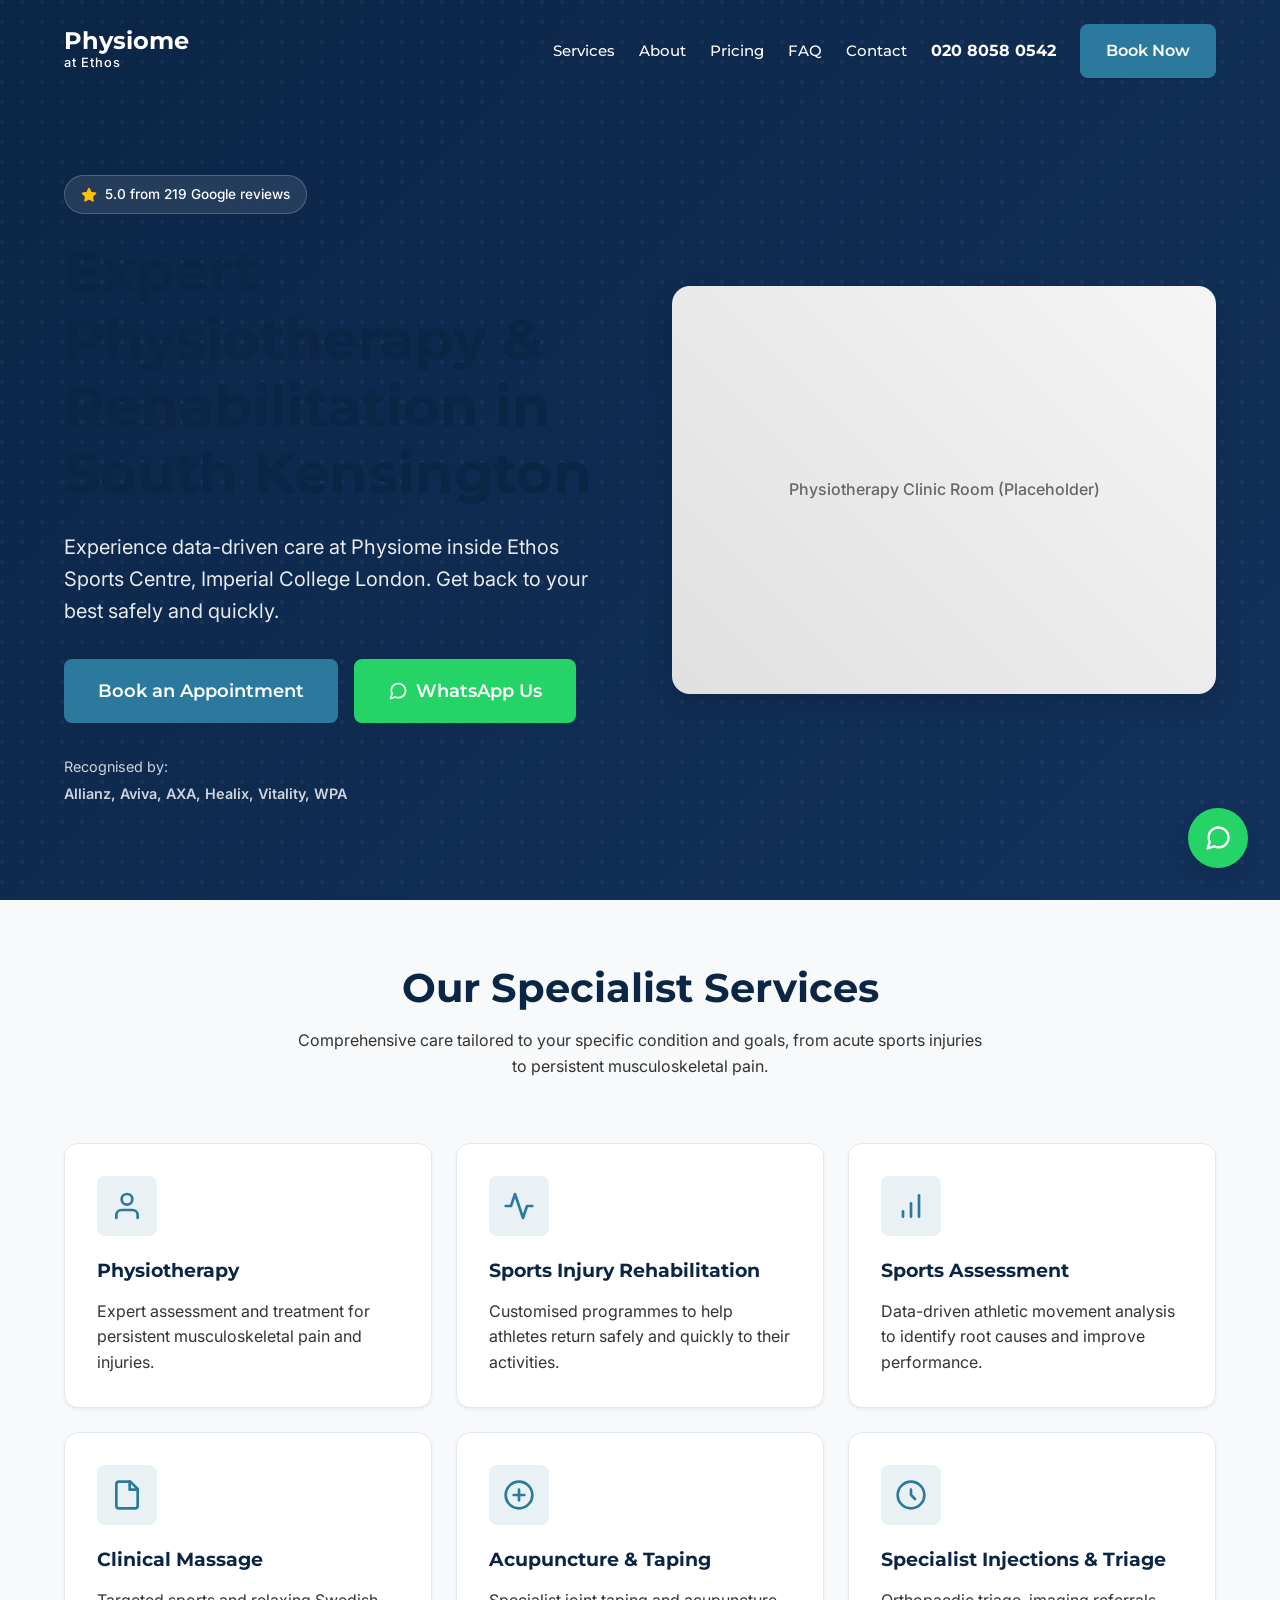
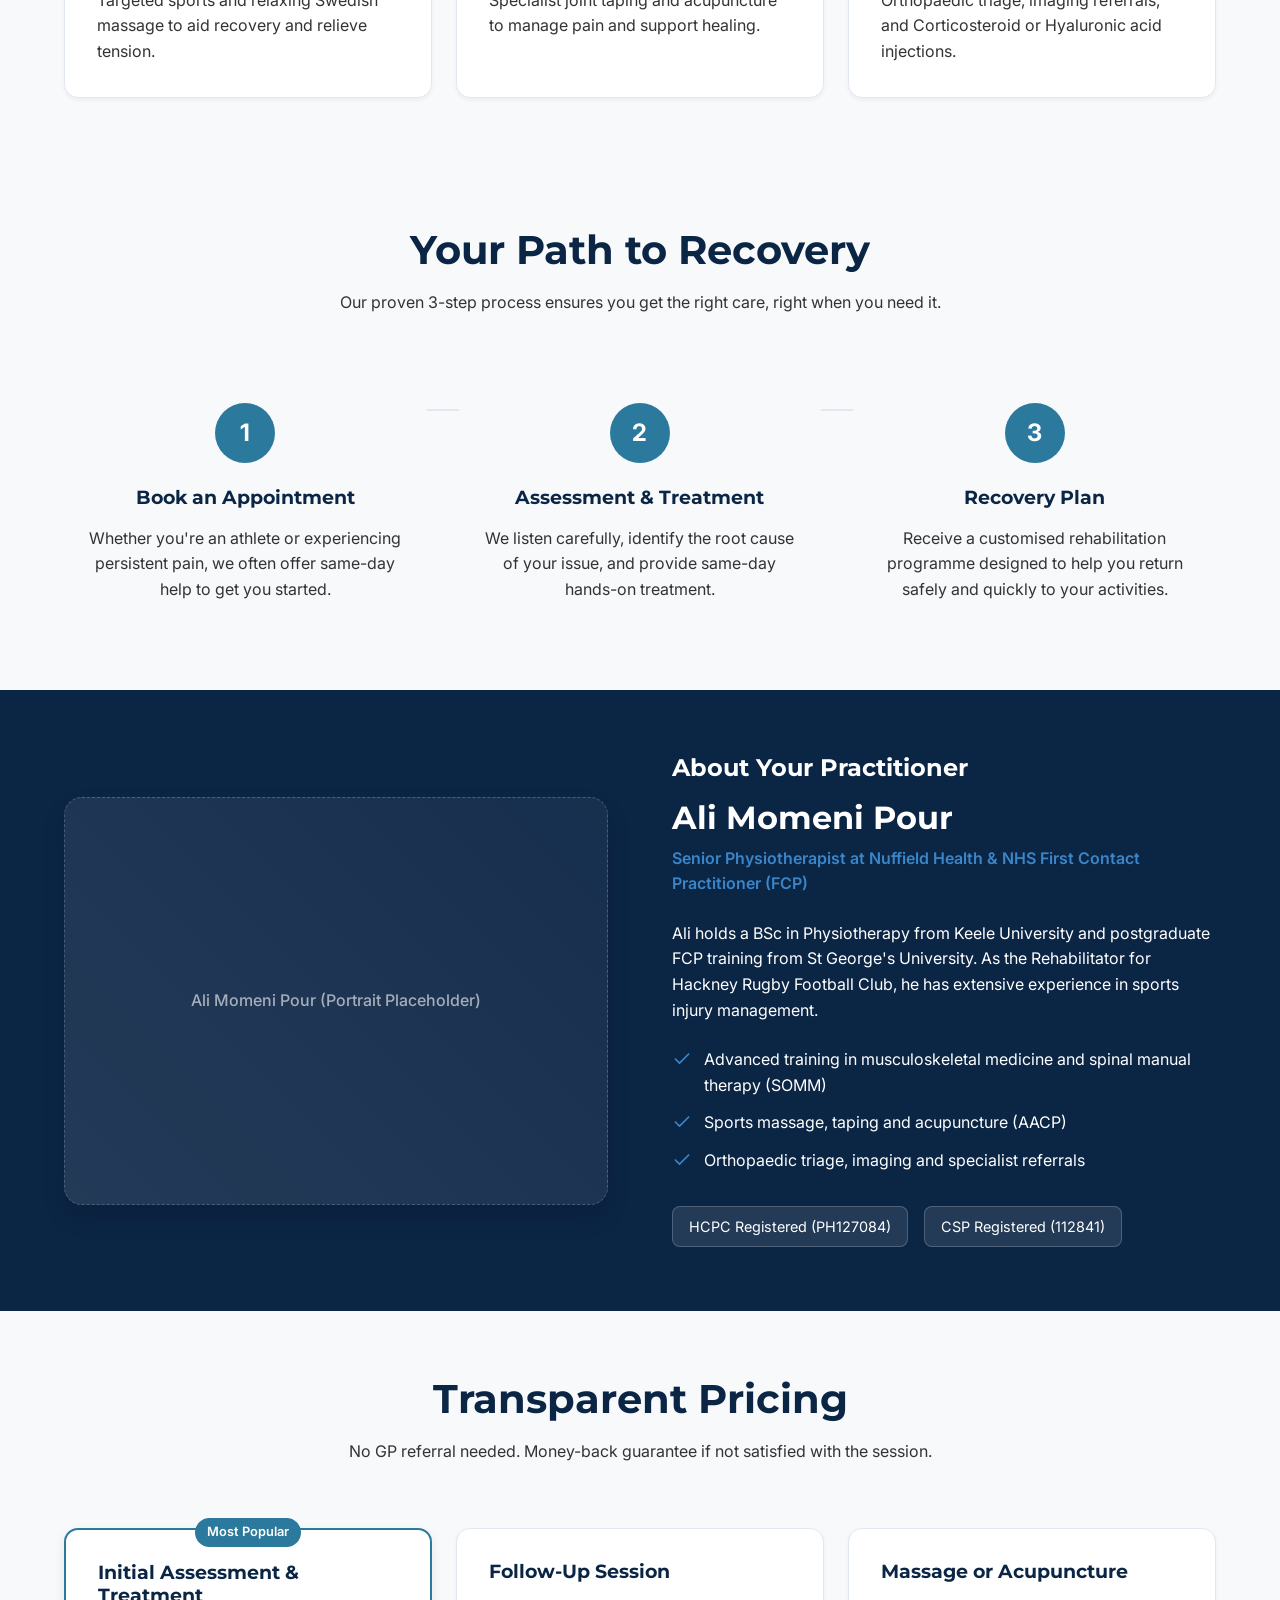
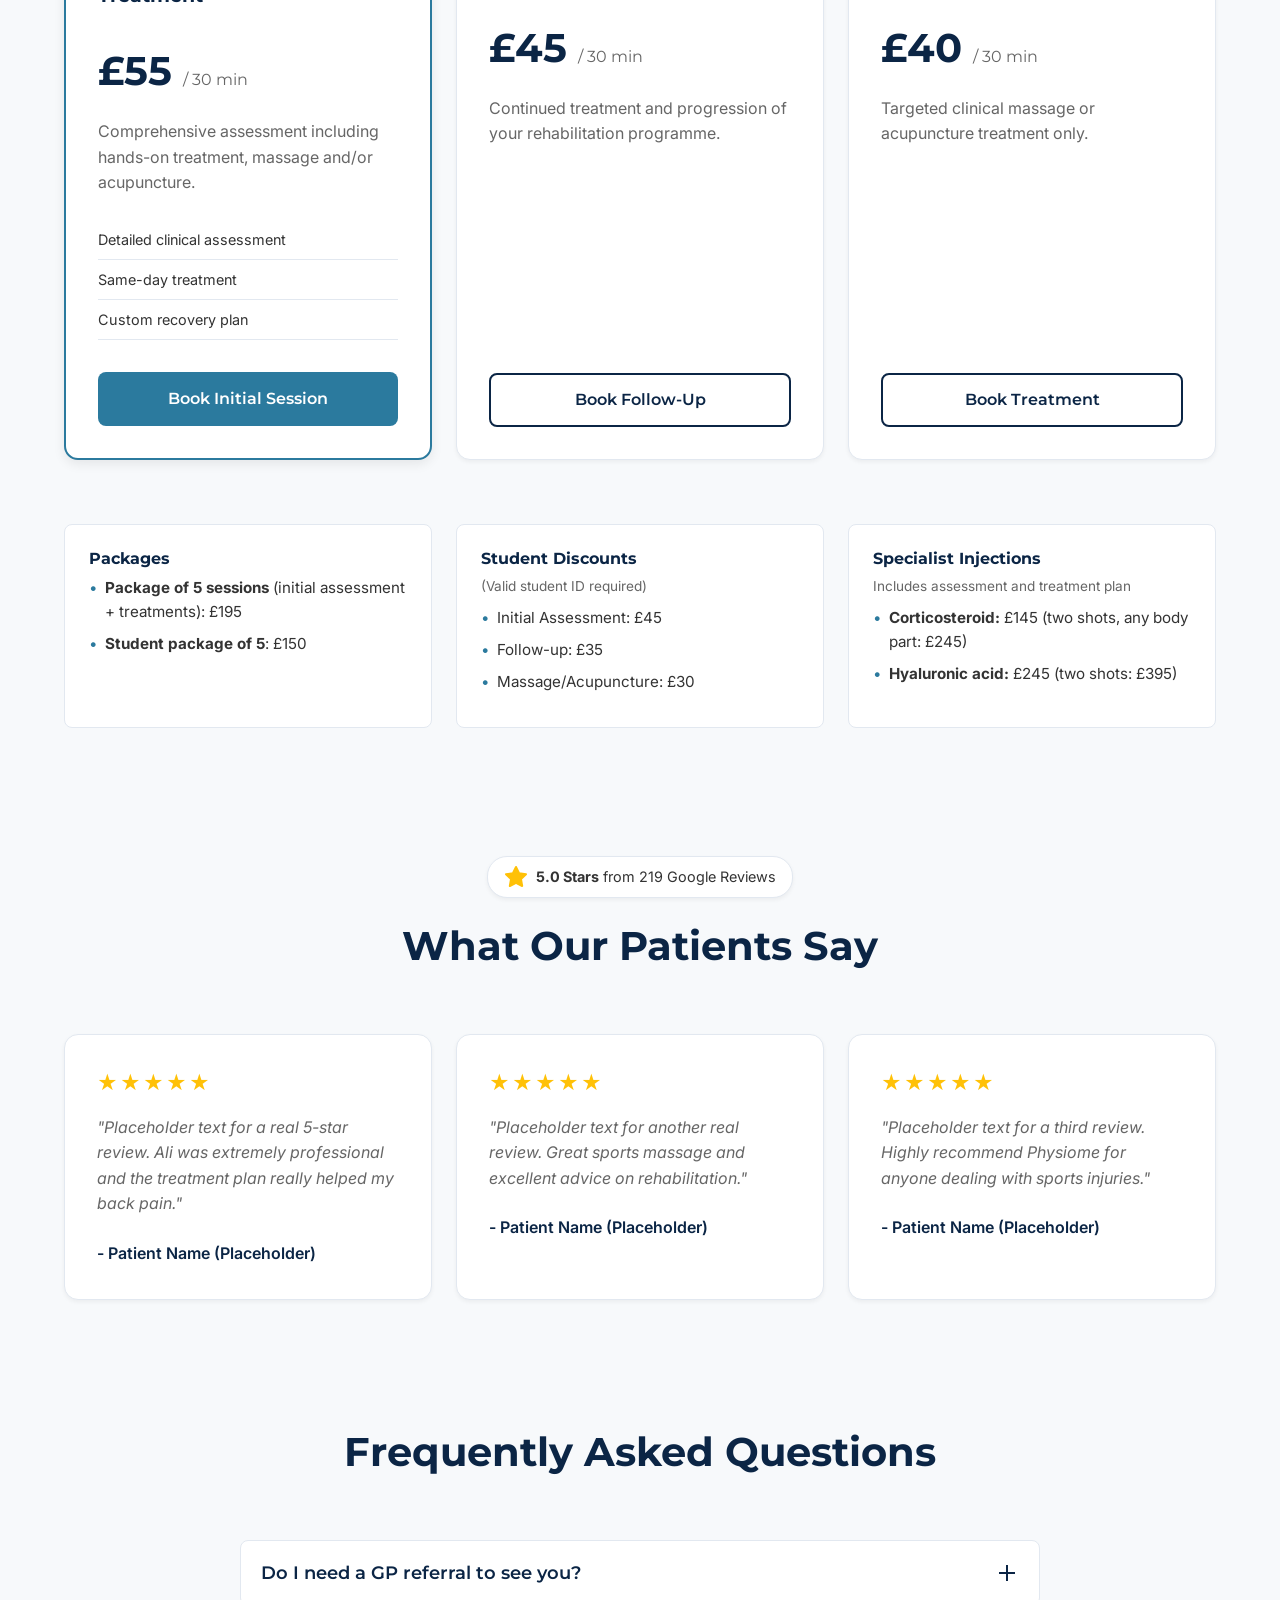
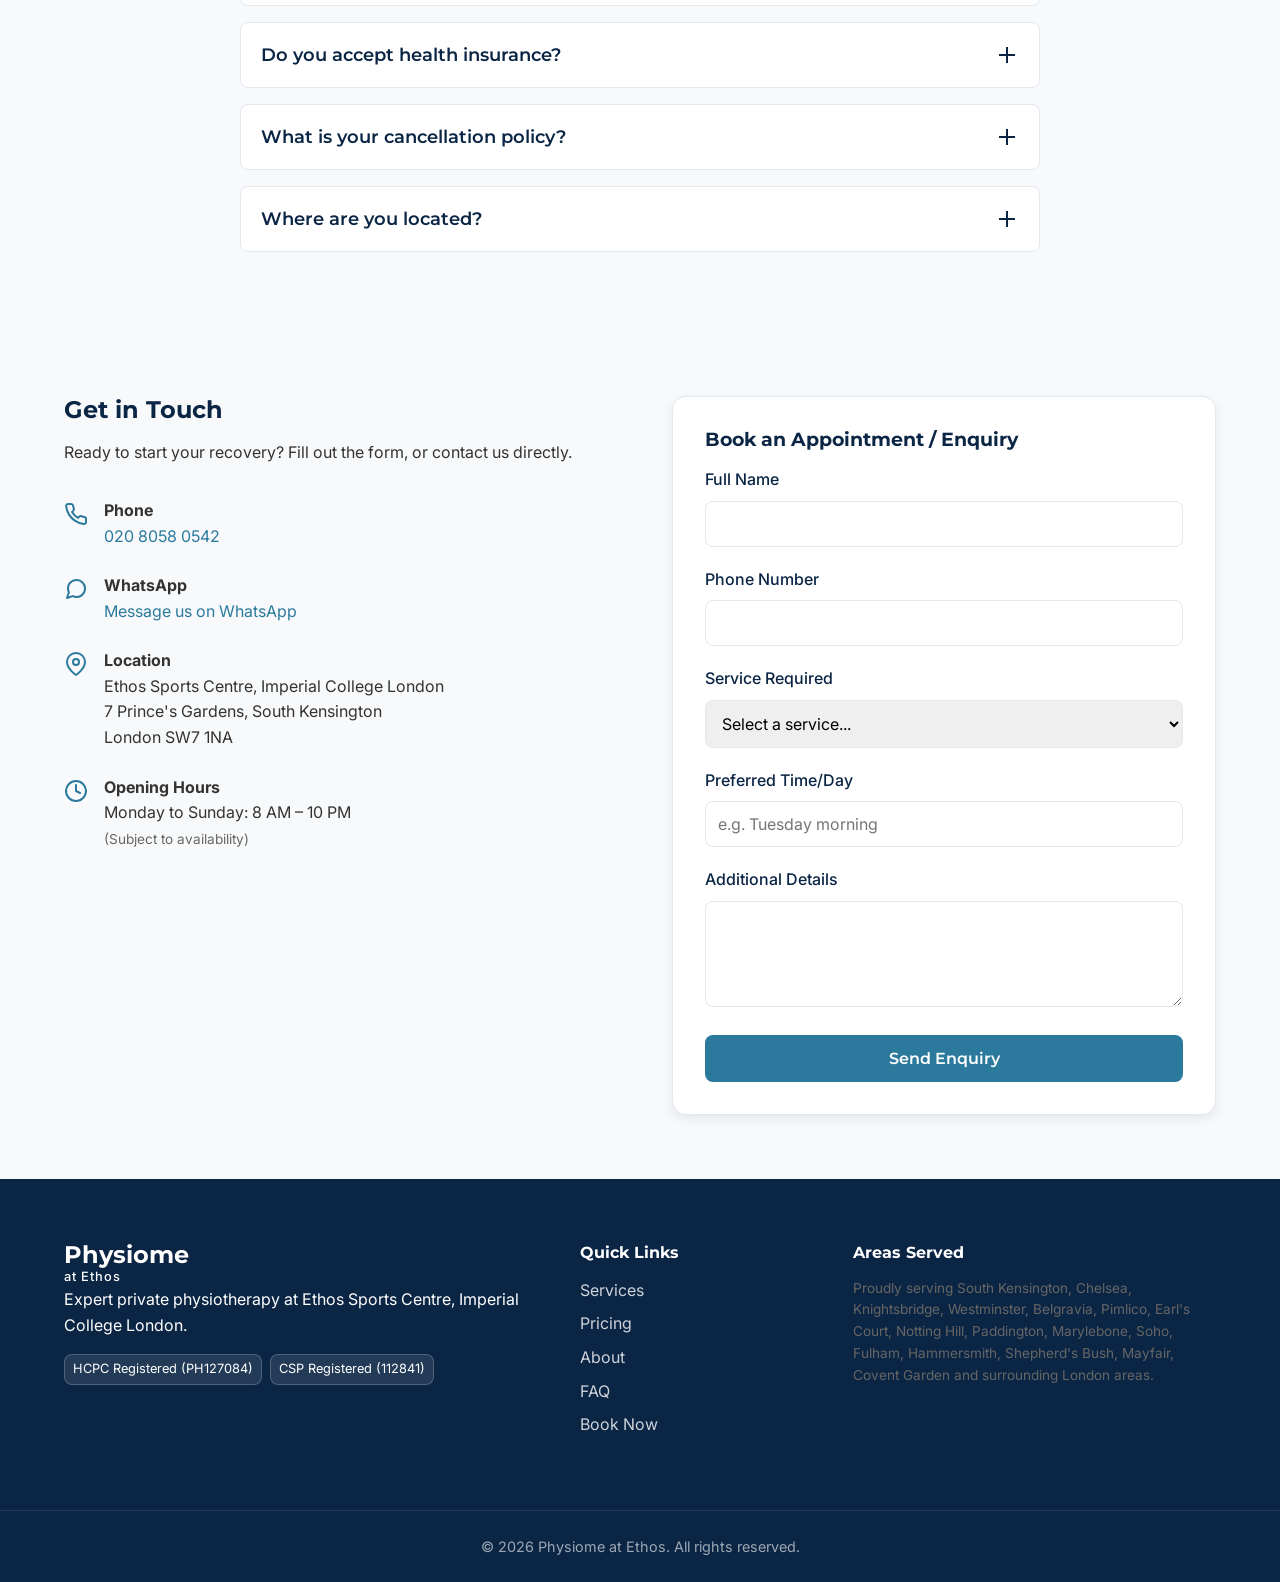
==== physiome-at-ethos/index.html @ ee9099f8 "Add complete Physiome at Ethos static demo site Co-authored-by: Pratyush061 <142402529+Pratyush061@u" ====
<!DOCTYPE html>
<html lang="en-GB">
<head>
  <meta charset="UTF-8">
  <meta name="viewport" content="width=device-width, initial-scale=1.0">
  <title>Physiome at Ethos | Private Physiotherapy in South Kensington, London</title>
  <meta name="description" content="Expert private physiotherapy at Physiome at Ethos, Imperial College London, South Kensington. Book an appointment today for sports injury rehab, musculoskeletal pain, and more.">

  <!-- Open Graph -->
  <meta property="og:title" content="Physiome at Ethos | Private Physiotherapy in South Kensington">
  <meta property="og:description" content="Expert private physiotherapy at Physiome at Ethos, Imperial College London, South Kensington.">
  <meta property="og:type" content="website">
  <meta property="og:url" content="https://example.com/">
  <meta property="og:image" content="https://example.com/og-image.jpg">

  <link rel="canonical" href="https://example.com/">

  <!-- Google Fonts -->
  <link rel="preconnect" href="https://fonts.googleapis.com">
  <link rel="preconnect" href="https://fonts.gstatic.com" crossorigin>
  <link href="https://fonts.googleapis.com/css2?family=Inter:wght@400;500&family=Montserrat:wght@600;700&display=swap" rel="stylesheet">

  <link rel="stylesheet" href="styles.css">

  <!-- JSON-LD Structured Data -->
  <script type="application/ld+json">
  {
    "@context": "https://schema.org",
    "@type": ["MedicalBusiness", "LocalBusiness"],
    "name": "Physiome at Ethos",
    "alternateName": "Physiome Kensington",
    "image": "https://example.com/logo.jpg",
    "url": "https://example.com",
    "telephone": "+442080580542",
    "address": {
      "@type": "PostalAddress",
      "streetAddress": "Ethos Sports Centre, Imperial College London, 7 Prince's Gardens",
      "addressLocality": "South Kensington",
      "addressRegion": "London",
      "postalCode": "SW7 1NA",
      "addressCountry": "UK"
    },
    "geo": {
      "@type": "GeoCoordinates",
      "latitude": 51.4988,
      "longitude": -0.1749
    },
    "openingHoursSpecification": [
      {
        "@type": "OpeningHoursSpecification",
        "dayOfWeek": [
          "Monday",
          "Tuesday",
          "Wednesday",
          "Thursday",
          "Friday",
          "Saturday",
          "Sunday"
        ],
        "opens": "08:00",
        "closes": "22:00"
      }
    ],
    "aggregateRating": {
      "@type": "AggregateRating",
      "ratingValue": "5.0",
      "reviewCount": "219"
    },
    "priceRange": "££"
  }
  </script>
</head>
<body>

  <!-- Navigation -->
  <header id="navbar" class="navbar">
    <div class="container nav-container">
      <a href="#" class="logo">
        <span class="logo-text">Physiome</span><span class="logo-sub">at Ethos</span>
      </a>

      <button class="mobile-menu-toggle" aria-label="Toggle menu" aria-expanded="false">
        <svg xmlns="http://www.w3.org/2000/svg" width="24" height="24" viewBox="0 0 24 24" fill="none" stroke="currentColor" stroke-width="2" stroke-linecap="round" stroke-linejoin="round"><line x1="3" y1="12" x2="21" y2="12"></line><line x1="3" y1="6" x2="21" y2="6"></line><line x1="3" y1="18" x2="21" y2="18"></line></svg>
      </button>

      <nav class="nav-menu" aria-label="Main Navigation">
        <a href="#services" class="nav-link">Services</a>
        <a href="#about" class="nav-link">About</a>
        <a href="#pricing" class="nav-link">Pricing</a>
        <a href="#faq" class="nav-link">FAQ</a>
        <a href="#contact" class="nav-link">Contact</a>
        <a href="tel:+442080580542" class="nav-phone">020 8058 0542</a>
        <a href="#booking" class="btn btn-primary nav-btn">Book Now</a>
      </nav>
    </div>
  </header>

  <main>
    <!-- Hero Section -->
    <section class="hero" id="home">
      <div class="container hero-container">
        <div class="hero-content reveal">
          <div class="trust-badges-top">
            <span class="badge"><svg xmlns="http://www.w3.org/2000/svg" width="16" height="16" viewBox="0 0 24 24" fill="none" stroke="currentColor" stroke-width="2" stroke-linecap="round" stroke-linejoin="round"><polygon points="12 2 15.09 8.26 22 9.27 17 14.14 18.18 21.02 12 17.77 5.82 21.02 7 14.14 2 9.27 8.91 8.26 12 2"></polygon></svg> 5.0 from 219 Google reviews</span>
          </div>
          <h1>Expert Physiotherapy & Rehabilitation in South Kensington</h1>
          <p class="hero-subline">Experience data-driven care at Physiome inside Ethos Sports Centre, Imperial College London. Get back to your best safely and quickly.</p>
          <div class="hero-actions">
            <a href="#booking" class="btn btn-primary btn-large">Book an Appointment</a>
            <a href="https://wa.me/442080580542?text=Hi,%20I'd%20like%20to%20book%20a%20physiotherapy%20appointment%20at%20Physiome." target="_blank" rel="noopener noreferrer" class="btn btn-secondary btn-large btn-whatsapp">
              <svg xmlns="http://www.w3.org/2000/svg" width="20" height="20" viewBox="0 0 24 24" fill="none" stroke="currentColor" stroke-width="2" stroke-linecap="round" stroke-linejoin="round"><path d="M21 11.5a8.38 8.38 0 0 1-.9 3.8 8.5 8.5 0 0 1-7.6 4.7 8.38 8.38 0 0 1-3.8-.9L3 21l1.9-5.7a8.38 8.38 0 0 1-.9-3.8 8.5 8.5 0 0 1 4.7-7.6 8.38 8.38 0 0 1 3.8-.9h.5a8.48 8.48 0 0 1 8 8v.5z"></path></svg>
              WhatsApp Us
            </a>
          </div>
          <div class="trust-logos">
            <span>Recognised by:</span>
            <div class="insurer-list">Allianz, Aviva, AXA, Healix, Vitality, WPA</div>
          </div>
        </div>
        <div class="hero-image reveal">
          <!-- TODO: Replace placeholder image with actual clinic/treatment image -->
          <div class="image-placeholder">
             <span>Physiotherapy Clinic Room (Placeholder)</span>
          </div>
        </div>
      </div>
    </section>

    <!-- Services Section -->
    <section class="services section-padding bg-light" id="services">
      <div class="container">
        <div class="section-header reveal">
          <h2>Our Specialist Services</h2>
          <p>Comprehensive care tailored to your specific condition and goals, from acute sports injuries to persistent musculoskeletal pain.</p>
        </div>
        <div class="services-grid">

          <div class="service-card reveal">
            <div class="service-icon">
              <svg xmlns="http://www.w3.org/2000/svg" width="32" height="32" viewBox="0 0 24 24" fill="none" stroke="currentColor" stroke-width="2" stroke-linecap="round" stroke-linejoin="round"><path d="M20 21v-2a4 4 0 0 0-4-4H8a4 4 0 0 0-4 4v2"></path><circle cx="12" cy="7" r="4"></circle></svg>
            </div>
            <h3>Physiotherapy</h3>
            <p>Expert assessment and treatment for persistent musculoskeletal pain and injuries.</p>
          </div>

          <div class="service-card reveal">
            <div class="service-icon">
              <svg xmlns="http://www.w3.org/2000/svg" width="32" height="32" viewBox="0 0 24 24" fill="none" stroke="currentColor" stroke-width="2" stroke-linecap="round" stroke-linejoin="round"><polyline points="22 12 18 12 15 21 9 3 6 12 2 12"></polyline></svg>
            </div>
            <h3>Sports Injury Rehabilitation</h3>
            <p>Customised programmes to help athletes return safely and quickly to their activities.</p>
          </div>

          <div class="service-card reveal">
            <div class="service-icon">
              <svg xmlns="http://www.w3.org/2000/svg" width="32" height="32" viewBox="0 0 24 24" fill="none" stroke="currentColor" stroke-width="2" stroke-linecap="round" stroke-linejoin="round"><path d="M12 20V10"></path><path d="M18 20V4"></path><path d="M6 20v-4"></path></svg>
            </div>
            <h3>Sports Assessment</h3>
            <p>Data-driven athletic movement analysis to identify root causes and improve performance.</p>
          </div>

          <div class="service-card reveal">
            <div class="service-icon">
              <svg xmlns="http://www.w3.org/2000/svg" width="32" height="32" viewBox="0 0 24 24" fill="none" stroke="currentColor" stroke-width="2" stroke-linecap="round" stroke-linejoin="round"><path d="M14.5 2H6a2 2 0 0 0-2 2v16a2 2 0 0 0 2 2h12a2 2 0 0 0 2-2V7.5L14.5 2z"></path><polyline points="14 2 14 8 20 8"></polyline></svg>
            </div>
            <h3>Clinical Massage</h3>
            <p>Targeted sports and relaxing Swedish massage to aid recovery and relieve tension.</p>
          </div>

          <div class="service-card reveal">
            <div class="service-icon">
              <svg xmlns="http://www.w3.org/2000/svg" width="32" height="32" viewBox="0 0 24 24" fill="none" stroke="currentColor" stroke-width="2" stroke-linecap="round" stroke-linejoin="round"><circle cx="12" cy="12" r="10"></circle><line x1="12" y1="8" x2="12" y2="16"></line><line x1="8" y1="12" x2="16" y2="12"></line></svg>
            </div>
            <h3>Acupuncture & Taping</h3>
            <p>Specialist joint taping and acupuncture to manage pain and support healing.</p>
          </div>

          <div class="service-card reveal">
            <div class="service-icon">
              <svg xmlns="http://www.w3.org/2000/svg" width="32" height="32" viewBox="0 0 24 24" fill="none" stroke="currentColor" stroke-width="2" stroke-linecap="round" stroke-linejoin="round"><circle cx="12" cy="12" r="10"></circle><path d="M12 8v4l3 3"></path></svg>
            </div>
            <h3>Specialist Injections & Triage</h3>
            <p>Orthopaedic triage, imaging referrals, and Corticosteroid or Hyaluronic acid injections.</p>
          </div>

        </div>
      </div>
    </section>

    <!-- 3-Step Journey -->
    <section class="journey section-padding" id="journey">
      <div class="container">
        <div class="section-header reveal">
          <h2>Your Path to Recovery</h2>
          <p>Our proven 3-step process ensures you get the right care, right when you need it.</p>
        </div>
        <div class="journey-steps">

          <div class="journey-step reveal">
            <div class="step-number">1</div>
            <h3>Book an Appointment</h3>
            <p>Whether you're an athlete or experiencing persistent pain, we often offer same-day help to get you started.</p>
          </div>

          <div class="journey-step reveal">
            <div class="step-number">2</div>
            <h3>Assessment & Treatment</h3>
            <p>We listen carefully, identify the root cause of your issue, and provide same-day hands-on treatment.</p>
          </div>

          <div class="journey-step reveal">
            <div class="step-number">3</div>
            <h3>Recovery Plan</h3>
            <p>Receive a customised rehabilitation programme designed to help you return safely and quickly to your activities.</p>
          </div>

        </div>
      </div>
    </section>

    <!-- About / Credentials -->
    <section class="about section-padding bg-dark text-white" id="about">
      <div class="container about-container">
        <div class="about-image reveal">
           <!-- TODO: Replace with Ali's portrait -->
           <div class="image-placeholder dark-placeholder">
             <span>Ali Momeni Pour (Portrait Placeholder)</span>
           </div>
        </div>
        <div class="about-content reveal">
          <h2>About Your Practitioner</h2>
          <h3>Ali Momeni Pour</h3>
          <p class="title">Senior Physiotherapist at Nuffield Health & NHS First Contact Practitioner (FCP)</p>
          <p>Ali holds a BSc in Physiotherapy from Keele University and postgraduate FCP training from St George's University. As the Rehabilitator for Hackney Rugby Football Club, he has extensive experience in sports injury management.</p>
          <ul class="credentials-list">
            <li><svg xmlns="http://www.w3.org/2000/svg" width="20" height="20" viewBox="0 0 24 24" fill="none" stroke="currentColor" stroke-width="2" stroke-linecap="round" stroke-linejoin="round"><polyline points="20 6 9 17 4 12"></polyline></svg> Advanced training in musculoskeletal medicine and spinal manual therapy (SOMM)</li>
            <li><svg xmlns="http://www.w3.org/2000/svg" width="20" height="20" viewBox="0 0 24 24" fill="none" stroke="currentColor" stroke-width="2" stroke-linecap="round" stroke-linejoin="round"><polyline points="20 6 9 17 4 12"></polyline></svg> Sports massage, taping and acupuncture (AACP)</li>
            <li><svg xmlns="http://www.w3.org/2000/svg" width="20" height="20" viewBox="0 0 24 24" fill="none" stroke="currentColor" stroke-width="2" stroke-linecap="round" stroke-linejoin="round"><polyline points="20 6 9 17 4 12"></polyline></svg> Orthopaedic triage, imaging and specialist referrals</li>
          </ul>
          <div class="registrations">
            <span class="reg-badge">HCPC Registered (PH127084)</span>
            <span class="reg-badge">CSP Registered (112841)</span>
          </div>
        </div>
      </div>
    </section>

    <!-- Pricing Section -->
    <section class="pricing section-padding bg-light" id="pricing">
      <div class="container">
        <div class="section-header reveal">
          <h2>Transparent Pricing</h2>
          <p>No GP referral needed. Money-back guarantee if not satisfied with the session.</p>
        </div>

        <div class="pricing-cards">
          <div class="price-card highlight reveal">
            <div class="popular-tag">Most Popular</div>
            <h3>Initial Assessment & Treatment</h3>
            <div class="price">£55 <span>/ 30 min</span></div>
            <p class="desc">Comprehensive assessment including hands-on treatment, massage and/or acupuncture.</p>
            <ul class="price-features">
              <li>Detailed clinical assessment</li>
              <li>Same-day treatment</li>
              <li>Custom recovery plan</li>
            </ul>
            <a href="#booking" class="btn btn-primary btn-block">Book Initial Session</a>
          </div>

          <div class="price-card reveal">
            <h3>Follow-Up Session</h3>
            <div class="price">£45 <span>/ 30 min</span></div>
            <p class="desc">Continued treatment and progression of your rehabilitation programme.</p>
            <a href="#booking" class="btn btn-outline btn-block">Book Follow-Up</a>
          </div>

          <div class="price-card reveal">
            <h3>Massage or Acupuncture</h3>
            <div class="price">£40 <span>/ 30 min</span></div>
            <p class="desc">Targeted clinical massage or acupuncture treatment only.</p>
            <a href="#booking" class="btn btn-outline btn-block">Book Treatment</a>
          </div>
        </div>

        <div class="pricing-extras reveal">
          <div class="extra-box">
            <h4>Packages</h4>
            <ul>
              <li><strong>Package of 5 sessions</strong> (initial assessment + treatments): £195</li>
              <li><strong>Student package of 5</strong>: £150</li>
            </ul>
          </div>
          <div class="extra-box">
            <h4>Student Discounts</h4>
            <p class="small-text">(Valid student ID required)</p>
            <ul>
              <li>Initial Assessment: £45</li>
              <li>Follow-up: £35</li>
              <li>Massage/Acupuncture: £30</li>
            </ul>
          </div>
          <div class="extra-box">
            <h4>Specialist Injections</h4>
            <p class="small-text">Includes assessment and treatment plan</p>
            <ul>
              <li><strong>Corticosteroid:</strong> £145 (two shots, any body part: £245)</li>
              <li><strong>Hyaluronic acid:</strong> £245 (two shots: £395)</li>
            </ul>
          </div>
        </div>

      </div>
    </section>

    <!-- Testimonials -->
    <section class="testimonials section-padding" id="testimonials">
      <div class="container">
        <div class="section-header reveal">
          <div class="review-badge">
            <svg class="star-icon" xmlns="http://www.w3.org/2000/svg" width="24" height="24" viewBox="0 0 24 24" fill="#FFC107" stroke="#FFC107" stroke-width="2" stroke-linecap="round" stroke-linejoin="round"><polygon points="12 2 15.09 8.26 22 9.27 17 14.14 18.18 21.02 12 17.77 5.82 21.02 7 14.14 2 9.27 8.91 8.26 12 2"></polygon></svg>
            <span><strong>5.0 Stars</strong> from 219 Google Reviews</span>
          </div>
          <h2>What Our Patients Say</h2>
        </div>

        <div class="testimonial-grid">
          <!-- TODO: Replace placeholder text with real Google reviews -->
          <div class="testimonial-card reveal">
            <div class="stars">★★★★★</div>
            <p class="quote">"Placeholder text for a real 5-star review. Ali was extremely professional and the treatment plan really helped my back pain."</p>
            <p class="author">- Patient Name (Placeholder)</p>
          </div>

          <div class="testimonial-card reveal">
            <div class="stars">★★★★★</div>
            <p class="quote">"Placeholder text for another real review. Great sports massage and excellent advice on rehabilitation."</p>
            <p class="author">- Patient Name (Placeholder)</p>
          </div>

          <div class="testimonial-card reveal">
            <div class="stars">★★★★★</div>
            <p class="quote">"Placeholder text for a third review. Highly recommend Physiome for anyone dealing with sports injuries."</p>
            <p class="author">- Patient Name (Placeholder)</p>
          </div>
        </div>
      </div>
    </section>

    <!-- FAQ Section -->
    <section class="faq section-padding bg-light" id="faq">
      <div class="container">
        <div class="section-header reveal">
          <h2>Frequently Asked Questions</h2>
        </div>

        <div class="accordion" id="faq-accordion">
          <div class="accordion-item reveal">
            <button class="accordion-button" aria-expanded="false" aria-controls="faq1">
              Do I need a GP referral to see you?
              <span class="accordion-icon"></span>
            </button>
            <div class="accordion-content" id="faq1" hidden>
              <p>No, you do not need a GP referral to book an appointment with us. You can book directly.</p>
            </div>
          </div>

          <div class="accordion-item reveal">
            <button class="accordion-button" aria-expanded="false" aria-controls="faq2">
              Do you accept health insurance?
              <span class="accordion-icon"></span>
            </button>
            <div class="accordion-content" id="faq2" hidden>
              <p>Yes, we are recognised by major health insurers including Allianz, Aviva, AXA, Healix, Vitality, and WPA.</p>
            </div>
          </div>

          <div class="accordion-item reveal">
            <button class="accordion-button" aria-expanded="false" aria-controls="faq3">
              What is your cancellation policy?
              <span class="accordion-icon"></span>
            </button>
            <div class="accordion-content" id="faq3" hidden>
              <p>Cancellations are accepted up to 24 hours before your booked slot.</p>
            </div>
          </div>

          <div class="accordion-item reveal">
            <button class="accordion-button" aria-expanded="false" aria-controls="faq4">
              Where are you located?
              <span class="accordion-icon"></span>
            </button>
            <div class="accordion-content" id="faq4" hidden>
              <p>We are located inside Ethos Sports Centre at Imperial College London, 7 Prince's Gardens, South Kensington, London SW7 1NA.</p>
            </div>
          </div>
        </div>
      </div>
    </section>

    <!-- Booking & Contact Section -->
    <section class="booking-contact section-padding" id="booking">
      <div class="container">
        <div class="booking-grid">

          <div class="contact-info reveal">
            <h2>Get in Touch</h2>
            <p>Ready to start your recovery? Fill out the form, or contact us directly.</p>

            <div class="info-list">
              <div class="info-item">
                <svg xmlns="http://www.w3.org/2000/svg" width="24" height="24" viewBox="0 0 24 24" fill="none" stroke="currentColor" stroke-width="2" stroke-linecap="round" stroke-linejoin="round"><path d="M22 16.92v3a2 2 0 0 1-2.18 2 19.79 19.79 0 0 1-8.63-3.07 19.5 19.5 0 0 1-6-6 19.79 19.79 0 0 1-3.07-8.67A2 2 0 0 1 4.11 2h3a2 2 0 0 1 2 1.72 12.84 12.84 0 0 0 .7 2.81 2 2 0 0 1-.45 2.11L8.09 9.91a16 16 0 0 0 6 6l1.27-1.27a2 2 0 0 1 2.11-.45 12.84 12.84 0 0 0 2.81.7A2 2 0 0 1 22 16.92z"></path></svg>
                <div>
                  <strong>Phone</strong><br>
                  <a href="tel:+442080580542">020 8058 0542</a>
                </div>
              </div>

              <div class="info-item">
                <svg xmlns="http://www.w3.org/2000/svg" width="24" height="24" viewBox="0 0 24 24" fill="none" stroke="currentColor" stroke-width="2" stroke-linecap="round" stroke-linejoin="round"><path d="M21 11.5a8.38 8.38 0 0 1-.9 3.8 8.5 8.5 0 0 1-7.6 4.7 8.38 8.38 0 0 1-3.8-.9L3 21l1.9-5.7a8.38 8.38 0 0 1-.9-3.8 8.5 8.5 0 0 1 4.7-7.6 8.38 8.38 0 0 1 3.8-.9h.5a8.48 8.48 0 0 1 8 8v.5z"></path></svg>
                <div>
                  <strong>WhatsApp</strong><br>
                  <a href="https://wa.me/442080580542?text=Hi,%20I'd%20like%20to%20book%20a%20physiotherapy%20appointment%20at%20Physiome." target="_blank" rel="noopener noreferrer">Message us on WhatsApp</a>
                </div>
              </div>

              <div class="info-item">
                <svg xmlns="http://www.w3.org/2000/svg" width="24" height="24" viewBox="0 0 24 24" fill="none" stroke="currentColor" stroke-width="2" stroke-linecap="round" stroke-linejoin="round"><path d="M21 10c0 7-9 13-9 13s-9-6-9-13a9 9 0 0 1 18 0z"></path><circle cx="12" cy="10" r="3"></circle></svg>
                <div>
                  <strong>Location</strong><br>
                  Ethos Sports Centre, Imperial College London<br>
                  7 Prince's Gardens, South Kensington<br>
                  London SW7 1NA
                </div>
              </div>

              <div class="info-item">
                <svg xmlns="http://www.w3.org/2000/svg" width="24" height="24" viewBox="0 0 24 24" fill="none" stroke="currentColor" stroke-width="2" stroke-linecap="round" stroke-linejoin="round"><circle cx="12" cy="12" r="10"></circle><polyline points="12 6 12 12 16 14"></polyline></svg>
                <div>
                  <strong>Opening Hours</strong><br>
                  Monday to Sunday: 8 AM – 10 PM<br>
                  <span class="small-text">(Subject to availability)</span>
                </div>
              </div>
            </div>
          </div>

          <div class="booking-form-wrapper reveal" id="contact">
            <h3>Book an Appointment / Enquiry</h3>
            <form class="booking-form" action="#" method="POST" onsubmit="event.preventDefault(); alert('This is a demo form. In a live site, this would send your enquiry.');">
              <div class="form-group">
                <label for="name">Full Name</label>
                <input type="text" id="name" name="name" required>
              </div>
              <div class="form-group">
                <label for="phone">Phone Number</label>
                <input type="tel" id="phone" name="phone" required>
              </div>
              <div class="form-group">
                <label for="service">Service Required</label>
                <select id="service" name="service" required>
                  <option value="">Select a service...</option>
                  <option value="initial">Initial Assessment & Treatment (£55)</option>
                  <option value="followup">Follow-Up Session (£45)</option>
                  <option value="massage">Massage or Acupuncture (£40)</option>
                  <option value="student">Student Booking</option>
                  <option value="injection">Specialist Injection</option>
                  <option value="other">Other Enquiry</option>
                </select>
              </div>
              <div class="form-group">
                <label for="time">Preferred Time/Day</label>
                <input type="text" id="time" name="time" placeholder="e.g. Tuesday morning">
              </div>
              <div class="form-group">
                <label for="message">Additional Details</label>
                <textarea id="message" name="message" rows="4"></textarea>
              </div>
              <button type="submit" class="btn btn-primary btn-block">Send Enquiry</button>
            </form>
          </div>

        </div>
      </div>
    </section>
  </main>

  <footer class="site-footer bg-dark text-white">
    <div class="container footer-container">
      <div class="footer-brand">
        <div class="logo">
          <span class="logo-text">Physiome</span><span class="logo-sub">at Ethos</span>
        </div>
        <p class="mt-3">Expert private physiotherapy at Ethos Sports Centre, Imperial College London.</p>
        <div class="registrations footer-regs mt-3">
          <span class="reg-badge small">HCPC Registered (PH127084)</span>
          <span class="reg-badge small">CSP Registered (112841)</span>
        </div>
      </div>

      <div class="footer-links">
        <h4>Quick Links</h4>
        <ul>
          <li><a href="#services">Services</a></li>
          <li><a href="#pricing">Pricing</a></li>
          <li><a href="#about">About</a></li>
          <li><a href="#faq">FAQ</a></li>
          <li><a href="#booking">Book Now</a></li>
        </ul>
      </div>

      <div class="footer-areas">
        <h4>Areas Served</h4>
        <p class="small-text">Proudly serving South Kensington, Chelsea, Knightsbridge, Westminster, Belgravia, Pimlico, Earl's Court, Notting Hill, Paddington, Marylebone, Soho, Fulham, Hammersmith, Shepherd's Bush, Mayfair, Covent Garden and surrounding London areas.</p>
      </div>
    </div>
    <div class="footer-bottom">
      <div class="container">
        <p>&copy; <span id="year">2023</span> Physiome at Ethos. All rights reserved.</p>
      </div>
    </div>
  </footer>

  <!-- Floating Mobile Action Bar -->
  <div class="mobile-action-bar">
    <a href="tel:+442080580542" class="action-btn call-btn">
      <svg xmlns="http://www.w3.org/2000/svg" width="20" height="20" viewBox="0 0 24 24" fill="none" stroke="currentColor" stroke-width="2" stroke-linecap="round" stroke-linejoin="round"><path d="M22 16.92v3a2 2 0 0 1-2.18 2 19.79 19.79 0 0 1-8.63-3.07 19.5 19.5 0 0 1-6-6 19.79 19.79 0 0 1-3.07-8.67A2 2 0 0 1 4.11 2h3a2 2 0 0 1 2 1.72 12.84 12.84 0 0 0 .7 2.81 2 2 0 0 1-.45 2.11L8.09 9.91a16 16 0 0 0 6 6l1.27-1.27a2 2 0 0 1 2.11-.45 12.84 12.84 0 0 0 2.81.7A2 2 0 0 1 22 16.92z"></path></svg>
      Call Us
    </a>
    <a href="https://wa.me/442080580542?text=Hi,%20I'd%20like%20to%20book%20a%20physiotherapy%20appointment%20at%20Physiome." target="_blank" rel="noopener noreferrer" class="action-btn wa-btn">
      <svg xmlns="http://www.w3.org/2000/svg" width="20" height="20" viewBox="0 0 24 24" fill="none" stroke="currentColor" stroke-width="2" stroke-linecap="round" stroke-linejoin="round"><path d="M21 11.5a8.38 8.38 0 0 1-.9 3.8 8.5 8.5 0 0 1-7.6 4.7 8.38 8.38 0 0 1-3.8-.9L3 21l1.9-5.7a8.38 8.38 0 0 1-.9-3.8 8.5 8.5 0 0 1 4.7-7.6 8.38 8.38 0 0 1 3.8-.9h.5a8.48 8.48 0 0 1 8 8v.5z"></path></svg>
      WhatsApp
    </a>
  </div>

  <!-- Floating WhatsApp CTA (Desktop) -->
  <a href="https://wa.me/442080580542?text=Hi,%20I'd%20like%20to%20book%20a%20physiotherapy%20appointment%20at%20Physiome." target="_blank" rel="noopener noreferrer" class="floating-wa" aria-label="Chat on WhatsApp">
    <svg xmlns="http://www.w3.org/2000/svg" width="28" height="28" viewBox="0 0 24 24" fill="none" stroke="currentColor" stroke-width="2" stroke-linecap="round" stroke-linejoin="round"><path d="M21 11.5a8.38 8.38 0 0 1-.9 3.8 8.5 8.5 0 0 1-7.6 4.7 8.38 8.38 0 0 1-3.8-.9L3 21l1.9-5.7a8.38 8.38 0 0 1-.9-3.8 8.5 8.5 0 0 1 4.7-7.6 8.38 8.38 0 0 1 3.8-.9h.5a8.48 8.48 0 0 1 8 8v.5z"></path></svg>
  </a>

  <script src="script.js"></script>
</body>
</html>
---- physiome-at-ethos/styles.css ----
/* --- Design Variables --- */
:root {
  /* Colors */
  --primary: #0B2545;       /* Deep navy */
  --primary-light: #13315C; /* Lighter navy */
  --accent: #2B7A9E;        /* Medical teal/blue */
  --accent-light: #3A86C8;
  --bg-color: #F7F9FB;      /* Warm off-white */
  --bg-white: #FFFFFF;
  --text-main: #333333;
  --text-muted: #666666;
  --border-color: #E2E8F0;

  --whatsapp: #25D366;
  --whatsapp-hover: #128C7E;
  --star: #FFC107;

  /* Typography */
  --font-heading: 'Montserrat', sans-serif;
  --font-body: 'Inter', sans-serif;

  /* Spacing */
  --space-xs: 0.5rem;
  --space-sm: 1rem;
  --space-md: 1.5rem;
  --space-lg: 2rem;
  --space-xl: 4rem;

  /* Border Radius */
  --radius-sm: 8px;
  --radius-md: 14px;
  --radius-lg: 18px;

  /* Shadows */
  --shadow-sm: 0 2px 4px rgba(0,0,0,0.05);
  --shadow-md: 0 4px 12px rgba(0,0,0,0.08);
  --shadow-lg: 0 12px 24px rgba(0,0,0,0.12);
  --shadow-hover: 0 16px 32px rgba(0,0,0,0.15);

  /* Transitions */
  --transition: all 0.3s ease;
}

/* --- Base Reset --- */
*, *::before, *::after {
  box-sizing: border-box;
  margin: 0;
  padding: 0;
}

html {
  scroll-behavior: smooth;
  scroll-padding-top: 80px; /* Offset for sticky header */
}

body {
  font-family: var(--font-body);
  color: var(--text-main);
  background-color: var(--bg-color);
  line-height: 1.6;
  font-size: 16px;
  overflow-x: hidden;
}

h1, h2, h3, h4, h5, h6 {
  font-family: var(--font-heading);
  color: var(--primary);
  line-height: 1.2;
  margin-bottom: var(--space-sm);
}

a {
  color: var(--accent);
  text-decoration: none;
  transition: var(--transition);
}

a:hover, a:focus {
  color: var(--primary);
}

img {
  max-width: 100%;
  height: auto;
  display: block;
}

ul {
  list-style-position: inside;
}

.container {
  width: 100%;
  max-width: 1200px;
  margin: 0 auto;
  padding: 0 var(--space-md);
}

.section-padding {
  padding: var(--space-xl) 0;
}

.bg-light { background-color: var(--bg-color); }
.bg-dark { background-color: var(--primary); color: var(--bg-white); }
.bg-white { background-color: var(--bg-white); }

.text-white h1, .text-white h2, .text-white h3, .text-white h4 {
  color: var(--bg-white);
}

/* --- Buttons --- */
.btn {
  display: inline-flex;
  align-items: center;
  justify-content: center;
  gap: 0.5rem;
  padding: 0.75rem 1.5rem;
  border-radius: var(--radius-sm);
  font-family: var(--font-heading);
  font-weight: 600;
  text-align: center;
  cursor: pointer;
  border: 2px solid transparent;
  transition: var(--transition);
  font-size: 1rem;
}

.btn-primary {
  background-color: var(--accent);
  color: var(--bg-white);
}

.btn-primary:hover, .btn-primary:focus {
  background-color: var(--accent-light);
  color: var(--bg-white);
  transform: translateY(-2px);
  box-shadow: var(--shadow-md);
}

.btn-secondary {
  background-color: var(--bg-white);
  color: var(--primary);
  border-color: var(--primary);
}

.btn-secondary:hover, .btn-secondary:focus {
  background-color: var(--primary-light);
  color: var(--bg-white);
  border-color: var(--primary-light);
}

.btn-outline {
  background-color: transparent;
  color: var(--primary);
  border-color: var(--primary);
}

.btn-outline:hover, .btn-outline:focus {
  background-color: var(--primary);
  color: var(--bg-white);
}

.btn-whatsapp {
  background-color: var(--whatsapp);
  color: white;
  border-color: var(--whatsapp);
}
.btn-whatsapp:hover, .btn-whatsapp:focus {
  background-color: var(--whatsapp-hover);
  border-color: var(--whatsapp-hover);
  color: white;
}

.btn-large {
  padding: 1rem 2rem;
  font-size: 1.1rem;
}

.btn-block {
  width: 100%;
}

/* --- Focus States for Accessibility --- */
:focus-visible {
  outline: 3px solid var(--accent);
  outline-offset: 2px;
}

/* --- Navigation --- */
.navbar {
  position: fixed;
  top: 0;
  left: 0;
  width: 100%;
  z-index: 1000;
  background-color: transparent;
  transition: background-color 0.3s ease, box-shadow 0.3s ease, padding 0.3s ease;
  padding: 1.5rem 0;
}

.navbar.scrolled {
  background-color: rgba(255, 255, 255, 0.98);
  box-shadow: var(--shadow-sm);
  padding: 1rem 0;
  backdrop-filter: blur(10px);
}

.nav-container {
  display: flex;
  justify-content: space-between;
  align-items: center;
}

.logo {
  display: flex;
  flex-direction: column;
  color: var(--primary);
  text-decoration: none;
}
.navbar:not(.scrolled) .logo {
  color: var(--bg-white);
}

.logo-text {
  font-family: var(--font-heading);
  font-size: 1.5rem;
  font-weight: 700;
  line-height: 1;
}

.logo-sub {
  font-size: 0.8rem;
  font-weight: 500;
  letter-spacing: 1px;
}

.nav-menu {
  display: flex;
  align-items: center;
  gap: 1.5rem;
}

.nav-link {
  color: var(--primary);
  font-weight: 500;
  font-family: var(--font-heading);
  font-size: 0.95rem;
}
.navbar:not(.scrolled) .nav-link {
  color: var(--bg-white);
}

.nav-link:hover {
  color: var(--accent);
}

.nav-phone {
  font-weight: 700;
  color: var(--primary);
  font-family: var(--font-heading);
}
.navbar:not(.scrolled) .nav-phone {
  color: var(--bg-white);
}

.mobile-menu-toggle {
  display: none;
  background: none;
  border: none;
  color: var(--primary);
  cursor: pointer;
  padding: 0.5rem;
}
.navbar:not(.scrolled) .mobile-menu-toggle {
  color: var(--bg-white);
}

/* --- Hero Section --- */
.hero {
  position: relative;
  min-height: 100vh;
  display: flex;
  align-items: center;
  padding-top: 80px; /* Account for navbar */
  background: linear-gradient(135deg, var(--primary) 0%, var(--primary-light) 100%);
  color: var(--bg-white);
  overflow: hidden;
}

.hero::before {
  content: '';
  position: absolute;
  top: 0; right: 0; bottom: 0; left: 0;
  background: url('data:image/svg+xml;utf8,<svg width="100%" height="100%" xmlns="http://www.w3.org/2000/svg"><defs><pattern id="dots" x="0" y="0" width="20" height="20" patternUnits="userSpaceOnUse"><circle fill="rgba(255,255,255,0.05)" cx="2" cy="2" r="2"></circle></pattern></defs><rect x="0" y="0" width="100%" height="100%" fill="url(%23dots)"></rect></svg>');
  pointer-events: none;
}

.hero-container {
  display: grid;
  grid-template-columns: 1fr 1fr;
  gap: var(--space-xl);
  align-items: center;
  position: relative;
  z-index: 1;
}

.hero-content {
  max-width: 600px;
}

.trust-badges-top {
  margin-bottom: var(--space-md);
}

.badge {
  display: inline-flex;
  align-items: center;
  gap: 0.5rem;
  background: rgba(255,255,255,0.1);
  padding: 0.5rem 1rem;
  border-radius: 20px;
  font-size: 0.85rem;
  font-weight: 500;
  backdrop-filter: blur(4px);
  border: 1px solid rgba(255,255,255,0.2);
}

.badge svg {
  color: var(--star);
  fill: var(--star);
}

.hero h1 {
  font-size: 3.5rem;
  margin-bottom: var(--space-md);
}

.hero-subline {
  font-size: 1.25rem;
  opacity: 0.9;
  margin-bottom: var(--space-lg);
}

.hero-actions {
  display: flex;
  gap: 1rem;
  margin-bottom: var(--space-lg);
  flex-wrap: wrap;
}

.trust-logos {
  font-size: 0.9rem;
  opacity: 0.8;
}

.insurer-list {
  font-weight: 600;
  margin-top: 0.25rem;
}

/* Image Placeholder styling */
.image-placeholder {
  width: 100%;
  aspect-ratio: 4/3;
  background: linear-gradient(45deg, #e0e0e0, #f5f5f5);
  border-radius: var(--radius-lg);
  display: flex;
  align-items: center;
  justify-content: center;
  color: var(--text-muted);
  font-weight: 500;
  box-shadow: var(--shadow-lg);
}
.dark-placeholder {
  background: linear-gradient(45deg, rgba(255,255,255,0.1), rgba(255,255,255,0.05));
  color: rgba(255,255,255,0.6);
  border: 1px dashed rgba(255,255,255,0.2);
}

/* --- Section Headers --- */
.section-header {
  text-align: center;
  max-width: 700px;
  margin: 0 auto var(--space-xl);
}

.section-header h2 {
  font-size: 2.5rem;
}

/* --- Services Section --- */
.services-grid {
  display: grid;
  grid-template-columns: repeat(auto-fit, minmax(300px, 1fr));
  gap: var(--space-md);
}

.service-card {
  background: var(--bg-white);
  padding: var(--space-lg);
  border-radius: var(--radius-md);
  box-shadow: var(--shadow-sm);
  transition: var(--transition);
  border: 1px solid var(--border-color);
  height: 100%;
}

.service-card:hover {
  transform: translateY(-5px);
  box-shadow: var(--shadow-hover);
  border-color: var(--accent-light);
}

.service-icon {
  width: 60px;
  height: 60px;
  background: rgba(43, 122, 158, 0.1);
  color: var(--accent);
  border-radius: var(--radius-sm);
  display: flex;
  align-items: center;
  justify-content: center;
  margin-bottom: var(--space-md);
}

/* --- Journey Section --- */
.journey-steps {
  display: grid;
  grid-template-columns: repeat(auto-fit, minmax(250px, 1fr));
  gap: var(--space-lg);
  position: relative;
}

/* Line connecting steps on desktop */
@media (min-width: 768px) {
  .journey-steps::before {
    content: '';
    position: absolute;
    top: 30px;
    left: 50px;
    right: 50px;
    height: 2px;
    background: var(--border-color);
    z-index: 0;
  }
}

.journey-step {
  text-align: center;
  position: relative;
  z-index: 1;
  background: var(--bg-color);
  padding: var(--space-md);
}

.step-number {
  width: 60px;
  height: 60px;
  background: var(--accent);
  color: var(--bg-white);
  border-radius: 50%;
  display: flex;
  align-items: center;
  justify-content: center;
  font-size: 1.5rem;
  font-weight: 700;
  margin: 0 auto var(--space-md);
  box-shadow: 0 0 0 8px var(--bg-color);
}

/* --- About Section --- */
.about-container {
  display: grid;
  grid-template-columns: 1fr 1fr;
  gap: var(--space-xl);
  align-items: center;
}

.about h3 {
  font-size: 2rem;
  margin-bottom: 0.5rem;
  color: var(--bg-white);
}

.about .title {
  color: var(--accent-light);
  font-weight: 600;
  margin-bottom: var(--space-md);
}

.credentials-list {
  list-style: none;
  margin: var(--space-md) 0;
}

.credentials-list li {
  display: flex;
  align-items: flex-start;
  gap: 0.75rem;
  margin-bottom: 0.75rem;
}

.credentials-list svg {
  color: var(--accent-light);
  flex-shrink: 0;
  margin-top: 2px;
}

.registrations {
  display: flex;
  gap: 1rem;
  flex-wrap: wrap;
  margin-top: var(--space-lg);
}

.reg-badge {
  background: rgba(255,255,255,0.1);
  padding: 0.5rem 1rem;
  border-radius: var(--radius-sm);
  font-size: 0.9rem;
  border: 1px solid rgba(255,255,255,0.2);
}

/* --- Pricing Section --- */
.pricing-cards {
  display: grid;
  grid-template-columns: repeat(auto-fit, minmax(300px, 1fr));
  gap: var(--space-md);
  margin-bottom: var(--space-xl);
  align-items: stretch;
}

.price-card {
  background: var(--bg-white);
  padding: var(--space-lg);
  border-radius: var(--radius-md);
  box-shadow: var(--shadow-sm);
  border: 1px solid var(--border-color);
  position: relative;
  display: flex;
  flex-direction: column;
}

.price-card.highlight {
  border: 2px solid var(--accent);
  box-shadow: var(--shadow-md);
  transform: scale(1.02);
}

.popular-tag {
  position: absolute;
  top: -12px;
  left: 50%;
  transform: translateX(-50%);
  background: var(--accent);
  color: white;
  padding: 4px 12px;
  border-radius: 20px;
  font-size: 0.8rem;
  font-weight: 600;
}

.price {
  font-size: 2.5rem;
  font-weight: 700;
  color: var(--primary);
  margin: var(--space-sm) 0;
  font-family: var(--font-heading);
}

.price span {
  font-size: 1rem;
  font-weight: 400;
  color: var(--text-muted);
}

.price-card .desc {
  margin-bottom: var(--space-md);
  color: var(--text-muted);
  flex-grow: 1;
}

.price-features {
  list-style: none;
  margin-bottom: var(--space-lg);
}

.price-features li {
  padding: 0.5rem 0;
  border-bottom: 1px solid var(--border-color);
  font-size: 0.9rem;
}

.pricing-extras {
  display: grid;
  grid-template-columns: repeat(auto-fit, minmax(250px, 1fr));
  gap: var(--space-md);
}

.extra-box {
  background: var(--bg-white);
  padding: var(--space-md);
  border-radius: var(--radius-sm);
  border: 1px solid var(--border-color);
}

.extra-box h4 {
  margin-bottom: 0.5rem;
}

.small-text {
  font-size: 0.85rem;
  color: var(--text-muted);
  margin-bottom: 0.5rem;
}

.extra-box ul {
  list-style: none;
}

.extra-box li {
  font-size: 0.95rem;
  margin-bottom: 0.5rem;
  padding-left: 1rem;
  position: relative;
}
.extra-box li::before {
  content: '•';
  position: absolute;
  left: 0;
  color: var(--accent);
}

/* --- Testimonials --- */
.review-badge {
  display: inline-flex;
  align-items: center;
  gap: 0.5rem;
  background: var(--bg-white);
  padding: 0.5rem 1rem;
  border-radius: 20px;
  font-size: 0.9rem;
  box-shadow: var(--shadow-sm);
  margin-bottom: var(--space-md);
  border: 1px solid var(--border-color);
}

.testimonial-grid {
  display: grid;
  grid-template-columns: repeat(auto-fit, minmax(300px, 1fr));
  gap: var(--space-md);
}

.testimonial-card {
  background: var(--bg-white);
  padding: var(--space-lg);
  border-radius: var(--radius-md);
  box-shadow: var(--shadow-sm);
  border: 1px solid var(--border-color);
}

.stars {
  color: var(--star);
  font-size: 1.25rem;
  margin-bottom: var(--space-sm);
  letter-spacing: 2px;
}

.quote {
  font-style: italic;
  margin-bottom: var(--space-md);
  color: var(--text-muted);
}

.author {
  font-weight: 600;
  color: var(--primary);
}

/* --- FAQ Accordion --- */
.accordion {
  max-width: 800px;
  margin: 0 auto;
}

.accordion-item {
  margin-bottom: var(--space-sm);
  background: var(--bg-white);
  border-radius: var(--radius-sm);
  border: 1px solid var(--border-color);
  overflow: hidden;
}

.accordion-button {
  width: 100%;
  text-align: left;
  padding: 1.25rem;
  background: none;
  border: none;
  font-family: var(--font-heading);
  font-size: 1.1rem;
  font-weight: 600;
  color: var(--primary);
  cursor: pointer;
  display: flex;
  justify-content: space-between;
  align-items: center;
  transition: var(--transition);
}

.accordion-button:hover {
  background-color: var(--bg-color);
}

.accordion-icon {
  width: 24px;
  height: 24px;
  position: relative;
}

.accordion-icon::before,
.accordion-icon::after {
  content: '';
  position: absolute;
  background-color: var(--primary);
  transition: var(--transition);
}

.accordion-icon::before {
  top: 11px; left: 4px; right: 4px; height: 2px;
}

.accordion-icon::after {
  top: 4px; bottom: 4px; left: 11px; width: 2px;
}

.accordion-button[aria-expanded="true"] .accordion-icon::after {
  transform: rotate(90deg);
  opacity: 0;
}

.accordion-content {
  padding: 0 1.25rem;
  max-height: 0;
  overflow: hidden;
  transition: max-height 0.3s ease-out, padding 0.3s ease;
}

.accordion-button[aria-expanded="true"] + .accordion-content {
  padding: 0 1.25rem 1.25rem;
}

/* --- Booking & Contact --- */
.booking-grid {
  display: grid;
  grid-template-columns: 1fr 1fr;
  gap: var(--space-xl);
}

.info-list {
  margin-top: var(--space-lg);
}

.info-item {
  display: flex;
  gap: 1rem;
  margin-bottom: var(--space-md);
}

.info-item svg {
  color: var(--accent);
  flex-shrink: 0;
  margin-top: 4px;
}

.booking-form-wrapper {
  background: var(--bg-white);
  padding: var(--space-lg);
  border-radius: var(--radius-md);
  box-shadow: var(--shadow-md);
  border: 1px solid var(--border-color);
}

.form-group {
  margin-bottom: 1.25rem;
}

.form-group label {
  display: block;
  font-weight: 500;
  margin-bottom: 0.5rem;
  color: var(--primary);
}

.form-group input,
.form-group select,
.form-group textarea {
  width: 100%;
  padding: 0.75rem;
  border: 1px solid var(--border-color);
  border-radius: var(--radius-sm);
  font-family: var(--font-body);
  font-size: 1rem;
  transition: var(--transition);
}

.form-group input:focus,
.form-group select:focus,
.form-group textarea:focus {
  outline: none;
  border-color: var(--accent);
  box-shadow: 0 0 0 3px rgba(43, 122, 158, 0.1);
}

/* --- Footer --- */
.site-footer {
  padding: var(--space-xl) 0 0;
}

.footer-container {
  display: grid;
  grid-template-columns: 2fr 1fr 1.5fr;
  gap: var(--space-lg);
  margin-bottom: var(--space-xl);
}

.footer-brand .logo {
  color: var(--bg-white);
}

.footer-regs {
  margin-top: 1rem;
  gap: 0.5rem;
}
.footer-regs .reg-badge {
  padding: 0.25rem 0.5rem;
  font-size: 0.8rem;
}

.footer-links ul {
  list-style: none;
}

.footer-links li {
  margin-bottom: 0.5rem;
}

.footer-links a {
  color: rgba(255,255,255,0.8);
}
.footer-links a:hover {
  color: var(--bg-white);
}

.footer-bottom {
  border-top: 1px solid rgba(255,255,255,0.1);
  padding: var(--space-md) 0;
  text-align: center;
  font-size: 0.9rem;
  color: rgba(255,255,255,0.6);
}

/* --- Floating Elements --- */
.floating-wa {
  position: fixed;
  bottom: 2rem;
  right: 2rem;
  width: 60px;
  height: 60px;
  background-color: var(--whatsapp);
  color: white;
  border-radius: 50%;
  display: flex;
  align-items: center;
  justify-content: center;
  box-shadow: var(--shadow-lg);
  z-index: 900;
  transition: var(--transition);
}

.floating-wa:hover {
  background-color: var(--whatsapp-hover);
  transform: scale(1.1);
  color: white;
}

.mobile-action-bar {
  display: none;
  position: fixed;
  bottom: 0;
  left: 0;
  width: 100%;
  background: var(--bg-white);
  box-shadow: 0 -2px 10px rgba(0,0,0,0.1);
  z-index: 1000;
}

.action-btn {
  flex: 1;
  display: flex;
  align-items: center;
  justify-content: center;
  gap: 0.5rem;
  padding: 1rem;
  font-weight: 600;
  font-family: var(--font-heading);
}

.call-btn {
  background: var(--primary);
  color: var(--bg-white);
}
.call-btn:hover { color: var(--bg-white); background: var(--primary-light); }

.wa-btn {
  background: var(--whatsapp);
  color: white;
}
.wa-btn:hover { color: white; background: var(--whatsapp-hover); }

/* --- Reveal Animations (Handled by JS) --- */
.reveal {
  opacity: 0;
  transform: translateY(30px);
  transition: all 0.8s ease-out;
}

.reveal.active {
  opacity: 1;
  transform: translateY(0);
}

@media (prefers-reduced-motion: reduce) {
  .reveal {
    transition: none;
    opacity: 1;
    transform: none;
  }
}

/* --- Responsive Design --- */
@media (max-width: 1024px) {
  .hero h1 { font-size: 3rem; }
  .footer-container {
    grid-template-columns: 1fr 1fr;
  }
}

@media (max-width: 768px) {
  .nav-menu {
    position: fixed;
    top: 0;
    right: -100%;
    width: 80%;
    max-width: 300px;
    height: 100vh;
    background: var(--bg-white);
    flex-direction: column;
    padding: 80px 2rem 2rem;
    box-shadow: -5px 0 15px rgba(0,0,0,0.1);
    transition: right 0.3s ease;
    align-items: flex-start;
  }

  .nav-menu.active {
    right: 0;
  }

  .nav-link, .nav-phone {
    color: var(--primary) !important;
    font-size: 1.1rem;
  }

  .mobile-menu-toggle {
    display: block;
    z-index: 1001;
  }

  .navbar.menu-open .mobile-menu-toggle {
    color: var(--primary);
  }

  .hero-container {
    grid-template-columns: 1fr;
    text-align: center;
    padding-top: 2rem;
  }

  .hero-content {
    margin: 0 auto;
  }

  .hero-actions {
    justify-content: center;
  }

  .trust-badges-top {
    display: flex;
    justify-content: center;
  }

  .about-container {
    grid-template-columns: 1fr;
  }

  .about-image {
    order: -1;
  }

  .booking-grid {
    grid-template-columns: 1fr;
  }

  .footer-container {
    grid-template-columns: 1fr;
    text-align: center;
  }

  .footer-regs {
    justify-content: center;
  }

  .floating-wa {
    display: none; /* Hidden on mobile in favor of action bar */
  }

  .mobile-action-bar {
    display: flex;
  }

  /* Add padding to body so bottom bar doesn't cover content */
  body {
    padding-bottom: 60px;
  }
}

@media (max-width: 480px) {
  .hero h1 { font-size: 2.2rem; }
  .btn { width: 100%; }
  .section-padding { padding: 3rem 0; }
  .price-card.highlight { transform: none; }
}
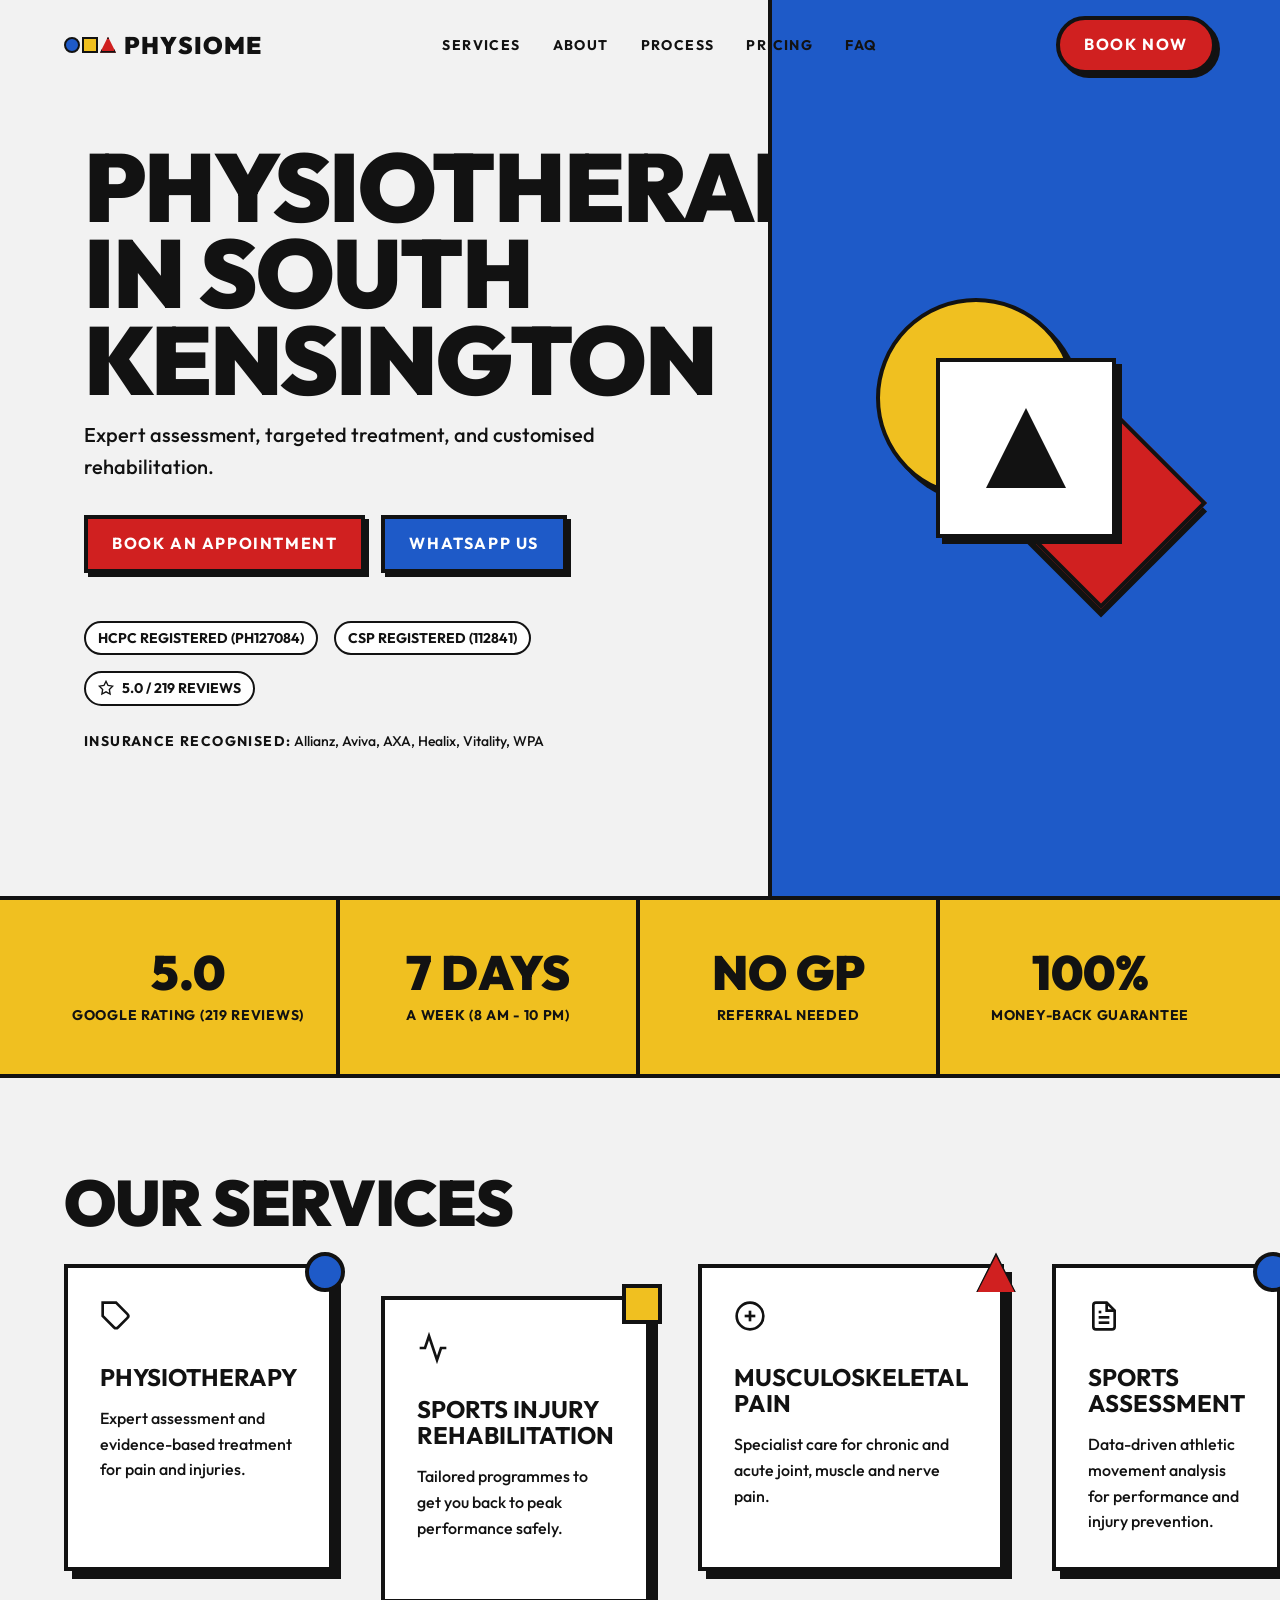
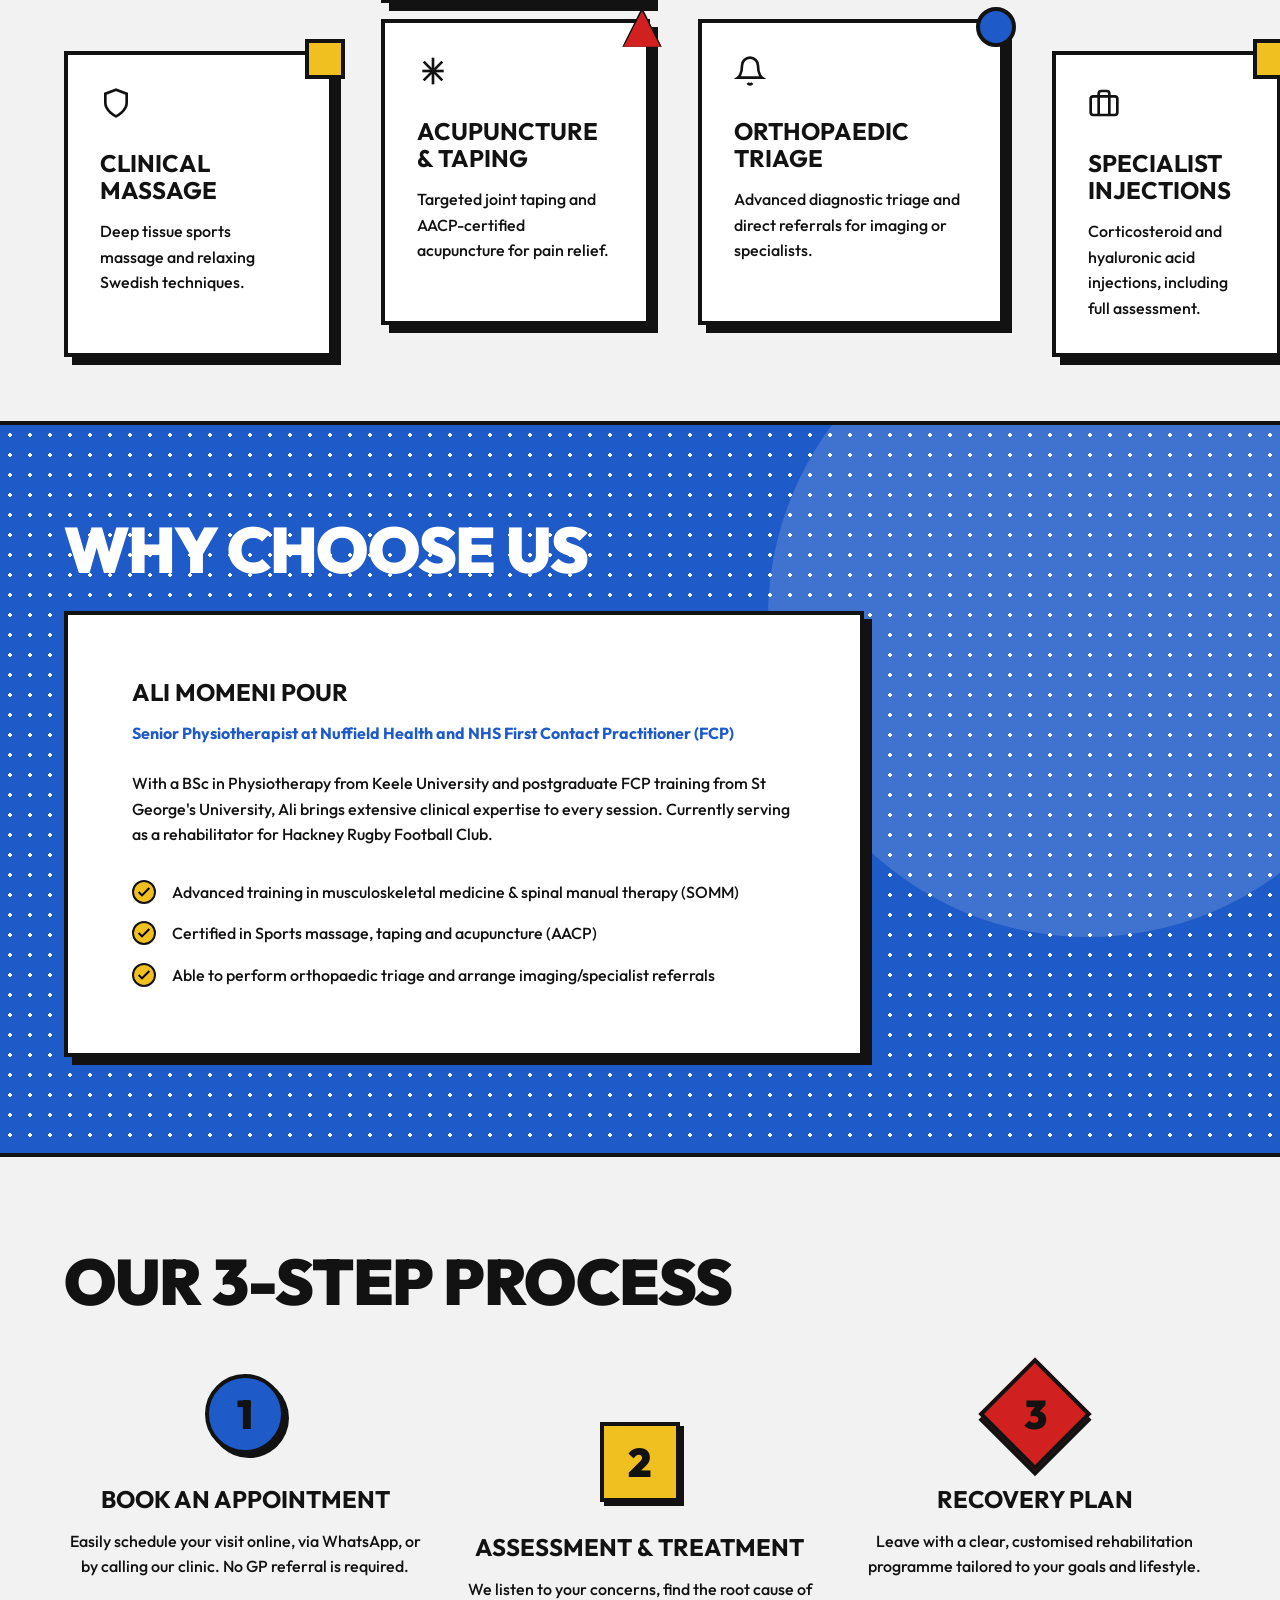
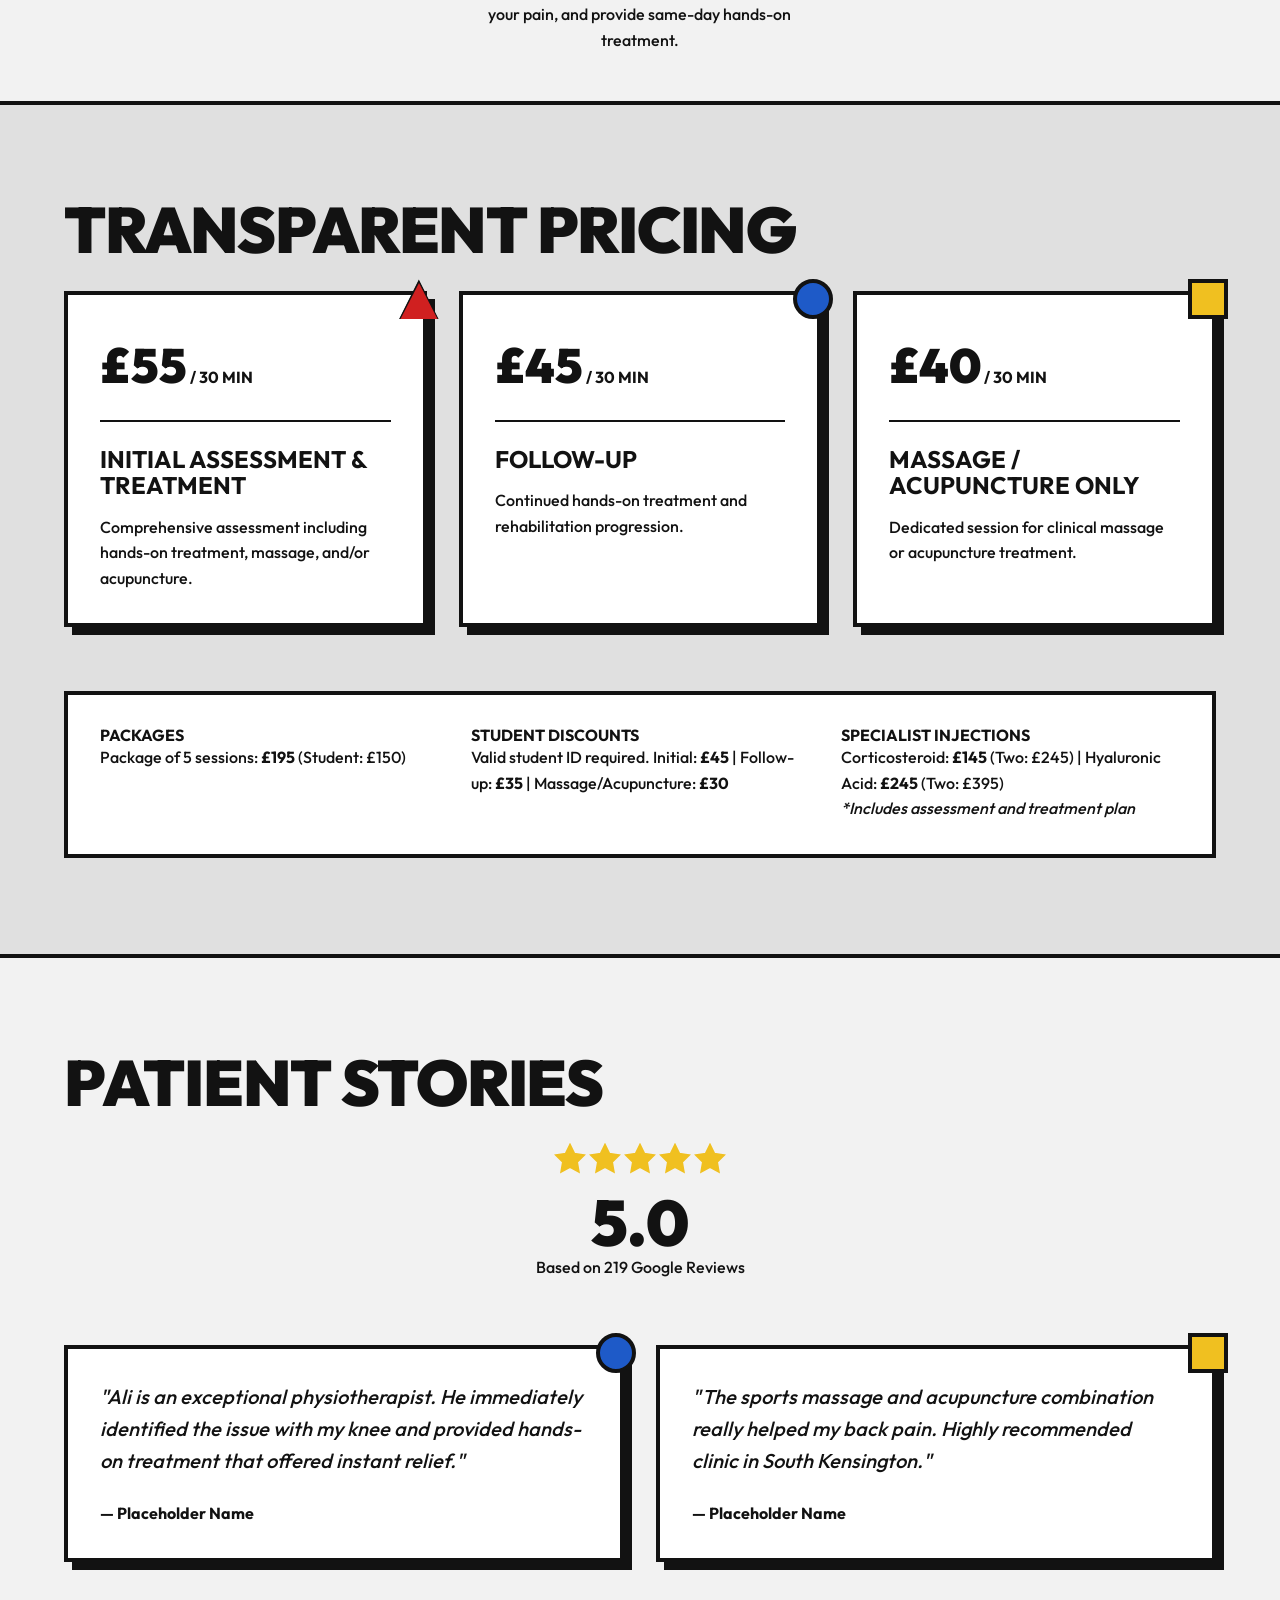
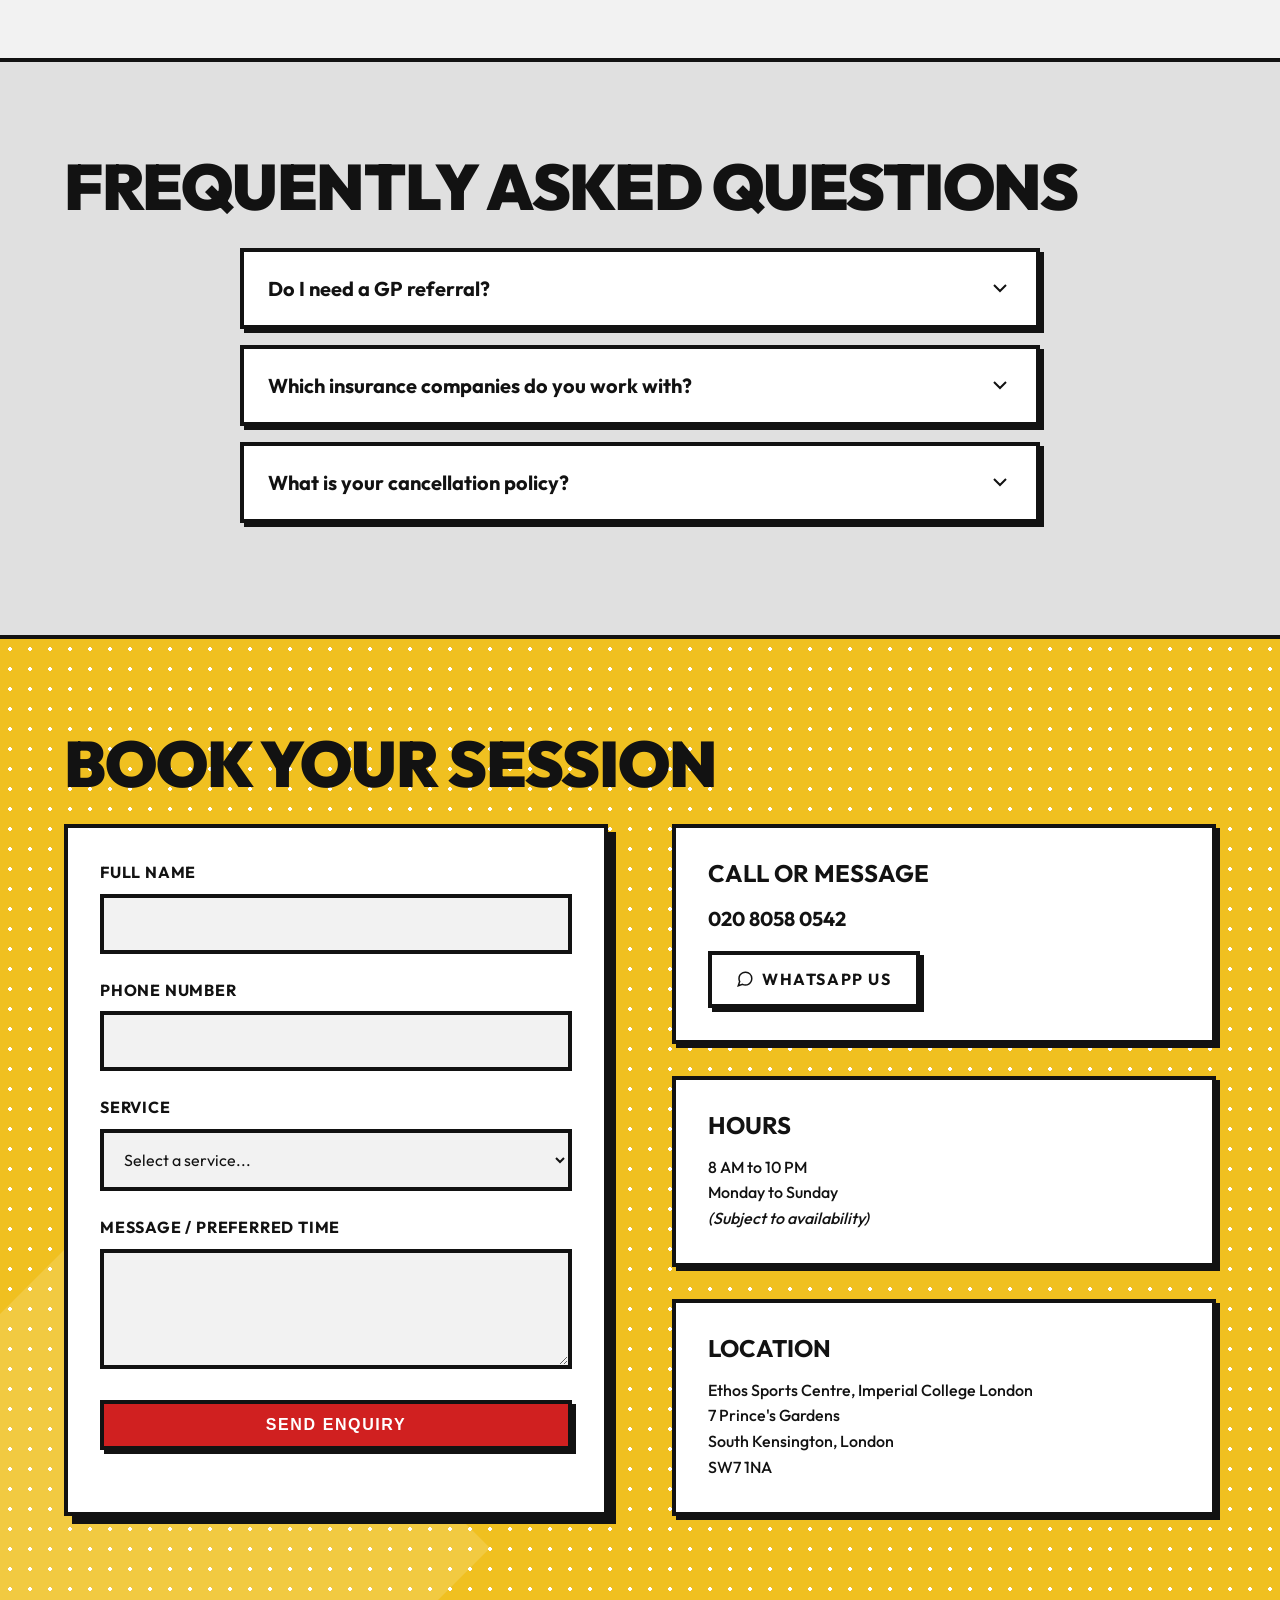
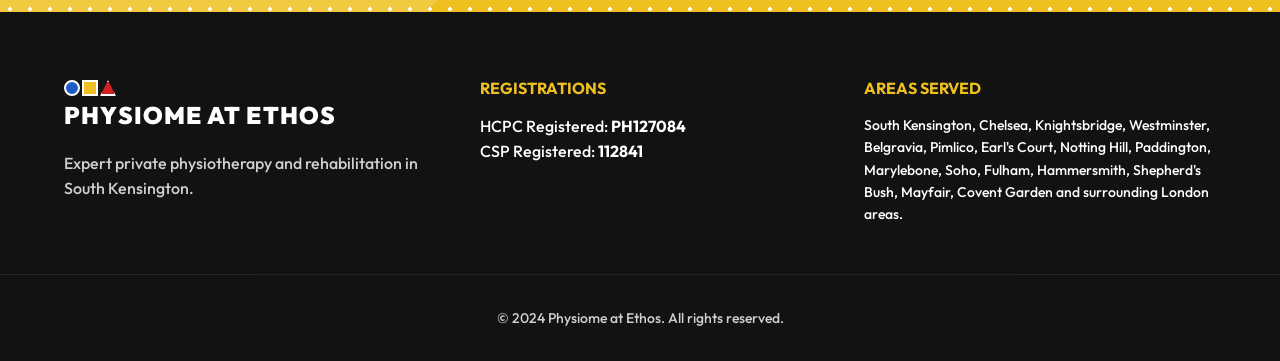
==== commit 5a164ca0: "Rebuild Physiome website in strict Bauhaus style - Replaced previous index.html, styles.css, and scr" ====
--- a/physiome-at-ethos/index.html
+++ b/physiome-at-ethos/index.html
@@ -4,63 +4,32 @@
   <meta charset="UTF-8">
   <meta name="viewport" content="width=device-width, initial-scale=1.0">
   <title>Physiome at Ethos | Private Physiotherapy in South Kensington, London</title>
-  <meta name="description" content="Expert private physiotherapy at Physiome at Ethos, Imperial College London, South Kensington. Book an appointment today for sports injury rehab, musculoskeletal pain, and more.">
-
-  <!-- Open Graph -->
-  <meta property="og:title" content="Physiome at Ethos | Private Physiotherapy in South Kensington">
-  <meta property="og:description" content="Expert private physiotherapy at Physiome at Ethos, Imperial College London, South Kensington.">
+  <meta name="description" content="Private physiotherapy, sports massage, and rehabilitation at Ethos Sports Centre, South Kensington. Book with HCPC/CSP registered Ali Momeni Pour.">
+  <meta property="og:title" content="Physiome at Ethos | Private Physiotherapy in South Kensington, London">
+  <meta property="og:description" content="Expert private physiotherapy, sports injury rehabilitation, and clinical massage in South Kensington, London.">
   <meta property="og:type" content="website">
-  <meta property="og:url" content="https://example.com/">
-  <meta property="og:image" content="https://example.com/og-image.jpg">
-
-  <link rel="canonical" href="https://example.com/">
-
-  <!-- Google Fonts -->
+
   <link rel="preconnect" href="https://fonts.googleapis.com">
   <link rel="preconnect" href="https://fonts.gstatic.com" crossorigin>
-  <link href="https://fonts.googleapis.com/css2?family=Inter:wght@400;500&family=Montserrat:wght@600;700&display=swap" rel="stylesheet">
+  <link href="https://fonts.googleapis.com/css2?family=Outfit:wght@400;500;700;900&display=swap" rel="stylesheet">
 
   <link rel="stylesheet" href="styles.css">
 
-  <!-- JSON-LD Structured Data -->
   <script type="application/ld+json">
   {
     "@context": "https://schema.org",
     "@type": ["MedicalBusiness", "LocalBusiness"],
     "name": "Physiome at Ethos",
     "alternateName": "Physiome Kensington",
-    "image": "https://example.com/logo.jpg",
-    "url": "https://example.com",
-    "telephone": "+442080580542",
     "address": {
       "@type": "PostalAddress",
-      "streetAddress": "Ethos Sports Centre, Imperial College London, 7 Prince's Gardens",
-      "addressLocality": "South Kensington",
-      "addressRegion": "London",
+      "streetAddress": "Ethos Sports Centre, Imperial College London, 7 Prince's Gardens, South Kensington",
+      "addressLocality": "London",
       "postalCode": "SW7 1NA",
       "addressCountry": "UK"
     },
-    "geo": {
-      "@type": "GeoCoordinates",
-      "latitude": 51.4988,
-      "longitude": -0.1749
-    },
-    "openingHoursSpecification": [
-      {
-        "@type": "OpeningHoursSpecification",
-        "dayOfWeek": [
-          "Monday",
-          "Tuesday",
-          "Wednesday",
-          "Thursday",
-          "Friday",
-          "Saturday",
-          "Sunday"
-        ],
-        "opens": "08:00",
-        "closes": "22:00"
-      }
-    ],
+    "telephone": "+442080580542",
+    "openingHours": "Mo,Tu,We,Th,Fr,Sa,Su 08:00-22:00",
     "aggregateRating": {
       "@type": "AggregateRating",
       "ratingValue": "5.0",
@@ -72,471 +41,563 @@
 </head>
 <body>
 
-  <!-- Navigation -->
-  <header id="navbar" class="navbar">
-    <div class="container nav-container">
-      <a href="#" class="logo">
-        <span class="logo-text">Physiome</span><span class="logo-sub">at Ethos</span>
+  <!-- Header / Navigation -->
+  <header class="header" id="header">
+    <div class="container header-container">
+      <a href="#" class="logo-link" aria-label="Physiome Homepage">
+        <div class="geometric-logo">
+          <div class="geo-shape geo-circle"></div>
+          <div class="geo-shape geo-square"></div>
+          <div class="geo-shape geo-triangle"></div>
+        </div>
+        <span class="logo-text">PHYSIOME</span>
       </a>
 
-      <button class="mobile-menu-toggle" aria-label="Toggle menu" aria-expanded="false">
-        <svg xmlns="http://www.w3.org/2000/svg" width="24" height="24" viewBox="0 0 24 24" fill="none" stroke="currentColor" stroke-width="2" stroke-linecap="round" stroke-linejoin="round"><line x1="3" y1="12" x2="21" y2="12"></line><line x1="3" y1="6" x2="21" y2="6"></line><line x1="3" y1="18" x2="21" y2="18"></line></svg>
-      </button>
-
-      <nav class="nav-menu" aria-label="Main Navigation">
-        <a href="#services" class="nav-link">Services</a>
-        <a href="#about" class="nav-link">About</a>
-        <a href="#pricing" class="nav-link">Pricing</a>
-        <a href="#faq" class="nav-link">FAQ</a>
-        <a href="#contact" class="nav-link">Contact</a>
-        <a href="tel:+442080580542" class="nav-phone">020 8058 0542</a>
-        <a href="#booking" class="btn btn-primary nav-btn">Book Now</a>
+      <nav class="nav" id="main-nav">
+        <ul class="nav-list">
+          <li><a href="#services" class="nav-link">Services</a></li>
+          <li><a href="#about" class="nav-link">About</a></li>
+          <li><a href="#process" class="nav-link">Process</a></li>
+          <li><a href="#pricing" class="nav-link">Pricing</a></li>
+          <li><a href="#faq" class="nav-link">FAQ</a></li>
+        </ul>
       </nav>
+
+      <div class="header-actions">
+        <a href="#book" class="btn btn-primary pill-btn">BOOK NOW</a>
+        <button class="menu-toggle" id="menu-toggle" aria-label="Toggle Navigation" aria-expanded="false">
+          <svg viewBox="0 0 24 24" width="24" height="24" stroke="currentColor" stroke-width="2" fill="none" stroke-linecap="square" stroke-linejoin="miter">
+            <line x1="3" y1="6" x2="21" y2="6"></line>
+            <line x1="3" y1="12" x2="21" y2="12"></line>
+            <line x1="3" y1="18" x2="21" y2="18"></line>
+          </svg>
+        </button>
+      </div>
     </div>
   </header>
 
   <main>
     <!-- Hero Section -->
-    <section class="hero" id="home">
-      <div class="container hero-container">
-        <div class="hero-content reveal">
-          <div class="trust-badges-top">
-            <span class="badge"><svg xmlns="http://www.w3.org/2000/svg" width="16" height="16" viewBox="0 0 24 24" fill="none" stroke="currentColor" stroke-width="2" stroke-linecap="round" stroke-linejoin="round"><polygon points="12 2 15.09 8.26 22 9.27 17 14.14 18.18 21.02 12 17.77 5.82 21.02 7 14.14 2 9.27 8.91 8.26 12 2"></polygon></svg> 5.0 from 219 Google reviews</span>
-          </div>
-          <h1>Expert Physiotherapy & Rehabilitation in South Kensington</h1>
-          <p class="hero-subline">Experience data-driven care at Physiome inside Ethos Sports Centre, Imperial College London. Get back to your best safely and quickly.</p>
-          <div class="hero-actions">
-            <a href="#booking" class="btn btn-primary btn-large">Book an Appointment</a>
-            <a href="https://wa.me/442080580542?text=Hi,%20I'd%20like%20to%20book%20a%20physiotherapy%20appointment%20at%20Physiome." target="_blank" rel="noopener noreferrer" class="btn btn-secondary btn-large btn-whatsapp">
-              <svg xmlns="http://www.w3.org/2000/svg" width="20" height="20" viewBox="0 0 24 24" fill="none" stroke="currentColor" stroke-width="2" stroke-linecap="round" stroke-linejoin="round"><path d="M21 11.5a8.38 8.38 0 0 1-.9 3.8 8.5 8.5 0 0 1-7.6 4.7 8.38 8.38 0 0 1-3.8-.9L3 21l1.9-5.7a8.38 8.38 0 0 1-.9-3.8 8.5 8.5 0 0 1 4.7-7.6 8.38 8.38 0 0 1 3.8-.9h.5a8.48 8.48 0 0 1 8 8v.5z"></path></svg>
-              WhatsApp Us
-            </a>
-          </div>
-          <div class="trust-logos">
-            <span>Recognised by:</span>
-            <div class="insurer-list">Allianz, Aviva, AXA, Healix, Vitality, WPA</div>
-          </div>
-        </div>
-        <div class="hero-image reveal">
-          <!-- TODO: Replace placeholder image with actual clinic/treatment image -->
-          <div class="image-placeholder">
-             <span>Physiotherapy Clinic Room (Placeholder)</span>
-          </div>
+    <section class="hero">
+      <div class="hero-left">
+        <div class="hero-content">
+          <h1 class="hero-title">PHYSIOTHERAPY IN SOUTH KENSINGTON</h1>
+          <p class="hero-subtitle">Expert assessment, targeted treatment, and customised rehabilitation.</p>
+
+          <div class="hero-buttons">
+            <a href="#book" class="btn btn-primary">BOOK AN APPOINTMENT</a>
+            <a href="https://wa.me/442080580542?text=Hi%2C%20I%27d%20like%20to%20book%20a%20physiotherapy%20appointment%20at%20Physiome." class="btn btn-secondary" target="_blank" rel="noopener">WHATSAPP US</a>
+          </div>
+
+          <div class="trust-badges">
+            <span class="trust-badge">HCPC Registered (PH127084)</span>
+            <span class="trust-badge">CSP Registered (112841)</span>
+            <span class="trust-badge">
+              <svg viewBox="0 0 24 24" width="16" height="16" stroke="currentColor" stroke-width="2" fill="none">
+                <polygon points="12 2 15.09 8.26 22 9.27 17 14.14 18.18 21.02 12 17.77 5.82 21.02 7 14.14 2 9.27 8.91 8.26 12 2"></polygon>
+              </svg>
+              5.0 / 219 Reviews
+            </span>
+          </div>
+          <div class="insurers">
+            <span class="label">INSURANCE RECOGNISED:</span>
+            <span>Allianz, Aviva, AXA, Healix, Vitality, WPA</span>
+          </div>
+        </div>
+      </div>
+
+      <div class="hero-right bg-blue">
+        <div class="abstract-composition">
+          <!-- Geometric composition -->
+          <div class="comp-shape comp-circle"></div>
+          <div class="comp-shape comp-square-rotated"></div>
+          <div class="comp-shape comp-square">
+            <div class="comp-inner-triangle"></div>
+          </div>
+        </div>
+      </div>
+    </section>
+
+    <!-- Stats Strip -->
+    <section class="stats-strip bg-yellow">
+      <div class="container stats-container">
+        <div class="stat-item">
+          <span class="stat-value">5.0</span>
+          <span class="stat-label">Google Rating (219 Reviews)</span>
+        </div>
+        <div class="stat-item">
+          <span class="stat-value">7 DAYS</span>
+          <span class="stat-label">A week (8 AM - 10 PM)</span>
+        </div>
+        <div class="stat-item">
+          <span class="stat-value">NO GP</span>
+          <span class="stat-label">Referral Needed</span>
+        </div>
+        <div class="stat-item">
+          <span class="stat-value">100%</span>
+          <span class="stat-label">Money-back Guarantee</span>
         </div>
       </div>
     </section>
 
     <!-- Services Section -->
-    <section class="services section-padding bg-light" id="services">
+    <section id="services" class="section services-section bg-canvas">
       <div class="container">
-        <div class="section-header reveal">
-          <h2>Our Specialist Services</h2>
-          <p>Comprehensive care tailored to your specific condition and goals, from acute sports injuries to persistent musculoskeletal pain.</p>
-        </div>
+        <h2 class="section-title">OUR SERVICES</h2>
+
         <div class="services-grid">
 
-          <div class="service-card reveal">
-            <div class="service-icon">
-              <svg xmlns="http://www.w3.org/2000/svg" width="32" height="32" viewBox="0 0 24 24" fill="none" stroke="currentColor" stroke-width="2" stroke-linecap="round" stroke-linejoin="round"><path d="M20 21v-2a4 4 0 0 0-4-4H8a4 4 0 0 0-4 4v2"></path><circle cx="12" cy="7" r="4"></circle></svg>
-            </div>
-            <h3>Physiotherapy</h3>
-            <p>Expert assessment and treatment for persistent musculoskeletal pain and injuries.</p>
-          </div>
-
-          <div class="service-card reveal">
-            <div class="service-icon">
-              <svg xmlns="http://www.w3.org/2000/svg" width="32" height="32" viewBox="0 0 24 24" fill="none" stroke="currentColor" stroke-width="2" stroke-linecap="round" stroke-linejoin="round"><polyline points="22 12 18 12 15 21 9 3 6 12 2 12"></polyline></svg>
-            </div>
-            <h3>Sports Injury Rehabilitation</h3>
-            <p>Customised programmes to help athletes return safely and quickly to their activities.</p>
-          </div>
-
-          <div class="service-card reveal">
-            <div class="service-icon">
-              <svg xmlns="http://www.w3.org/2000/svg" width="32" height="32" viewBox="0 0 24 24" fill="none" stroke="currentColor" stroke-width="2" stroke-linecap="round" stroke-linejoin="round"><path d="M12 20V10"></path><path d="M18 20V4"></path><path d="M6 20v-4"></path></svg>
-            </div>
-            <h3>Sports Assessment</h3>
-            <p>Data-driven athletic movement analysis to identify root causes and improve performance.</p>
-          </div>
-
-          <div class="service-card reveal">
-            <div class="service-icon">
-              <svg xmlns="http://www.w3.org/2000/svg" width="32" height="32" viewBox="0 0 24 24" fill="none" stroke="currentColor" stroke-width="2" stroke-linecap="round" stroke-linejoin="round"><path d="M14.5 2H6a2 2 0 0 0-2 2v16a2 2 0 0 0 2 2h12a2 2 0 0 0 2-2V7.5L14.5 2z"></path><polyline points="14 2 14 8 20 8"></polyline></svg>
-            </div>
-            <h3>Clinical Massage</h3>
-            <p>Targeted sports and relaxing Swedish massage to aid recovery and relieve tension.</p>
-          </div>
-
-          <div class="service-card reveal">
-            <div class="service-icon">
-              <svg xmlns="http://www.w3.org/2000/svg" width="32" height="32" viewBox="0 0 24 24" fill="none" stroke="currentColor" stroke-width="2" stroke-linecap="round" stroke-linejoin="round"><circle cx="12" cy="12" r="10"></circle><line x1="12" y1="8" x2="12" y2="16"></line><line x1="8" y1="12" x2="16" y2="12"></line></svg>
-            </div>
-            <h3>Acupuncture & Taping</h3>
-            <p>Specialist joint taping and acupuncture to manage pain and support healing.</p>
-          </div>
-
-          <div class="service-card reveal">
-            <div class="service-icon">
-              <svg xmlns="http://www.w3.org/2000/svg" width="32" height="32" viewBox="0 0 24 24" fill="none" stroke="currentColor" stroke-width="2" stroke-linecap="round" stroke-linejoin="round"><circle cx="12" cy="12" r="10"></circle><path d="M12 8v4l3 3"></path></svg>
-            </div>
-            <h3>Specialist Injections & Triage</h3>
-            <p>Orthopaedic triage, imaging referrals, and Corticosteroid or Hyaluronic acid injections.</p>
-          </div>
-
-        </div>
-      </div>
-    </section>
-
-    <!-- 3-Step Journey -->
-    <section class="journey section-padding" id="journey">
+          <div class="card service-card">
+            <div class="card-shape shape-circle bg-blue"></div>
+            <div class="service-icon">
+              <svg viewBox="0 0 24 24" width="32" height="32" stroke="currentColor" stroke-width="2" fill="none">
+                <path d="M20.59 13.41l-7.17 7.17a2 2 0 0 1-2.83 0L2 12V2h10l8.59 8.59a2 2 0 0 1 0 2.82z"></path>
+                <line x1="7" y1="7" x2="7.01" y2="7"></line>
+              </svg>
+            </div>
+            <h3 class="service-title">Physiotherapy</h3>
+            <p>Expert assessment and evidence-based treatment for pain and injuries.</p>
+          </div>
+
+          <div class="card service-card card-offset">
+            <div class="card-shape shape-square bg-yellow"></div>
+            <div class="service-icon">
+              <svg viewBox="0 0 24 24" width="32" height="32" stroke="currentColor" stroke-width="2" fill="none">
+                <polyline points="22 12 18 12 15 21 9 3 6 12 2 12"></polyline>
+              </svg>
+            </div>
+            <h3 class="service-title">Sports Injury Rehabilitation</h3>
+            <p>Tailored programmes to get you back to peak performance safely.</p>
+          </div>
+
+          <div class="card service-card">
+            <div class="card-shape shape-triangle bg-red"></div>
+            <div class="service-icon">
+              <svg viewBox="0 0 24 24" width="32" height="32" stroke="currentColor" stroke-width="2" fill="none">
+                <circle cx="12" cy="12" r="10"></circle>
+                <line x1="12" y1="8" x2="12" y2="16"></line>
+                <line x1="8" y1="12" x2="16" y2="12"></line>
+              </svg>
+            </div>
+            <h3 class="service-title">Musculoskeletal Pain</h3>
+            <p>Specialist care for chronic and acute joint, muscle and nerve pain.</p>
+          </div>
+
+          <div class="card service-card">
+            <div class="card-shape shape-circle bg-blue"></div>
+            <div class="service-icon">
+              <svg viewBox="0 0 24 24" width="32" height="32" stroke="currentColor" stroke-width="2" fill="none">
+                <path d="M14 2H6a2 2 0 0 0-2 2v16a2 2 0 0 0 2 2h12a2 2 0 0 0 2-2V8z"></path>
+                <polyline points="14 2 14 8 20 8"></polyline>
+                <line x1="16" y1="13" x2="8" y2="13"></line>
+                <line x1="16" y1="17" x2="8" y2="17"></line>
+                <polyline points="10 9 9 9 8 9"></polyline>
+              </svg>
+            </div>
+            <h3 class="service-title">Sports Assessment</h3>
+            <p>Data-driven athletic movement analysis for performance and injury prevention.</p>
+          </div>
+
+          <div class="card service-card card-offset">
+            <div class="card-shape shape-square bg-yellow"></div>
+            <div class="service-icon">
+              <svg viewBox="0 0 24 24" width="32" height="32" stroke="currentColor" stroke-width="2" fill="none">
+                <path d="M12 22s8-4 8-10V5l-8-3-8 3v7c0 6 8 10 8 10z"></path>
+              </svg>
+            </div>
+            <h3 class="service-title">Clinical Massage</h3>
+            <p>Deep tissue sports massage and relaxing Swedish techniques.</p>
+          </div>
+
+          <div class="card service-card">
+            <div class="card-shape shape-triangle bg-red"></div>
+            <div class="service-icon">
+              <svg viewBox="0 0 24 24" width="32" height="32" stroke="currentColor" stroke-width="2" fill="none">
+                <line x1="12" y1="2" x2="12" y2="22"></line>
+                <line x1="4" y1="12" x2="20" y2="12"></line>
+                <line x1="5" y1="5" x2="19" y2="19"></line>
+                <line x1="5" y1="19" x2="19" y2="5"></line>
+              </svg>
+            </div>
+            <h3 class="service-title">Acupuncture & Taping</h3>
+            <p>Targeted joint taping and AACP-certified acupuncture for pain relief.</p>
+          </div>
+
+          <div class="card service-card">
+            <div class="card-shape shape-circle bg-blue"></div>
+            <div class="service-icon">
+              <svg viewBox="0 0 24 24" width="32" height="32" stroke="currentColor" stroke-width="2" fill="none">
+                <path d="M18 8A6 6 0 0 0 6 8c0 7-3 9-3 9h18s-3-2-3-9"></path>
+                <path d="M13.73 21a2 2 0 0 1-3.46 0"></path>
+              </svg>
+            </div>
+            <h3 class="service-title">Orthopaedic Triage</h3>
+            <p>Advanced diagnostic triage and direct referrals for imaging or specialists.</p>
+          </div>
+
+          <div class="card service-card card-offset">
+            <div class="card-shape shape-square bg-yellow"></div>
+            <div class="service-icon">
+              <svg viewBox="0 0 24 24" width="32" height="32" stroke="currentColor" stroke-width="2" fill="none">
+                <rect x="2" y="7" width="20" height="14" rx="2" ry="2"></rect>
+                <path d="M16 21V5a2 2 0 0 0-2-2h-4a2 2 0 0 0-2 2v16"></path>
+              </svg>
+            </div>
+            <h3 class="service-title">Specialist Injections</h3>
+            <p>Corticosteroid and hyaluronic acid injections, including full assessment.</p>
+          </div>
+
+        </div>
+      </div>
+    </section>
+
+    <!-- About / Benefits -->
+    <section id="about" class="section bg-blue text-white color-block-section dot-grid-bg">
+      <div class="bg-shape bg-shape-circle"></div>
+      <div class="container about-container">
+        <h2 class="section-title text-white">WHY CHOOSE US</h2>
+
+        <div class="about-content">
+          <div class="about-text">
+            <h3>Ali Momeni Pour</h3>
+            <p class="about-role">Senior Physiotherapist at Nuffield Health and NHS First Contact Practitioner (FCP)</p>
+            <p>With a BSc in Physiotherapy from Keele University and postgraduate FCP training from St George's University, Ali brings extensive clinical expertise to every session. Currently serving as a rehabilitator for Hackney Rugby Football Club.</p>
+
+            <ul class="check-list">
+              <li>
+                <div class="check-icon bg-yellow">
+                  <svg viewBox="0 0 24 24" width="16" height="16" stroke="black" stroke-width="3" fill="none">
+                    <polyline points="20 6 9 17 4 12"></polyline>
+                  </svg>
+                </div>
+                <span>Advanced training in musculoskeletal medicine & spinal manual therapy (SOMM)</span>
+              </li>
+              <li>
+                <div class="check-icon bg-yellow">
+                  <svg viewBox="0 0 24 24" width="16" height="16" stroke="black" stroke-width="3" fill="none">
+                    <polyline points="20 6 9 17 4 12"></polyline>
+                  </svg>
+                </div>
+                <span>Certified in Sports massage, taping and acupuncture (AACP)</span>
+              </li>
+              <li>
+                <div class="check-icon bg-yellow">
+                  <svg viewBox="0 0 24 24" width="16" height="16" stroke="black" stroke-width="3" fill="none">
+                    <polyline points="20 6 9 17 4 12"></polyline>
+                  </svg>
+                </div>
+                <span>Able to perform orthopaedic triage and arrange imaging/specialist referrals</span>
+              </li>
+            </ul>
+          </div>
+        </div>
+      </div>
+    </section>
+
+    <!-- Process Section -->
+    <section id="process" class="section bg-canvas">
       <div class="container">
-        <div class="section-header reveal">
-          <h2>Your Path to Recovery</h2>
-          <p>Our proven 3-step process ensures you get the right care, right when you need it.</p>
-        </div>
-        <div class="journey-steps">
-
-          <div class="journey-step reveal">
-            <div class="step-number">1</div>
-            <h3>Book an Appointment</h3>
-            <p>Whether you're an athlete or experiencing persistent pain, we often offer same-day help to get you started.</p>
-          </div>
-
-          <div class="journey-step reveal">
-            <div class="step-number">2</div>
-            <h3>Assessment & Treatment</h3>
-            <p>We listen carefully, identify the root cause of your issue, and provide same-day hands-on treatment.</p>
-          </div>
-
-          <div class="journey-step reveal">
-            <div class="step-number">3</div>
-            <h3>Recovery Plan</h3>
-            <p>Receive a customised rehabilitation programme designed to help you return safely and quickly to your activities.</p>
-          </div>
-
-        </div>
-      </div>
-    </section>
-
-    <!-- About / Credentials -->
-    <section class="about section-padding bg-dark text-white" id="about">
-      <div class="container about-container">
-        <div class="about-image reveal">
-           <!-- TODO: Replace with Ali's portrait -->
-           <div class="image-placeholder dark-placeholder">
-             <span>Ali Momeni Pour (Portrait Placeholder)</span>
-           </div>
-        </div>
-        <div class="about-content reveal">
-          <h2>About Your Practitioner</h2>
-          <h3>Ali Momeni Pour</h3>
-          <p class="title">Senior Physiotherapist at Nuffield Health & NHS First Contact Practitioner (FCP)</p>
-          <p>Ali holds a BSc in Physiotherapy from Keele University and postgraduate FCP training from St George's University. As the Rehabilitator for Hackney Rugby Football Club, he has extensive experience in sports injury management.</p>
-          <ul class="credentials-list">
-            <li><svg xmlns="http://www.w3.org/2000/svg" width="20" height="20" viewBox="0 0 24 24" fill="none" stroke="currentColor" stroke-width="2" stroke-linecap="round" stroke-linejoin="round"><polyline points="20 6 9 17 4 12"></polyline></svg> Advanced training in musculoskeletal medicine and spinal manual therapy (SOMM)</li>
-            <li><svg xmlns="http://www.w3.org/2000/svg" width="20" height="20" viewBox="0 0 24 24" fill="none" stroke="currentColor" stroke-width="2" stroke-linecap="round" stroke-linejoin="round"><polyline points="20 6 9 17 4 12"></polyline></svg> Sports massage, taping and acupuncture (AACP)</li>
-            <li><svg xmlns="http://www.w3.org/2000/svg" width="20" height="20" viewBox="0 0 24 24" fill="none" stroke="currentColor" stroke-width="2" stroke-linecap="round" stroke-linejoin="round"><polyline points="20 6 9 17 4 12"></polyline></svg> Orthopaedic triage, imaging and specialist referrals</li>
-          </ul>
-          <div class="registrations">
-            <span class="reg-badge">HCPC Registered (PH127084)</span>
-            <span class="reg-badge">CSP Registered (112841)</span>
-          </div>
+        <h2 class="section-title">OUR 3-STEP PROCESS</h2>
+
+        <div class="process-steps">
+
+          <div class="process-step">
+            <div class="step-number-container">
+              <div class="step-shape shape-circle bg-blue">
+                <span class="step-number">1</span>
+              </div>
+            </div>
+            <div class="step-content">
+              <h3>BOOK AN APPOINTMENT</h3>
+              <p>Easily schedule your visit online, via WhatsApp, or by calling our clinic. No GP referral is required.</p>
+            </div>
+          </div>
+
+          <div class="process-step offset-step">
+            <div class="step-number-container">
+              <div class="step-shape shape-square bg-yellow">
+                <span class="step-number">2</span>
+              </div>
+            </div>
+            <div class="step-content">
+              <h3>ASSESSMENT & TREATMENT</h3>
+              <p>We listen to your concerns, find the root cause of your pain, and provide same-day hands-on treatment.</p>
+            </div>
+          </div>
+
+          <div class="process-step">
+            <div class="step-number-container">
+              <div class="step-shape shape-square-rotated bg-red">
+                <span class="step-number counter-rotate">3</span>
+              </div>
+            </div>
+            <div class="step-content">
+              <h3>RECOVERY PLAN</h3>
+              <p>Leave with a clear, customised rehabilitation programme tailored to your goals and lifestyle.</p>
+            </div>
+          </div>
+
         </div>
       </div>
     </section>
 
     <!-- Pricing Section -->
-    <section class="pricing section-padding bg-light" id="pricing">
+    <section id="pricing" class="section bg-muted">
       <div class="container">
-        <div class="section-header reveal">
-          <h2>Transparent Pricing</h2>
-          <p>No GP referral needed. Money-back guarantee if not satisfied with the session.</p>
-        </div>
-
-        <div class="pricing-cards">
-          <div class="price-card highlight reveal">
-            <div class="popular-tag">Most Popular</div>
-            <h3>Initial Assessment & Treatment</h3>
-            <div class="price">£55 <span>/ 30 min</span></div>
-            <p class="desc">Comprehensive assessment including hands-on treatment, massage and/or acupuncture.</p>
-            <ul class="price-features">
-              <li>Detailed clinical assessment</li>
-              <li>Same-day treatment</li>
-              <li>Custom recovery plan</li>
-            </ul>
-            <a href="#booking" class="btn btn-primary btn-block">Book Initial Session</a>
-          </div>
-
-          <div class="price-card reveal">
-            <h3>Follow-Up Session</h3>
-            <div class="price">£45 <span>/ 30 min</span></div>
-            <p class="desc">Continued treatment and progression of your rehabilitation programme.</p>
-            <a href="#booking" class="btn btn-outline btn-block">Book Follow-Up</a>
-          </div>
-
-          <div class="price-card reveal">
-            <h3>Massage or Acupuncture</h3>
-            <div class="price">£40 <span>/ 30 min</span></div>
-            <p class="desc">Targeted clinical massage or acupuncture treatment only.</p>
-            <a href="#booking" class="btn btn-outline btn-block">Book Treatment</a>
-          </div>
-        </div>
-
-        <div class="pricing-extras reveal">
-          <div class="extra-box">
-            <h4>Packages</h4>
-            <ul>
-              <li><strong>Package of 5 sessions</strong> (initial assessment + treatments): £195</li>
-              <li><strong>Student package of 5</strong>: £150</li>
-            </ul>
-          </div>
-          <div class="extra-box">
-            <h4>Student Discounts</h4>
-            <p class="small-text">(Valid student ID required)</p>
-            <ul>
-              <li>Initial Assessment: £45</li>
-              <li>Follow-up: £35</li>
-              <li>Massage/Acupuncture: £30</li>
-            </ul>
-          </div>
-          <div class="extra-box">
-            <h4>Specialist Injections</h4>
-            <p class="small-text">Includes assessment and treatment plan</p>
-            <ul>
-              <li><strong>Corticosteroid:</strong> £145 (two shots, any body part: £245)</li>
-              <li><strong>Hyaluronic acid:</strong> £245 (two shots: £395)</li>
-            </ul>
-          </div>
-        </div>
-
-      </div>
-    </section>
-
-    <!-- Testimonials -->
-    <section class="testimonials section-padding" id="testimonials">
+        <h2 class="section-title">TRANSPARENT PRICING</h2>
+
+        <div class="pricing-grid">
+
+          <div class="card pricing-card highlight-card">
+            <div class="card-shape shape-triangle bg-red"></div>
+            <div class="pricing-header">
+              <span class="price-value">£55</span>
+              <span class="price-duration">/ 30 MIN</span>
+            </div>
+            <h3 class="pricing-title">Initial Assessment & Treatment</h3>
+            <p class="pricing-desc">Comprehensive assessment including hands-on treatment, massage, and/or acupuncture.</p>
+          </div>
+
+          <div class="card pricing-card">
+            <div class="card-shape shape-circle bg-blue"></div>
+            <div class="pricing-header">
+              <span class="price-value">£45</span>
+              <span class="price-duration">/ 30 MIN</span>
+            </div>
+            <h3 class="pricing-title">Follow-Up</h3>
+            <p class="pricing-desc">Continued hands-on treatment and rehabilitation progression.</p>
+          </div>
+
+          <div class="card pricing-card">
+            <div class="card-shape shape-square bg-yellow"></div>
+            <div class="pricing-header">
+              <span class="price-value">£40</span>
+              <span class="price-duration">/ 30 MIN</span>
+            </div>
+            <h3 class="pricing-title">Massage / Acupuncture Only</h3>
+            <p class="pricing-desc">Dedicated session for clinical massage or acupuncture treatment.</p>
+          </div>
+
+        </div>
+
+        <div class="pricing-extra">
+          <div class="pricing-row">
+            <h4>PACKAGES</h4>
+            <p>Package of 5 sessions: <strong>£195</strong> (Student: £150)</p>
+          </div>
+          <div class="pricing-row">
+            <h4>STUDENT DISCOUNTS</h4>
+            <p>Valid student ID required. Initial: <strong>£45</strong> | Follow-up: <strong>£35</strong> | Massage/Acupuncture: <strong>£30</strong></p>
+          </div>
+          <div class="pricing-row">
+            <h4>SPECIALIST INJECTIONS</h4>
+            <p>Corticosteroid: <strong>£145</strong> (Two: £245) | Hyaluronic Acid: <strong>£245</strong> (Two: £395)<br><em>*Includes assessment and treatment plan</em></p>
+          </div>
+        </div>
+      </div>
+    </section>
+
+    <!-- Testimonials Section -->
+    <section id="testimonials" class="section bg-canvas">
       <div class="container">
-        <div class="section-header reveal">
-          <div class="review-badge">
-            <svg class="star-icon" xmlns="http://www.w3.org/2000/svg" width="24" height="24" viewBox="0 0 24 24" fill="#FFC107" stroke="#FFC107" stroke-width="2" stroke-linecap="round" stroke-linejoin="round"><polygon points="12 2 15.09 8.26 22 9.27 17 14.14 18.18 21.02 12 17.77 5.82 21.02 7 14.14 2 9.27 8.91 8.26 12 2"></polygon></svg>
-            <span><strong>5.0 Stars</strong> from 219 Google Reviews</span>
-          </div>
-          <h2>What Our Patients Say</h2>
-        </div>
-
-        <div class="testimonial-grid">
-          <!-- TODO: Replace placeholder text with real Google reviews -->
-          <div class="testimonial-card reveal">
-            <div class="stars">★★★★★</div>
-            <p class="quote">"Placeholder text for a real 5-star review. Ali was extremely professional and the treatment plan really helped my back pain."</p>
-            <p class="author">- Patient Name (Placeholder)</p>
-          </div>
-
-          <div class="testimonial-card reveal">
-            <div class="stars">★★★★★</div>
-            <p class="quote">"Placeholder text for another real review. Great sports massage and excellent advice on rehabilitation."</p>
-            <p class="author">- Patient Name (Placeholder)</p>
-          </div>
-
-          <div class="testimonial-card reveal">
-            <div class="stars">★★★★★</div>
-            <p class="quote">"Placeholder text for a third review. Highly recommend Physiome for anyone dealing with sports injuries."</p>
-            <p class="author">- Patient Name (Placeholder)</p>
+        <h2 class="section-title">PATIENT STORIES</h2>
+
+        <div class="review-badge-large">
+          <span class="review-stars">
+            <svg viewBox="0 0 24 24" width="32" height="32" stroke="currentColor" stroke-width="2" fill="none"><polygon points="12 2 15.09 8.26 22 9.27 17 14.14 18.18 21.02 12 17.77 5.82 21.02 7 14.14 2 9.27 8.91 8.26 12 2"></polygon></svg>
+            <svg viewBox="0 0 24 24" width="32" height="32" stroke="currentColor" stroke-width="2" fill="none"><polygon points="12 2 15.09 8.26 22 9.27 17 14.14 18.18 21.02 12 17.77 5.82 21.02 7 14.14 2 9.27 8.91 8.26 12 2"></polygon></svg>
+            <svg viewBox="0 0 24 24" width="32" height="32" stroke="currentColor" stroke-width="2" fill="none"><polygon points="12 2 15.09 8.26 22 9.27 17 14.14 18.18 21.02 12 17.77 5.82 21.02 7 14.14 2 9.27 8.91 8.26 12 2"></polygon></svg>
+            <svg viewBox="0 0 24 24" width="32" height="32" stroke="currentColor" stroke-width="2" fill="none"><polygon points="12 2 15.09 8.26 22 9.27 17 14.14 18.18 21.02 12 17.77 5.82 21.02 7 14.14 2 9.27 8.91 8.26 12 2"></polygon></svg>
+            <svg viewBox="0 0 24 24" width="32" height="32" stroke="currentColor" stroke-width="2" fill="none"><polygon points="12 2 15.09 8.26 22 9.27 17 14.14 18.18 21.02 12 17.77 5.82 21.02 7 14.14 2 9.27 8.91 8.26 12 2"></polygon></svg>
+          </span>
+          <span class="review-score">5.0</span>
+          <span class="review-count">Based on 219 Google Reviews</span>
+        </div>
+
+        <div class="testimonials-grid">
+          <!-- TODO: replace with real reviews -->
+          <div class="card testimonial-card">
+            <div class="card-shape shape-circle bg-blue"></div>
+            <p class="quote">"Ali is an exceptional physiotherapist. He immediately identified the issue with my knee and provided hands-on treatment that offered instant relief."</p>
+            <p class="author">— Placeholder Name</p>
+          </div>
+          <!-- TODO: replace with real reviews -->
+          <div class="card testimonial-card">
+            <div class="card-shape shape-square bg-yellow"></div>
+            <p class="quote">"The sports massage and acupuncture combination really helped my back pain. Highly recommended clinic in South Kensington."</p>
+            <p class="author">— Placeholder Name</p>
           </div>
         </div>
       </div>
     </section>
 
     <!-- FAQ Section -->
-    <section class="faq section-padding bg-light" id="faq">
+    <section id="faq" class="section bg-muted">
       <div class="container">
-        <div class="section-header reveal">
-          <h2>Frequently Asked Questions</h2>
-        </div>
-
-        <div class="accordion" id="faq-accordion">
-          <div class="accordion-item reveal">
-            <button class="accordion-button" aria-expanded="false" aria-controls="faq1">
-              Do I need a GP referral to see you?
-              <span class="accordion-icon"></span>
+        <h2 class="section-title">FREQUENTLY ASKED QUESTIONS</h2>
+
+        <div class="faq-accordion">
+
+          <div class="faq-item">
+            <button class="faq-header" aria-expanded="false">
+              <span class="faq-title">Do I need a GP referral?</span>
+              <svg class="faq-icon" viewBox="0 0 24 24" width="24" height="24" stroke="currentColor" stroke-width="2" fill="none">
+                <polyline points="6 9 12 15 18 9"></polyline>
+              </svg>
             </button>
-            <div class="accordion-content" id="faq1" hidden>
-              <p>No, you do not need a GP referral to book an appointment with us. You can book directly.</p>
-            </div>
-          </div>
-
-          <div class="accordion-item reveal">
-            <button class="accordion-button" aria-expanded="false" aria-controls="faq2">
-              Do you accept health insurance?
-              <span class="accordion-icon"></span>
+            <div class="faq-content">
+              <div class="faq-inner">
+                <p>No, you do not need a GP referral to see us. We accept self-referring patients directly.</p>
+              </div>
+            </div>
+          </div>
+
+          <div class="faq-item">
+            <button class="faq-header" aria-expanded="false">
+              <span class="faq-title">Which insurance companies do you work with?</span>
+              <svg class="faq-icon" viewBox="0 0 24 24" width="24" height="24" stroke="currentColor" stroke-width="2" fill="none">
+                <polyline points="6 9 12 15 18 9"></polyline>
+              </svg>
             </button>
-            <div class="accordion-content" id="faq2" hidden>
-              <p>Yes, we are recognised by major health insurers including Allianz, Aviva, AXA, Healix, Vitality, and WPA.</p>
-            </div>
-          </div>
-
-          <div class="accordion-item reveal">
-            <button class="accordion-button" aria-expanded="false" aria-controls="faq3">
-              What is your cancellation policy?
-              <span class="accordion-icon"></span>
+            <div class="faq-content">
+              <div class="faq-inner">
+                <p>We are recognised by major insurance providers including Allianz, Aviva, AXA, Healix, Vitality, and WPA.</p>
+              </div>
+            </div>
+          </div>
+
+          <div class="faq-item">
+            <button class="faq-header" aria-expanded="false">
+              <span class="faq-title">What is your cancellation policy?</span>
+              <svg class="faq-icon" viewBox="0 0 24 24" width="24" height="24" stroke="currentColor" stroke-width="2" fill="none">
+                <polyline points="6 9 12 15 18 9"></polyline>
+              </svg>
             </button>
-            <div class="accordion-content" id="faq3" hidden>
-              <p>Cancellations are accepted up to 24 hours before your booked slot.</p>
-            </div>
-          </div>
-
-          <div class="accordion-item reveal">
-            <button class="accordion-button" aria-expanded="false" aria-controls="faq4">
-              Where are you located?
-              <span class="accordion-icon"></span>
-            </button>
-            <div class="accordion-content" id="faq4" hidden>
-              <p>We are located inside Ethos Sports Centre at Imperial College London, 7 Prince's Gardens, South Kensington, London SW7 1NA.</p>
-            </div>
-          </div>
-        </div>
-      </div>
-    </section>
-
-    <!-- Booking & Contact Section -->
-    <section class="booking-contact section-padding" id="booking">
-      <div class="container">
+            <div class="faq-content">
+              <div class="faq-inner">
+                <p>Cancellations can be made up to 24 hours before the booking slot without penalty.</p>
+              </div>
+            </div>
+          </div>
+
+        </div>
+      </div>
+    </section>
+
+    <!-- Booking / Contact Section -->
+    <section id="book" class="section bg-yellow dot-grid-bg color-block-section">
+      <div class="bg-shape bg-shape-square"></div>
+      <div class="container booking-container">
+        <h2 class="section-title">BOOK YOUR SESSION</h2>
+
         <div class="booking-grid">
 
-          <div class="contact-info reveal">
-            <h2>Get in Touch</h2>
-            <p>Ready to start your recovery? Fill out the form, or contact us directly.</p>
-
-            <div class="info-list">
-              <div class="info-item">
-                <svg xmlns="http://www.w3.org/2000/svg" width="24" height="24" viewBox="0 0 24 24" fill="none" stroke="currentColor" stroke-width="2" stroke-linecap="round" stroke-linejoin="round"><path d="M22 16.92v3a2 2 0 0 1-2.18 2 19.79 19.79 0 0 1-8.63-3.07 19.5 19.5 0 0 1-6-6 19.79 19.79 0 0 1-3.07-8.67A2 2 0 0 1 4.11 2h3a2 2 0 0 1 2 1.72 12.84 12.84 0 0 0 .7 2.81 2 2 0 0 1-.45 2.11L8.09 9.91a16 16 0 0 0 6 6l1.27-1.27a2 2 0 0 1 2.11-.45 12.84 12.84 0 0 0 2.81.7A2 2 0 0 1 22 16.92z"></path></svg>
-                <div>
-                  <strong>Phone</strong><br>
-                  <a href="tel:+442080580542">020 8058 0542</a>
-                </div>
-              </div>
-
-              <div class="info-item">
-                <svg xmlns="http://www.w3.org/2000/svg" width="24" height="24" viewBox="0 0 24 24" fill="none" stroke="currentColor" stroke-width="2" stroke-linecap="round" stroke-linejoin="round"><path d="M21 11.5a8.38 8.38 0 0 1-.9 3.8 8.5 8.5 0 0 1-7.6 4.7 8.38 8.38 0 0 1-3.8-.9L3 21l1.9-5.7a8.38 8.38 0 0 1-.9-3.8 8.5 8.5 0 0 1 4.7-7.6 8.38 8.38 0 0 1 3.8-.9h.5a8.48 8.48 0 0 1 8 8v.5z"></path></svg>
-                <div>
-                  <strong>WhatsApp</strong><br>
-                  <a href="https://wa.me/442080580542?text=Hi,%20I'd%20like%20to%20book%20a%20physiotherapy%20appointment%20at%20Physiome." target="_blank" rel="noopener noreferrer">Message us on WhatsApp</a>
-                </div>
-              </div>
-
-              <div class="info-item">
-                <svg xmlns="http://www.w3.org/2000/svg" width="24" height="24" viewBox="0 0 24 24" fill="none" stroke="currentColor" stroke-width="2" stroke-linecap="round" stroke-linejoin="round"><path d="M21 10c0 7-9 13-9 13s-9-6-9-13a9 9 0 0 1 18 0z"></path><circle cx="12" cy="10" r="3"></circle></svg>
-                <div>
-                  <strong>Location</strong><br>
-                  Ethos Sports Centre, Imperial College London<br>
-                  7 Prince's Gardens, South Kensington<br>
-                  London SW7 1NA
-                </div>
-              </div>
-
-              <div class="info-item">
-                <svg xmlns="http://www.w3.org/2000/svg" width="24" height="24" viewBox="0 0 24 24" fill="none" stroke="currentColor" stroke-width="2" stroke-linecap="round" stroke-linejoin="round"><circle cx="12" cy="12" r="10"></circle><polyline points="12 6 12 12 16 14"></polyline></svg>
-                <div>
-                  <strong>Opening Hours</strong><br>
-                  Monday to Sunday: 8 AM – 10 PM<br>
-                  <span class="small-text">(Subject to availability)</span>
-                </div>
-              </div>
-            </div>
-          </div>
-
-          <div class="booking-form-wrapper reveal" id="contact">
-            <h3>Book an Appointment / Enquiry</h3>
-            <form class="booking-form" action="#" method="POST" onsubmit="event.preventDefault(); alert('This is a demo form. In a live site, this would send your enquiry.');">
+          <div class="booking-form-wrapper card">
+            <!-- TODO: Functional form endpoint -->
+            <form class="booking-form" action="#" method="POST" id="contact-form">
               <div class="form-group">
-                <label for="name">Full Name</label>
+                <label for="name">FULL NAME</label>
                 <input type="text" id="name" name="name" required>
               </div>
               <div class="form-group">
-                <label for="phone">Phone Number</label>
+                <label for="phone">PHONE NUMBER</label>
                 <input type="tel" id="phone" name="phone" required>
               </div>
               <div class="form-group">
-                <label for="service">Service Required</label>
+                <label for="service">SERVICE</label>
                 <select id="service" name="service" required>
                   <option value="">Select a service...</option>
-                  <option value="initial">Initial Assessment & Treatment (£55)</option>
-                  <option value="followup">Follow-Up Session (£45)</option>
-                  <option value="massage">Massage or Acupuncture (£40)</option>
-                  <option value="student">Student Booking</option>
-                  <option value="injection">Specialist Injection</option>
-                  <option value="other">Other Enquiry</option>
+                  <option value="physiotherapy">Initial Assessment & Treatment</option>
+                  <option value="followup">Follow-Up Session</option>
+                  <option value="massage">Massage / Acupuncture Only</option>
+                  <option value="injection">Specialist Injections</option>
                 </select>
               </div>
               <div class="form-group">
-                <label for="time">Preferred Time/Day</label>
-                <input type="text" id="time" name="time" placeholder="e.g. Tuesday morning">
-              </div>
-              <div class="form-group">
-                <label for="message">Additional Details</label>
+                <label for="message">MESSAGE / PREFERRED TIME</label>
                 <textarea id="message" name="message" rows="4"></textarea>
               </div>
-              <button type="submit" class="btn btn-primary btn-block">Send Enquiry</button>
+              <button type="submit" class="btn btn-primary btn-block">SEND ENQUIRY</button>
             </form>
           </div>
 
-        </div>
-      </div>
-    </section>
+          <div class="contact-info">
+            <div class="info-block">
+              <h3>CALL OR MESSAGE</h3>
+              <a href="tel:+442080580542" class="contact-link text-large">020 8058 0542</a>
+              <a href="https://wa.me/442080580542?text=Hi%2C%20I%27d%20like%20to%20book%20a%20physiotherapy%20appointment%20at%20Physiome." class="btn btn-outline" target="_blank" rel="noopener">
+                <svg viewBox="0 0 24 24" width="18" height="18" stroke="currentColor" stroke-width="2" fill="none">
+                  <path d="M21 11.5a8.38 8.38 0 0 1-.9 3.8 8.5 8.5 0 0 1-7.6 4.7 8.38 8.38 0 0 1-3.8-.9L3 21l1.9-5.7a8.38 8.38 0 0 1-.9-3.8 8.5 8.5 0 0 1 4.7-7.6 8.38 8.38 0 0 1 3.8-.9h.5a8.48 8.48 0 0 1 8 8v.5z"></path>
+                </svg>
+                WhatsApp Us
+              </a>
+            </div>
+
+            <div class="info-block">
+              <h3>HOURS</h3>
+              <p>8 AM to 10 PM<br>Monday to Sunday<br><em>(Subject to availability)</em></p>
+            </div>
+
+            <div class="info-block">
+              <h3>LOCATION</h3>
+              <p>Ethos Sports Centre, Imperial College London<br>7 Prince's Gardens<br>South Kensington, London<br>SW7 1NA</p>
+            </div>
+          </div>
+
+        </div>
+      </div>
+    </section>
+
   </main>
 
-  <footer class="site-footer bg-dark text-white">
+  <!-- Footer -->
+  <footer class="footer bg-ink text-white">
     <div class="container footer-container">
       <div class="footer-brand">
-        <div class="logo">
-          <span class="logo-text">Physiome</span><span class="logo-sub">at Ethos</span>
-        </div>
-        <p class="mt-3">Expert private physiotherapy at Ethos Sports Centre, Imperial College London.</p>
-        <div class="registrations footer-regs mt-3">
-          <span class="reg-badge small">HCPC Registered (PH127084)</span>
-          <span class="reg-badge small">CSP Registered (112841)</span>
-        </div>
+        <div class="geometric-logo logo-light">
+          <div class="geo-shape geo-circle bg-blue"></div>
+          <div class="geo-shape geo-square bg-yellow"></div>
+          <div class="geo-shape geo-triangle bg-red"></div>
+        </div>
+        <span class="logo-text text-white">PHYSIOME AT ETHOS</span>
+        <p class="footer-desc">Expert private physiotherapy and rehabilitation in South Kensington.</p>
       </div>
 
       <div class="footer-links">
-        <h4>Quick Links</h4>
-        <ul>
-          <li><a href="#services">Services</a></li>
-          <li><a href="#pricing">Pricing</a></li>
-          <li><a href="#about">About</a></li>
-          <li><a href="#faq">FAQ</a></li>
-          <li><a href="#booking">Book Now</a></li>
-        </ul>
-      </div>
-
-      <div class="footer-areas">
-        <h4>Areas Served</h4>
-        <p class="small-text">Proudly serving South Kensington, Chelsea, Knightsbridge, Westminster, Belgravia, Pimlico, Earl's Court, Notting Hill, Paddington, Marylebone, Soho, Fulham, Hammersmith, Shepherd's Bush, Mayfair, Covent Garden and surrounding London areas.</p>
+        <div class="footer-col">
+          <h4>REGISTRATIONS</h4>
+          <p>HCPC Registered: <strong>PH127084</strong></p>
+          <p>CSP Registered: <strong>112841</strong></p>
+        </div>
+        <div class="footer-col">
+          <h4>AREAS SERVED</h4>
+          <p class="small-text">South Kensington, Chelsea, Knightsbridge, Westminster, Belgravia, Pimlico, Earl's Court, Notting Hill, Paddington, Marylebone, Soho, Fulham, Hammersmith, Shepherd's Bush, Mayfair, Covent Garden and surrounding London areas.</p>
+        </div>
       </div>
     </div>
     <div class="footer-bottom">
       <div class="container">
-        <p>&copy; <span id="year">2023</span> Physiome at Ethos. All rights reserved.</p>
+        <p>&copy; 2024 Physiome at Ethos. All rights reserved.</p>
       </div>
     </div>
   </footer>
 
-  <!-- Floating Mobile Action Bar -->
-  <div class="mobile-action-bar">
-    <a href="tel:+442080580542" class="action-btn call-btn">
-      <svg xmlns="http://www.w3.org/2000/svg" width="20" height="20" viewBox="0 0 24 24" fill="none" stroke="currentColor" stroke-width="2" stroke-linecap="round" stroke-linejoin="round"><path d="M22 16.92v3a2 2 0 0 1-2.18 2 19.79 19.79 0 0 1-8.63-3.07 19.5 19.5 0 0 1-6-6 19.79 19.79 0 0 1-3.07-8.67A2 2 0 0 1 4.11 2h3a2 2 0 0 1 2 1.72 12.84 12.84 0 0 0 .7 2.81 2 2 0 0 1-.45 2.11L8.09 9.91a16 16 0 0 0 6 6l1.27-1.27a2 2 0 0 1 2.11-.45 12.84 12.84 0 0 0 2.81.7A2 2 0 0 1 22 16.92z"></path></svg>
-      Call Us
+  <!-- Mobile Sticky Bottom Bar -->
+  <div class="mobile-sticky-bar">
+    <a href="tel:+442080580542" class="sticky-action">
+      <svg viewBox="0 0 24 24" width="20" height="20" stroke="currentColor" stroke-width="2" fill="none">
+        <path d="M22 16.92v3a2 2 0 0 1-2.18 2 19.79 19.79 0 0 1-8.63-3.07 19.5 19.5 0 0 1-6-6 19.79 19.79 0 0 1-3.07-8.67A2 2 0 0 1 4.11 2h3a2 2 0 0 1 2 1.72 12.84 12.84 0 0 0 .7 2.81 2 2 0 0 1-.45 2.11L8.09 9.91a16 16 0 0 0 6 6l1.27-1.27a2 2 0 0 1 2.11-.45 12.84 12.84 0 0 0 2.81.7A2 2 0 0 1 22 16.92z"></path>
+      </svg>
+      CALL
     </a>
-    <a href="https://wa.me/442080580542?text=Hi,%20I'd%20like%20to%20book%20a%20physiotherapy%20appointment%20at%20Physiome." target="_blank" rel="noopener noreferrer" class="action-btn wa-btn">
-      <svg xmlns="http://www.w3.org/2000/svg" width="20" height="20" viewBox="0 0 24 24" fill="none" stroke="currentColor" stroke-width="2" stroke-linecap="round" stroke-linejoin="round"><path d="M21 11.5a8.38 8.38 0 0 1-.9 3.8 8.5 8.5 0 0 1-7.6 4.7 8.38 8.38 0 0 1-3.8-.9L3 21l1.9-5.7a8.38 8.38 0 0 1-.9-3.8 8.5 8.5 0 0 1 4.7-7.6 8.38 8.38 0 0 1 3.8-.9h.5a8.48 8.48 0 0 1 8 8v.5z"></path></svg>
-      WhatsApp
+    <a href="https://wa.me/442080580542?text=Hi%2C%20I%27d%20like%20to%20book%20a%20physiotherapy%20appointment%20at%20Physiome." class="sticky-action bg-blue text-white" target="_blank" rel="noopener">
+      <svg viewBox="0 0 24 24" width="20" height="20" stroke="currentColor" stroke-width="2" fill="none">
+        <path d="M21 11.5a8.38 8.38 0 0 1-.9 3.8 8.5 8.5 0 0 1-7.6 4.7 8.38 8.38 0 0 1-3.8-.9L3 21l1.9-5.7a8.38 8.38 0 0 1-.9-3.8 8.5 8.5 0 0 1 4.7-7.6 8.38 8.38 0 0 1 3.8-.9h.5a8.48 8.48 0 0 1 8 8v.5z"></path>
+      </svg>
+      WHATSAPP
     </a>
   </div>
 
-  <!-- Floating WhatsApp CTA (Desktop) -->
-  <a href="https://wa.me/442080580542?text=Hi,%20I'd%20like%20to%20book%20a%20physiotherapy%20appointment%20at%20Physiome." target="_blank" rel="noopener noreferrer" class="floating-wa" aria-label="Chat on WhatsApp">
-    <svg xmlns="http://www.w3.org/2000/svg" width="28" height="28" viewBox="0 0 24 24" fill="none" stroke="currentColor" stroke-width="2" stroke-linecap="round" stroke-linejoin="round"><path d="M21 11.5a8.38 8.38 0 0 1-.9 3.8 8.5 8.5 0 0 1-7.6 4.7 8.38 8.38 0 0 1-3.8-.9L3 21l1.9-5.7a8.38 8.38 0 0 1-.9-3.8 8.5 8.5 0 0 1 4.7-7.6 8.38 8.38 0 0 1 3.8-.9h.5a8.48 8.48 0 0 1 8 8v.5z"></path></svg>
-  </a>
-
   <script src="script.js"></script>
 </body>
-</html>
+</html>
--- a/physiome-at-ethos/styles.css
+++ b/physiome-at-ethos/styles.css
@@ -1,48 +1,33 @@
-/* --- Design Variables --- */
+/* Bauhaus Design System - Tokens */
 :root {
-  /* Colors */
-  --primary: #0B2545;       /* Deep navy */
-  --primary-light: #13315C; /* Lighter navy */
-  --accent: #2B7A9E;        /* Medical teal/blue */
-  --accent-light: #3A86C8;
-  --bg-color: #F7F9FB;      /* Warm off-white */
-  --bg-white: #FFFFFF;
-  --text-main: #333333;
-  --text-muted: #666666;
-  --border-color: #E2E8F0;
-
-  --whatsapp: #25D366;
-  --whatsapp-hover: #128C7E;
-  --star: #FFC107;
-
-  /* Typography */
-  --font-heading: 'Montserrat', sans-serif;
-  --font-body: 'Inter', sans-serif;
-
-  /* Spacing */
-  --space-xs: 0.5rem;
-  --space-sm: 1rem;
-  --space-md: 1.5rem;
-  --space-lg: 2rem;
-  --space-xl: 4rem;
-
-  /* Border Radius */
-  --radius-sm: 8px;
-  --radius-md: 14px;
-  --radius-lg: 18px;
-
-  /* Shadows */
-  --shadow-sm: 0 2px 4px rgba(0,0,0,0.05);
-  --shadow-md: 0 4px 12px rgba(0,0,0,0.08);
-  --shadow-lg: 0 12px 24px rgba(0,0,0,0.12);
-  --shadow-hover: 0 16px 32px rgba(0,0,0,0.15);
-
-  /* Transitions */
-  --transition: all 0.3s ease;
-}
-
-/* --- Base Reset --- */
-*, *::before, *::after {
+  --bg: #F2F2F2;
+  --ink: #121212;
+  --paper: #FFFFFF;
+  --blue: #1E5AC8;
+  --yellow: #F0C020;
+  --red: #D02020;
+  --muted: #E0E0E0;
+  --accent-light: #FFF9C4;
+
+  --border-width: 2px;
+  --border-color: var(--ink);
+
+  --shadow-sm: 4px 4px 0 0 var(--ink);
+  --shadow-md: 6px 6px 0 0 var(--ink);
+  --shadow-lg: 8px 8px 0 0 var(--ink);
+
+  --transition: 200ms ease-out;
+  --transition-slow: 300ms ease-out;
+}
+
+@media (min-width: 768px) {
+  :root {
+    --border-width: 4px;
+  }
+}
+
+/* Base Styles */
+* {
   box-sizing: border-box;
   margin: 0;
   padding: 0;
@@ -50,993 +35,1021 @@
 
 html {
   scroll-behavior: smooth;
-  scroll-padding-top: 80px; /* Offset for sticky header */
 }
 
 body {
-  font-family: var(--font-body);
-  color: var(--text-main);
-  background-color: var(--bg-color);
+  font-family: 'Outfit', sans-serif;
+  background-color: var(--bg);
+  color: var(--ink);
   line-height: 1.6;
-  font-size: 16px;
+  font-weight: 500;
   overflow-x: hidden;
-}
-
+  padding-bottom: 60px; /* Space for mobile sticky bar */
+}
+
+@media (min-width: 768px) {
+  body {
+    padding-bottom: 0;
+  }
+}
+
+a {
+  text-decoration: none;
+  color: inherit;
+}
+
+ul {
+  list-style: none;
+}
+
+/* Typography */
 h1, h2, h3, h4, h5, h6 {
-  font-family: var(--font-heading);
-  color: var(--primary);
-  line-height: 1.2;
-  margin-bottom: var(--space-sm);
-}
-
-a {
-  color: var(--accent);
-  text-decoration: none;
-  transition: var(--transition);
-}
-
-a:hover, a:focus {
-  color: var(--primary);
-}
-
-img {
-  max-width: 100%;
-  height: auto;
-  display: block;
-}
-
-ul {
-  list-style-position: inside;
-}
-
+  font-family: 'Outfit', sans-serif;
+  line-height: 1.1;
+}
+
+.hero-title {
+  font-size: clamp(2.25rem, 8vw, 6rem);
+  font-weight: 900;
+  text-transform: uppercase;
+  letter-spacing: -0.02em;
+  line-height: 0.9;
+  margin-bottom: 1rem;
+}
+
+.section-title {
+  font-size: clamp(2rem, 5vw, 4rem);
+  font-weight: 900;
+  text-transform: uppercase;
+  letter-spacing: -0.02em;
+  line-height: 0.9;
+  margin-bottom: 2rem;
+}
+
+h3 {
+  font-size: 1.5rem;
+  font-weight: 700;
+  text-transform: uppercase;
+  margin-bottom: 1rem;
+}
+
+.label, .nav-link, .btn {
+  font-weight: 700;
+  text-transform: uppercase;
+  letter-spacing: 0.1em;
+}
+
+/* Utilities */
 .container {
   width: 100%;
   max-width: 1200px;
   margin: 0 auto;
-  padding: 0 var(--space-md);
-}
-
-.section-padding {
-  padding: var(--space-xl) 0;
-}
-
-.bg-light { background-color: var(--bg-color); }
-.bg-dark { background-color: var(--primary); color: var(--bg-white); }
-.bg-white { background-color: var(--bg-white); }
-
-.text-white h1, .text-white h2, .text-white h3, .text-white h4 {
-  color: var(--bg-white);
-}
-
-/* --- Buttons --- */
+  padding: 0 1.5rem;
+}
+
+.section {
+  padding: 4rem 0;
+  border-bottom: var(--border-width) solid var(--ink);
+  position: relative;
+  overflow: hidden;
+}
+
+@media (min-width: 768px) {
+  .section {
+    padding: 6rem 0;
+  }
+}
+
+.bg-canvas { background-color: var(--bg); }
+.bg-blue { background-color: var(--blue); }
+.bg-yellow { background-color: var(--yellow); }
+.bg-red { background-color: var(--red); }
+.bg-muted { background-color: var(--muted); }
+.bg-ink { background-color: var(--ink); }
+.bg-paper { background-color: var(--paper); }
+
+.text-white { color: var(--paper); }
+.text-large { font-size: 1.25rem; font-weight: 700; }
+.small-text { font-size: 0.875rem; }
+
+/* Dot Grid Background Texture */
+.dot-grid-bg {
+  background-image: radial-gradient(var(--paper) 2px, transparent 2px);
+  background-size: 20px 20px;
+}
+
+/* Background Abstract Shapes */
+.bg-shape {
+  position: absolute;
+  opacity: 0.15;
+  pointer-events: none;
+}
+.bg-shape-circle {
+  width: 50vw;
+  height: 50vw;
+  border-radius: 9999px;
+  background-color: var(--paper);
+  top: -10vw;
+  right: -10vw;
+}
+.bg-shape-square {
+  width: 40vw;
+  height: 40vw;
+  background-color: var(--paper);
+  transform: rotate(45deg);
+  bottom: -15vw;
+  left: -10vw;
+}
+
+/* Buttons */
 .btn {
   display: inline-flex;
   align-items: center;
   justify-content: center;
   gap: 0.5rem;
   padding: 0.75rem 1.5rem;
-  border-radius: var(--radius-sm);
-  font-family: var(--font-heading);
-  font-weight: 600;
+  font-size: 1rem;
+  border: var(--border-width) solid var(--ink);
+  cursor: pointer;
+  transition: transform var(--transition), box-shadow var(--transition), filter var(--transition);
   text-align: center;
-  cursor: pointer;
-  border: 2px solid transparent;
-  transition: var(--transition);
-  font-size: 1rem;
+}
+
+.btn:hover {
+  filter: brightness(0.92);
+  transform: translateY(-2px);
+}
+
+.btn:active {
+  transform: translate(2px, 2px);
+  box-shadow: none !important;
+}
+
+.btn:focus-visible {
+  outline: 2px solid var(--ink);
+  outline-offset: 4px;
 }
 
 .btn-primary {
-  background-color: var(--accent);
-  color: var(--bg-white);
-}
-
-.btn-primary:hover, .btn-primary:focus {
-  background-color: var(--accent-light);
-  color: var(--bg-white);
-  transform: translateY(-2px);
-  box-shadow: var(--shadow-md);
+  background-color: var(--red);
+  color: var(--paper);
+  box-shadow: var(--shadow-sm);
 }
 
 .btn-secondary {
-  background-color: var(--bg-white);
-  color: var(--primary);
-  border-color: var(--primary);
-}
-
-.btn-secondary:hover, .btn-secondary:focus {
-  background-color: var(--primary-light);
-  color: var(--bg-white);
-  border-color: var(--primary-light);
+  background-color: var(--blue);
+  color: var(--paper);
+  box-shadow: var(--shadow-sm);
 }
 
 .btn-outline {
-  background-color: transparent;
-  color: var(--primary);
-  border-color: var(--primary);
-}
-
-.btn-outline:hover, .btn-outline:focus {
-  background-color: var(--primary);
-  color: var(--bg-white);
-}
-
-.btn-whatsapp {
-  background-color: var(--whatsapp);
-  color: white;
-  border-color: var(--whatsapp);
-}
-.btn-whatsapp:hover, .btn-whatsapp:focus {
-  background-color: var(--whatsapp-hover);
-  border-color: var(--whatsapp-hover);
-  color: white;
-}
-
-.btn-large {
-  padding: 1rem 2rem;
-  font-size: 1.1rem;
+  background-color: var(--paper);
+  color: var(--ink);
+  box-shadow: var(--shadow-sm);
+}
+
+.pill-btn {
+  border-radius: 9999px;
 }
 
 .btn-block {
   width: 100%;
 }
 
-/* --- Focus States for Accessibility --- */
-:focus-visible {
-  outline: 3px solid var(--accent);
-  outline-offset: 2px;
-}
-
-/* --- Navigation --- */
-.navbar {
+/* Cards */
+.card {
+  background-color: var(--paper);
+  border: var(--border-width) solid var(--ink);
+  box-shadow: var(--shadow-lg);
+  padding: 2rem;
+  position: relative;
+  transition: transform var(--transition);
+}
+
+.card:hover {
+  transform: translateY(-4px);
+}
+
+.card-shape {
+  position: absolute;
+  top: -1rem;
+  right: -1rem;
+  width: 2.5rem;
+  height: 2.5rem;
+  border: var(--border-width) solid var(--ink);
+  z-index: 1;
+}
+
+.shape-circle { border-radius: 9999px; }
+.shape-square { border-radius: 0; }
+.shape-triangle {
+  border: none;
+  background-color: transparent !important;
+  width: 0;
+  height: 0;
+  border-left: 1.25rem solid transparent;
+  border-right: 1.25rem solid transparent;
+  border-bottom: 2.5rem solid var(--ink);
+  position: absolute;
+}
+.shape-triangle::after {
+  content: '';
+  position: absolute;
+  top: 4px;
+  left: -19px;
+  border-left: 19px solid transparent;
+  border-right: 19px solid transparent;
+  border-bottom: 37px solid var(--red); /* Depends on color, handles generic for now */
+}
+
+/* Specific shape colors handled manually as pseudo-elements are tricky with CSS vars from classes. Simplification: use clip-path for pure CSS triangles */
+.shape-triangle-clip {
+  clip-path: polygon(50% 0, 0 100%, 100% 100%);
+  border-radius: 0 !important;
+}
+
+/* Redefine triangle for clip-path robustness */
+.shape-triangle {
+  clip-path: polygon(50% 0%, 0% 100%, 100% 100%);
+  border-radius: 0;
+}
+/* Simulate border for clip-path triangle (not perfect but functional Bauhaus look if wrapped, instead just use solid colored triangles) */
+
+/* Header / Navigation */
+.header {
   position: fixed;
   top: 0;
   left: 0;
   width: 100%;
-  z-index: 1000;
+  z-index: 100;
   background-color: transparent;
-  transition: background-color 0.3s ease, box-shadow 0.3s ease, padding 0.3s ease;
-  padding: 1.5rem 0;
-}
-
-.navbar.scrolled {
-  background-color: rgba(255, 255, 255, 0.98);
-  box-shadow: var(--shadow-sm);
+  transition: background-color var(--transition-slow), border-bottom var(--transition-slow);
   padding: 1rem 0;
-  backdrop-filter: blur(10px);
-}
-
-.nav-container {
+}
+
+.header.scrolled {
+  background-color: var(--paper);
+  border-bottom: var(--border-width) solid var(--ink);
+}
+
+.header-container {
   display: flex;
   justify-content: space-between;
   align-items: center;
 }
 
-.logo {
-  display: flex;
-  flex-direction: column;
-  color: var(--primary);
-  text-decoration: none;
-}
-.navbar:not(.scrolled) .logo {
-  color: var(--bg-white);
+.logo-link {
+  display: flex;
+  align-items: center;
+  gap: 0.5rem;
+}
+
+.geometric-logo {
+  display: flex;
+  gap: 2px;
+}
+
+.geo-shape {
+  width: 16px;
+  height: 16px;
+  border: 2px solid var(--ink);
+}
+
+.geo-circle { border-radius: 9999px; background-color: var(--blue); }
+.geo-square { background-color: var(--yellow); }
+.geo-triangle {
+  background-color: var(--red);
+  clip-path: polygon(50% 0%, 0% 100%, 100% 100%);
+  border-radius: 0;
+}
+
+.logo-light .geo-shape {
+  border-color: var(--paper);
 }
 
 .logo-text {
-  font-family: var(--font-heading);
   font-size: 1.5rem;
-  font-weight: 700;
-  line-height: 1;
-}
-
-.logo-sub {
-  font-size: 0.8rem;
-  font-weight: 500;
-  letter-spacing: 1px;
-}
-
-.nav-menu {
-  display: flex;
-  align-items: center;
-  gap: 1.5rem;
+  font-weight: 900;
+  letter-spacing: 0.05em;
+}
+
+.nav {
+  display: none;
+}
+
+.nav-list {
+  display: flex;
+  gap: 2rem;
 }
 
 .nav-link {
-  color: var(--primary);
-  font-weight: 500;
-  font-family: var(--font-heading);
-  font-size: 0.95rem;
-}
-.navbar:not(.scrolled) .nav-link {
-  color: var(--bg-white);
-}
-
-.nav-link:hover {
-  color: var(--accent);
-}
-
-.nav-phone {
-  font-weight: 700;
-  color: var(--primary);
-  font-family: var(--font-heading);
-}
-.navbar:not(.scrolled) .nav-phone {
-  color: var(--bg-white);
-}
-
-.mobile-menu-toggle {
-  display: none;
+  font-size: 0.875rem;
+  position: relative;
+}
+
+.nav-link::after {
+  content: '';
+  position: absolute;
+  bottom: -4px;
+  left: 0;
+  width: 100%;
+  height: 2px;
+  background-color: var(--ink);
+  transform: scaleX(0);
+  transform-origin: right;
+  transition: transform var(--transition);
+}
+
+.nav-link:hover::after {
+  transform: scaleX(1);
+  transform-origin: left;
+}
+
+.header-actions {
+  display: flex;
+  align-items: center;
+  gap: 1rem;
+}
+
+.menu-toggle {
+  display: block;
   background: none;
   border: none;
-  color: var(--primary);
   cursor: pointer;
+  color: var(--ink);
   padding: 0.5rem;
 }
-.navbar:not(.scrolled) .mobile-menu-toggle {
-  color: var(--bg-white);
-}
-
-/* --- Hero Section --- */
+
+.header-actions .btn {
+  display: none;
+}
+
+@media (min-width: 1024px) {
+  .nav {
+    display: block;
+  }
+  .menu-toggle {
+    display: none;
+  }
+  .header-actions .btn {
+    display: inline-flex;
+  }
+}
+
+/* Mobile Menu Active State */
+.nav.active {
+  display: block;
+  position: absolute;
+  top: 100%;
+  left: 0;
+  width: 100%;
+  background-color: var(--paper);
+  border-bottom: var(--border-width) solid var(--ink);
+  padding: 2rem 0;
+  box-shadow: 0 10px 20px rgba(0,0,0,0.1);
+}
+
+.nav.active .nav-list {
+  flex-direction: column;
+  align-items: center;
+  gap: 1.5rem;
+}
+
+/* Hero Section */
 .hero {
-  position: relative;
+  display: grid;
+  grid-template-columns: 1fr;
   min-height: 100vh;
-  display: flex;
-  align-items: center;
-  padding-top: 80px; /* Account for navbar */
-  background: linear-gradient(135deg, var(--primary) 0%, var(--primary-light) 100%);
-  color: var(--bg-white);
-  overflow: hidden;
-}
-
-.hero::before {
-  content: '';
-  position: absolute;
-  top: 0; right: 0; bottom: 0; left: 0;
-  background: url('data:image/svg+xml;utf8,<svg width="100%" height="100%" xmlns="http://www.w3.org/2000/svg"><defs><pattern id="dots" x="0" y="0" width="20" height="20" patternUnits="userSpaceOnUse"><circle fill="rgba(255,255,255,0.05)" cx="2" cy="2" r="2"></circle></pattern></defs><rect x="0" y="0" width="100%" height="100%" fill="url(%23dots)"></rect></svg>');
-  pointer-events: none;
-}
-
-.hero-container {
-  display: grid;
-  grid-template-columns: 1fr 1fr;
-  gap: var(--space-xl);
-  align-items: center;
-  position: relative;
-  z-index: 1;
+  padding-top: 5rem;
+  border-bottom: var(--border-width) solid var(--ink);
+}
+
+@media (min-width: 992px) {
+  .hero {
+    grid-template-columns: 60% 40%;
+    padding-top: 0;
+  }
+}
+
+.hero-left {
+  padding: 4rem 1.5rem;
+  display: flex;
+  align-items: center;
+  justify-content: center;
+}
+
+@media (min-width: 992px) {
+  .hero-left {
+    padding: 8rem 4rem;
+  }
 }
 
 .hero-content {
   max-width: 600px;
 }
 
-.trust-badges-top {
-  margin-bottom: var(--space-md);
-}
-
-.badge {
+.hero-subtitle {
+  font-size: 1.25rem;
+  margin-bottom: 2rem;
+  font-weight: 500;
+}
+
+.hero-buttons {
+  display: flex;
+  flex-wrap: wrap;
+  gap: 1rem;
+  margin-bottom: 3rem;
+}
+
+.trust-badges {
+  display: flex;
+  flex-wrap: wrap;
+  gap: 1rem;
+  margin-bottom: 1.5rem;
+}
+
+.trust-badge {
   display: inline-flex;
   align-items: center;
   gap: 0.5rem;
-  background: rgba(255,255,255,0.1);
-  padding: 0.5rem 1rem;
-  border-radius: 20px;
-  font-size: 0.85rem;
-  font-weight: 500;
-  backdrop-filter: blur(4px);
-  border: 1px solid rgba(255,255,255,0.2);
-}
-
-.badge svg {
-  color: var(--star);
-  fill: var(--star);
-}
-
-.hero h1 {
-  font-size: 3.5rem;
-  margin-bottom: var(--space-md);
-}
-
-.hero-subline {
-  font-size: 1.25rem;
-  opacity: 0.9;
-  margin-bottom: var(--space-lg);
-}
-
-.hero-actions {
-  display: flex;
-  gap: 1rem;
-  margin-bottom: var(--space-lg);
-  flex-wrap: wrap;
-}
-
-.trust-logos {
-  font-size: 0.9rem;
-  opacity: 0.8;
-}
-
-.insurer-list {
-  font-weight: 600;
-  margin-top: 0.25rem;
-}
-
-/* Image Placeholder styling */
-.image-placeholder {
-  width: 100%;
-  aspect-ratio: 4/3;
-  background: linear-gradient(45deg, #e0e0e0, #f5f5f5);
-  border-radius: var(--radius-lg);
+  padding: 0.25rem 0.75rem;
+  background-color: var(--paper);
+  border: 2px solid var(--ink);
+  font-size: 0.875rem;
+  font-weight: 700;
+  text-transform: uppercase;
+  border-radius: 9999px;
+}
+
+.insurers {
+  font-size: 0.875rem;
+}
+
+/* Hero Right - Geometric Composition */
+.hero-right {
   display: flex;
   align-items: center;
   justify-content: center;
-  color: var(--text-muted);
-  font-weight: 500;
-  box-shadow: var(--shadow-lg);
-}
-.dark-placeholder {
-  background: linear-gradient(45deg, rgba(255,255,255,0.1), rgba(255,255,255,0.05));
-  color: rgba(255,255,255,0.6);
-  border: 1px dashed rgba(255,255,255,0.2);
-}
-
-/* --- Section Headers --- */
-.section-header {
+  padding: 4rem 2rem;
+  position: relative;
+  overflow: hidden;
+  border-top: var(--border-width) solid var(--ink);
+}
+
+@media (min-width: 992px) {
+  .hero-right {
+    border-top: none;
+    border-left: var(--border-width) solid var(--ink);
+  }
+}
+
+.abstract-composition {
+  position: relative;
+  width: 300px;
+  height: 300px;
+}
+
+.comp-shape {
+  position: absolute;
+  border: var(--border-width) solid var(--ink);
+  box-shadow: var(--shadow-md);
+}
+
+.comp-circle {
+  width: 200px;
+  height: 200px;
+  border-radius: 9999px;
+  background-color: var(--yellow);
+  top: 0;
+  left: 0;
+}
+
+.comp-square-rotated {
+  width: 150px;
+  height: 150px;
+  background-color: var(--red);
+  bottom: 20px;
+  right: 0;
+  transform: rotate(45deg);
+}
+
+.comp-square {
+  width: 180px;
+  height: 180px;
+  background-color: var(--paper);
+  top: 50%;
+  left: 50%;
+  transform: translate(-50%, -50%);
+  display: flex;
+  align-items: center;
+  justify-content: center;
+}
+
+.comp-inner-triangle {
+  width: 80px;
+  height: 80px;
+  background-color: var(--ink);
+  clip-path: polygon(50% 0%, 0% 100%, 100% 100%);
+}
+
+/* Stats Strip */
+.stats-strip {
+  border-bottom: var(--border-width) solid var(--ink);
+}
+
+.stats-container {
+  display: grid;
+  grid-template-columns: 1fr;
+  gap: 2rem;
+  padding: 3rem 1.5rem;
+}
+
+@media (min-width: 768px) {
+  .stats-container {
+    grid-template-columns: repeat(4, 1fr);
+    gap: 0;
+    padding: 0;
+  }
+}
+
+.stat-item {
+  display: flex;
+  flex-direction: column;
+  align-items: center;
   text-align: center;
-  max-width: 700px;
-  margin: 0 auto var(--space-xl);
-}
-
-.section-header h2 {
-  font-size: 2.5rem;
-}
-
-/* --- Services Section --- */
+  padding: 1rem;
+}
+
+@media (min-width: 768px) {
+  .stat-item {
+    padding: 3rem 1.5rem;
+    border-right: var(--border-width) solid var(--ink);
+  }
+  .stat-item:last-child {
+    border-right: none;
+  }
+}
+
+.stat-value {
+  font-size: 3rem;
+  font-weight: 900;
+  line-height: 1;
+  margin-bottom: 0.5rem;
+}
+
+.stat-label {
+  font-size: 0.875rem;
+  font-weight: 700;
+  text-transform: uppercase;
+  letter-spacing: 0.05em;
+}
+
+/* Services Grid */
 .services-grid {
   display: grid;
-  grid-template-columns: repeat(auto-fit, minmax(300px, 1fr));
-  gap: var(--space-md);
-}
-
-.service-card {
-  background: var(--bg-white);
-  padding: var(--space-lg);
-  border-radius: var(--radius-md);
+  grid-template-columns: 1fr;
+  gap: 2rem;
+}
+
+@media (min-width: 768px) {
+  .services-grid {
+    grid-template-columns: repeat(2, 1fr);
+    gap: 3rem;
+  }
+}
+
+@media (min-width: 1024px) {
+  .services-grid {
+    grid-template-columns: repeat(4, 1fr);
+  }
+  .card-offset {
+    transform: translateY(2rem);
+  }
+  .card-offset:hover {
+    transform: translateY(1.5rem);
+  }
+}
+
+.service-icon {
+  margin-bottom: 1.5rem;
+  display: inline-block;
+}
+
+/* About Section */
+.about-content {
+  background-color: var(--paper);
+  color: var(--ink);
+  border: var(--border-width) solid var(--ink);
+  box-shadow: var(--shadow-lg);
+  padding: 2rem;
+  max-width: 800px;
+  position: relative;
+  z-index: 2;
+}
+
+@media (min-width: 768px) {
+  .about-content {
+    padding: 4rem;
+  }
+}
+
+.about-role {
+  font-weight: 700;
+  margin-bottom: 1.5rem;
+  color: var(--blue);
+}
+
+.check-list {
+  margin-top: 2rem;
+  display: flex;
+  flex-direction: column;
+  gap: 1rem;
+}
+
+.check-list li {
+  display: flex;
+  align-items: flex-start;
+  gap: 1rem;
+}
+
+.check-icon {
+  width: 24px;
+  height: 24px;
+  border-radius: 9999px;
+  border: 2px solid var(--ink);
+  display: flex;
+  align-items: center;
+  justify-content: center;
+  flex-shrink: 0;
+}
+
+/* Process Section */
+.process-steps {
+  display: grid;
+  grid-template-columns: 1fr;
+  gap: 3rem;
+  margin-top: 4rem;
+}
+
+@media (min-width: 768px) {
+  .process-steps {
+    grid-template-columns: repeat(3, 1fr);
+    gap: 2rem;
+  }
+  .offset-step {
+    transform: translateY(3rem);
+  }
+}
+
+.process-step {
+  display: flex;
+  flex-direction: column;
+  align-items: center;
+  text-align: center;
+}
+
+.step-number-container {
+  margin-bottom: 2rem;
+}
+
+.step-shape {
+  width: 80px;
+  height: 80px;
+  border: var(--border-width) solid var(--ink);
   box-shadow: var(--shadow-sm);
-  transition: var(--transition);
-  border: 1px solid var(--border-color);
-  height: 100%;
-}
-
-.service-card:hover {
-  transform: translateY(-5px);
-  box-shadow: var(--shadow-hover);
-  border-color: var(--accent-light);
-}
-
-.service-icon {
-  width: 60px;
-  height: 60px;
-  background: rgba(43, 122, 158, 0.1);
-  color: var(--accent);
-  border-radius: var(--radius-sm);
   display: flex;
   align-items: center;
   justify-content: center;
-  margin-bottom: var(--space-md);
-}
-
-/* --- Journey Section --- */
-.journey-steps {
+}
+
+.shape-square-rotated {
+  transform: rotate(45deg);
+}
+
+.step-number {
+  font-size: 2.5rem;
+  font-weight: 900;
+  color: var(--ink);
+}
+
+.counter-rotate {
+  transform: rotate(-45deg);
+  display: inline-block;
+}
+
+/* Pricing */
+.pricing-grid {
   display: grid;
-  grid-template-columns: repeat(auto-fit, minmax(250px, 1fr));
-  gap: var(--space-lg);
-  position: relative;
-}
-
-/* Line connecting steps on desktop */
-@media (min-width: 768px) {
-  .journey-steps::before {
-    content: '';
-    position: absolute;
-    top: 30px;
-    left: 50px;
-    right: 50px;
-    height: 2px;
-    background: var(--border-color);
-    z-index: 0;
-  }
-}
-
-.journey-step {
+  grid-template-columns: 1fr;
+  gap: 2rem;
+  margin-bottom: 4rem;
+}
+
+@media (min-width: 768px) {
+  .pricing-grid {
+    grid-template-columns: repeat(3, 1fr);
+  }
+}
+
+.pricing-header {
+  margin-bottom: 1.5rem;
+  padding-bottom: 1rem;
+  border-bottom: 2px solid var(--ink);
+}
+
+.price-value {
+  font-size: 3rem;
+  font-weight: 900;
+}
+
+.price-duration {
+  font-weight: 700;
+  text-transform: uppercase;
+}
+
+.highlight-card {
+  border-color: var(--ink); /* In Bauhaus all borders are ink */
+  /* But we can add a thicker shadow or subtle background shift if needed */
+}
+
+.pricing-extra {
+  background-color: var(--paper);
+  border: var(--border-width) solid var(--ink);
+  padding: 2rem;
+  display: grid;
+  grid-template-columns: 1fr;
+  gap: 2rem;
+}
+
+@media (min-width: 768px) {
+  .pricing-extra {
+    grid-template-columns: repeat(3, 1fr);
+  }
+}
+
+/* Testimonials */
+.review-badge-large {
+  display: flex;
+  flex-direction: column;
+  align-items: center;
+  margin-bottom: 4rem;
   text-align: center;
-  position: relative;
-  z-index: 1;
-  background: var(--bg-color);
-  padding: var(--space-md);
-}
-
-.step-number {
-  width: 60px;
-  height: 60px;
-  background: var(--accent);
-  color: var(--bg-white);
-  border-radius: 50%;
-  display: flex;
-  align-items: center;
-  justify-content: center;
-  font-size: 1.5rem;
+}
+
+.review-stars {
+  color: var(--yellow);
+  margin-bottom: 0.5rem;
+}
+.review-stars svg {
+  fill: var(--yellow);
+}
+
+.review-score {
+  font-size: 4rem;
+  font-weight: 900;
+  line-height: 1;
+}
+
+.testimonials-grid {
+  display: grid;
+  grid-template-columns: 1fr;
+  gap: 2rem;
+}
+
+@media (min-width: 768px) {
+  .testimonials-grid {
+    grid-template-columns: repeat(2, 1fr);
+  }
+}
+
+.testimonial-card .quote {
+  font-size: 1.25rem;
+  font-weight: 500;
+  font-style: italic;
+  margin-bottom: 1.5rem;
+}
+
+.testimonial-card .author {
   font-weight: 700;
-  margin: 0 auto var(--space-md);
-  box-shadow: 0 0 0 8px var(--bg-color);
-}
-
-/* --- About Section --- */
-.about-container {
-  display: grid;
-  grid-template-columns: 1fr 1fr;
-  gap: var(--space-xl);
-  align-items: center;
-}
-
-.about h3 {
-  font-size: 2rem;
-  margin-bottom: 0.5rem;
-  color: var(--bg-white);
-}
-
-.about .title {
-  color: var(--accent-light);
-  font-weight: 600;
-  margin-bottom: var(--space-md);
-}
-
-.credentials-list {
-  list-style: none;
-  margin: var(--space-md) 0;
-}
-
-.credentials-list li {
-  display: flex;
-  align-items: flex-start;
-  gap: 0.75rem;
-  margin-bottom: 0.75rem;
-}
-
-.credentials-list svg {
-  color: var(--accent-light);
-  flex-shrink: 0;
-  margin-top: 2px;
-}
-
-.registrations {
-  display: flex;
-  gap: 1rem;
-  flex-wrap: wrap;
-  margin-top: var(--space-lg);
-}
-
-.reg-badge {
-  background: rgba(255,255,255,0.1);
-  padding: 0.5rem 1rem;
-  border-radius: var(--radius-sm);
-  font-size: 0.9rem;
-  border: 1px solid rgba(255,255,255,0.2);
-}
-
-/* --- Pricing Section --- */
-.pricing-cards {
-  display: grid;
-  grid-template-columns: repeat(auto-fit, minmax(300px, 1fr));
-  gap: var(--space-md);
-  margin-bottom: var(--space-xl);
-  align-items: stretch;
-}
-
-.price-card {
-  background: var(--bg-white);
-  padding: var(--space-lg);
-  border-radius: var(--radius-md);
-  box-shadow: var(--shadow-sm);
-  border: 1px solid var(--border-color);
-  position: relative;
-  display: flex;
-  flex-direction: column;
-}
-
-.price-card.highlight {
-  border: 2px solid var(--accent);
-  box-shadow: var(--shadow-md);
-  transform: scale(1.02);
-}
-
-.popular-tag {
-  position: absolute;
-  top: -12px;
-  left: 50%;
-  transform: translateX(-50%);
-  background: var(--accent);
-  color: white;
-  padding: 4px 12px;
-  border-radius: 20px;
-  font-size: 0.8rem;
-  font-weight: 600;
-}
-
-.price {
-  font-size: 2.5rem;
-  font-weight: 700;
-  color: var(--primary);
-  margin: var(--space-sm) 0;
-  font-family: var(--font-heading);
-}
-
-.price span {
-  font-size: 1rem;
-  font-weight: 400;
-  color: var(--text-muted);
-}
-
-.price-card .desc {
-  margin-bottom: var(--space-md);
-  color: var(--text-muted);
-  flex-grow: 1;
-}
-
-.price-features {
-  list-style: none;
-  margin-bottom: var(--space-lg);
-}
-
-.price-features li {
-  padding: 0.5rem 0;
-  border-bottom: 1px solid var(--border-color);
-  font-size: 0.9rem;
-}
-
-.pricing-extras {
-  display: grid;
-  grid-template-columns: repeat(auto-fit, minmax(250px, 1fr));
-  gap: var(--space-md);
-}
-
-.extra-box {
-  background: var(--bg-white);
-  padding: var(--space-md);
-  border-radius: var(--radius-sm);
-  border: 1px solid var(--border-color);
-}
-
-.extra-box h4 {
-  margin-bottom: 0.5rem;
-}
-
-.small-text {
-  font-size: 0.85rem;
-  color: var(--text-muted);
-  margin-bottom: 0.5rem;
-}
-
-.extra-box ul {
-  list-style: none;
-}
-
-.extra-box li {
-  font-size: 0.95rem;
-  margin-bottom: 0.5rem;
-  padding-left: 1rem;
-  position: relative;
-}
-.extra-box li::before {
-  content: '•';
-  position: absolute;
-  left: 0;
-  color: var(--accent);
-}
-
-/* --- Testimonials --- */
-.review-badge {
-  display: inline-flex;
-  align-items: center;
-  gap: 0.5rem;
-  background: var(--bg-white);
-  padding: 0.5rem 1rem;
-  border-radius: 20px;
-  font-size: 0.9rem;
-  box-shadow: var(--shadow-sm);
-  margin-bottom: var(--space-md);
-  border: 1px solid var(--border-color);
-}
-
-.testimonial-grid {
-  display: grid;
-  grid-template-columns: repeat(auto-fit, minmax(300px, 1fr));
-  gap: var(--space-md);
-}
-
-.testimonial-card {
-  background: var(--bg-white);
-  padding: var(--space-lg);
-  border-radius: var(--radius-md);
-  box-shadow: var(--shadow-sm);
-  border: 1px solid var(--border-color);
-}
-
-.stars {
-  color: var(--star);
-  font-size: 1.25rem;
-  margin-bottom: var(--space-sm);
-  letter-spacing: 2px;
-}
-
-.quote {
-  font-style: italic;
-  margin-bottom: var(--space-md);
-  color: var(--text-muted);
-}
-
-.author {
-  font-weight: 600;
-  color: var(--primary);
-}
-
-/* --- FAQ Accordion --- */
-.accordion {
+}
+
+/* FAQ Accordion */
+.faq-accordion {
   max-width: 800px;
   margin: 0 auto;
 }
 
-.accordion-item {
-  margin-bottom: var(--space-sm);
-  background: var(--bg-white);
-  border-radius: var(--radius-sm);
-  border: 1px solid var(--border-color);
-  overflow: hidden;
-}
-
-.accordion-button {
+.faq-item {
+  margin-bottom: 1rem;
+  background-color: var(--paper);
+  border: var(--border-width) solid var(--ink);
+  box-shadow: var(--shadow-sm);
+  overflow: hidden; /* For smooth expansion */
+}
+
+.faq-header {
   width: 100%;
+  display: flex;
+  justify-content: space-between;
+  align-items: center;
+  padding: 1.5rem;
+  background-color: var(--paper);
+  border: none;
+  cursor: pointer;
+  font-family: inherit;
+  font-size: 1.25rem;
+  font-weight: 700;
+  color: var(--ink);
   text-align: left;
-  padding: 1.25rem;
-  background: none;
-  border: none;
-  font-family: var(--font-heading);
-  font-size: 1.1rem;
-  font-weight: 600;
-  color: var(--primary);
-  cursor: pointer;
-  display: flex;
-  justify-content: space-between;
-  align-items: center;
-  transition: var(--transition);
-}
-
-.accordion-button:hover {
-  background-color: var(--bg-color);
-}
-
-.accordion-icon {
-  width: 24px;
-  height: 24px;
-  position: relative;
-}
-
-.accordion-icon::before,
-.accordion-icon::after {
-  content: '';
-  position: absolute;
-  background-color: var(--primary);
-  transition: var(--transition);
-}
-
-.accordion-icon::before {
-  top: 11px; left: 4px; right: 4px; height: 2px;
-}
-
-.accordion-icon::after {
-  top: 4px; bottom: 4px; left: 11px; width: 2px;
-}
-
-.accordion-button[aria-expanded="true"] .accordion-icon::after {
-  transform: rotate(90deg);
-  opacity: 0;
-}
-
-.accordion-content {
-  padding: 0 1.25rem;
+  transition: background-color var(--transition), color var(--transition);
+}
+
+.faq-icon {
+  transition: transform var(--transition-slow);
+}
+
+.faq-content {
   max-height: 0;
   overflow: hidden;
-  transition: max-height 0.3s ease-out, padding 0.3s ease;
-}
-
-.accordion-button[aria-expanded="true"] + .accordion-content {
-  padding: 0 1.25rem 1.25rem;
-}
-
-/* --- Booking & Contact --- */
+  transition: max-height var(--transition-slow);
+  background-color: var(--accent-light);
+}
+
+.faq-inner {
+  padding: 1.5rem;
+  border-top: var(--border-width) solid var(--ink);
+}
+
+/* FAQ Active State */
+.faq-header[aria-expanded="true"] {
+  background-color: var(--blue);
+  color: var(--paper);
+}
+
+.faq-header[aria-expanded="true"] .faq-icon {
+  transform: rotate(180deg);
+}
+
+/* Booking Section */
 .booking-grid {
   display: grid;
-  grid-template-columns: 1fr 1fr;
-  gap: var(--space-xl);
-}
-
-.info-list {
-  margin-top: var(--space-lg);
-}
-
-.info-item {
-  display: flex;
-  gap: 1rem;
-  margin-bottom: var(--space-md);
-}
-
-.info-item svg {
-  color: var(--accent);
-  flex-shrink: 0;
-  margin-top: 4px;
-}
-
-.booking-form-wrapper {
-  background: var(--bg-white);
-  padding: var(--space-lg);
-  border-radius: var(--radius-md);
-  box-shadow: var(--shadow-md);
-  border: 1px solid var(--border-color);
+  grid-template-columns: 1fr;
+  gap: 4rem;
+  position: relative;
+  z-index: 2;
+}
+
+@media (min-width: 992px) {
+  .booking-grid {
+    grid-template-columns: 1fr 1fr;
+  }
 }
 
 .form-group {
-  margin-bottom: 1.25rem;
+  margin-bottom: 1.5rem;
 }
 
 .form-group label {
   display: block;
-  font-weight: 500;
+  font-weight: 700;
   margin-bottom: 0.5rem;
-  color: var(--primary);
+  text-transform: uppercase;
+  letter-spacing: 0.05em;
 }
 
 .form-group input,
 .form-group select,
 .form-group textarea {
   width: 100%;
-  padding: 0.75rem;
-  border: 1px solid var(--border-color);
-  border-radius: var(--radius-sm);
-  font-family: var(--font-body);
+  padding: 1rem;
+  border: var(--border-width) solid var(--ink);
+  background-color: var(--bg);
+  font-family: inherit;
   font-size: 1rem;
-  transition: var(--transition);
+  color: var(--ink);
 }
 
 .form-group input:focus,
 .form-group select:focus,
 .form-group textarea:focus {
   outline: none;
-  border-color: var(--accent);
-  box-shadow: 0 0 0 3px rgba(43, 122, 158, 0.1);
-}
-
-/* --- Footer --- */
-.site-footer {
-  padding: var(--space-xl) 0 0;
+  border-color: var(--blue);
+  box-shadow: 0 0 0 2px rgba(30, 90, 200, 0.2);
+}
+
+.contact-info {
+  display: flex;
+  flex-direction: column;
+  gap: 2rem;
+}
+
+.info-block {
+  background-color: var(--paper);
+  border: var(--border-width) solid var(--ink);
+  padding: 2rem;
+  box-shadow: var(--shadow-sm);
+}
+
+.contact-link {
+  display: block;
+  margin-bottom: 1rem;
+}
+
+/* Footer */
+.footer {
+  padding: 4rem 0 2rem;
 }
 
 .footer-container {
   display: grid;
-  grid-template-columns: 2fr 1fr 1.5fr;
-  gap: var(--space-lg);
-  margin-bottom: var(--space-xl);
-}
-
-.footer-brand .logo {
-  color: var(--bg-white);
-}
-
-.footer-regs {
+  grid-template-columns: 1fr;
+  gap: 3rem;
+  margin-bottom: 3rem;
+}
+
+@media (min-width: 768px) {
+  .footer-container {
+    grid-template-columns: 1fr 2fr;
+  }
+}
+
+.footer-links {
+  display: grid;
+  grid-template-columns: 1fr;
+  gap: 2rem;
+}
+
+@media (min-width: 768px) {
+  .footer-links {
+    grid-template-columns: 1fr 1fr;
+  }
+}
+
+.footer-desc {
   margin-top: 1rem;
-  gap: 0.5rem;
-}
-.footer-regs .reg-badge {
-  padding: 0.25rem 0.5rem;
-  font-size: 0.8rem;
-}
-
-.footer-links ul {
-  list-style: none;
-}
-
-.footer-links li {
-  margin-bottom: 0.5rem;
-}
-
-.footer-links a {
-  color: rgba(255,255,255,0.8);
-}
-.footer-links a:hover {
-  color: var(--bg-white);
+  opacity: 0.8;
+}
+
+.footer h4 {
+  color: var(--yellow);
+  margin-bottom: 1rem;
 }
 
 .footer-bottom {
   border-top: 1px solid rgba(255,255,255,0.1);
-  padding: var(--space-md) 0;
+  padding-top: 2rem;
   text-align: center;
-  font-size: 0.9rem;
-  color: rgba(255,255,255,0.6);
-}
-
-/* --- Floating Elements --- */
-.floating-wa {
-  position: fixed;
-  bottom: 2rem;
-  right: 2rem;
-  width: 60px;
-  height: 60px;
-  background-color: var(--whatsapp);
-  color: white;
-  border-radius: 50%;
-  display: flex;
-  align-items: center;
-  justify-content: center;
-  box-shadow: var(--shadow-lg);
-  z-index: 900;
-  transition: var(--transition);
-}
-
-.floating-wa:hover {
-  background-color: var(--whatsapp-hover);
-  transform: scale(1.1);
-  color: white;
-}
-
-.mobile-action-bar {
-  display: none;
+  font-size: 0.875rem;
+  opacity: 0.8;
+}
+
+/* Mobile Sticky Bar */
+.mobile-sticky-bar {
   position: fixed;
   bottom: 0;
   left: 0;
   width: 100%;
-  background: var(--bg-white);
-  box-shadow: 0 -2px 10px rgba(0,0,0,0.1);
-  z-index: 1000;
-}
-
-.action-btn {
+  background-color: var(--paper);
+  border-top: 2px solid var(--ink);
+  display: flex;
+  z-index: 99;
+}
+
+@media (min-width: 768px) {
+  .mobile-sticky-bar {
+    display: none;
+  }
+}
+
+.sticky-action {
   flex: 1;
   display: flex;
   align-items: center;
   justify-content: center;
   gap: 0.5rem;
   padding: 1rem;
-  font-weight: 600;
-  font-family: var(--font-heading);
-}
-
-.call-btn {
-  background: var(--primary);
-  color: var(--bg-white);
-}
-.call-btn:hover { color: var(--bg-white); background: var(--primary-light); }
-
-.wa-btn {
-  background: var(--whatsapp);
-  color: white;
-}
-.wa-btn:hover { color: white; background: var(--whatsapp-hover); }
-
-/* --- Reveal Animations (Handled by JS) --- */
-.reveal {
-  opacity: 0;
-  transform: translateY(30px);
-  transition: all 0.8s ease-out;
-}
-
-.reveal.active {
-  opacity: 1;
-  transform: translateY(0);
-}
-
+  font-weight: 700;
+  text-transform: uppercase;
+  letter-spacing: 0.05em;
+  font-size: 0.875rem;
+}
+
+.sticky-action:first-child {
+  border-right: 2px solid var(--ink);
+}
+
+/* Prefers Reduced Motion */
 @media (prefers-reduced-motion: reduce) {
-  .reveal {
-    transition: none;
-    opacity: 1;
+  * {
+    animation-duration: 0.01ms !important;
+    animation-iteration-count: 1 !important;
+    transition-duration: 0.01ms !important;
+    scroll-behavior: auto !important;
+  }
+  .card:hover {
     transform: none;
   }
-}
-
-/* --- Responsive Design --- */
-@media (max-width: 1024px) {
-  .hero h1 { font-size: 3rem; }
-  .footer-container {
-    grid-template-columns: 1fr 1fr;
-  }
-}
-
-@media (max-width: 768px) {
-  .nav-menu {
-    position: fixed;
-    top: 0;
-    right: -100%;
-    width: 80%;
-    max-width: 300px;
-    height: 100vh;
-    background: var(--bg-white);
-    flex-direction: column;
-    padding: 80px 2rem 2rem;
-    box-shadow: -5px 0 15px rgba(0,0,0,0.1);
-    transition: right 0.3s ease;
-    align-items: flex-start;
-  }
-
-  .nav-menu.active {
-    right: 0;
-  }
-
-  .nav-link, .nav-phone {
-    color: var(--primary) !important;
-    font-size: 1.1rem;
-  }
-
-  .mobile-menu-toggle {
-    display: block;
-    z-index: 1001;
-  }
-
-  .navbar.menu-open .mobile-menu-toggle {
-    color: var(--primary);
-  }
-
-  .hero-container {
-    grid-template-columns: 1fr;
-    text-align: center;
-    padding-top: 2rem;
-  }
-
-  .hero-content {
-    margin: 0 auto;
-  }
-
-  .hero-actions {
-    justify-content: center;
-  }
-
-  .trust-badges-top {
-    display: flex;
-    justify-content: center;
-  }
-
-  .about-container {
-    grid-template-columns: 1fr;
-  }
-
-  .about-image {
-    order: -1;
-  }
-
-  .booking-grid {
-    grid-template-columns: 1fr;
-  }
-
-  .footer-container {
-    grid-template-columns: 1fr;
-    text-align: center;
-  }
-
-  .footer-regs {
-    justify-content: center;
-  }
-
-  .floating-wa {
-    display: none; /* Hidden on mobile in favor of action bar */
-  }
-
-  .mobile-action-bar {
-    display: flex;
-  }
-
-  /* Add padding to body so bottom bar doesn't cover content */
-  body {
-    padding-bottom: 60px;
-  }
-}
-
-@media (max-width: 480px) {
-  .hero h1 { font-size: 2.2rem; }
-  .btn { width: 100%; }
-  .section-padding { padding: 3rem 0; }
-  .price-card.highlight { transform: none; }
-}
+  .btn:hover, .btn:active {
+    transform: none;
+  }
+}
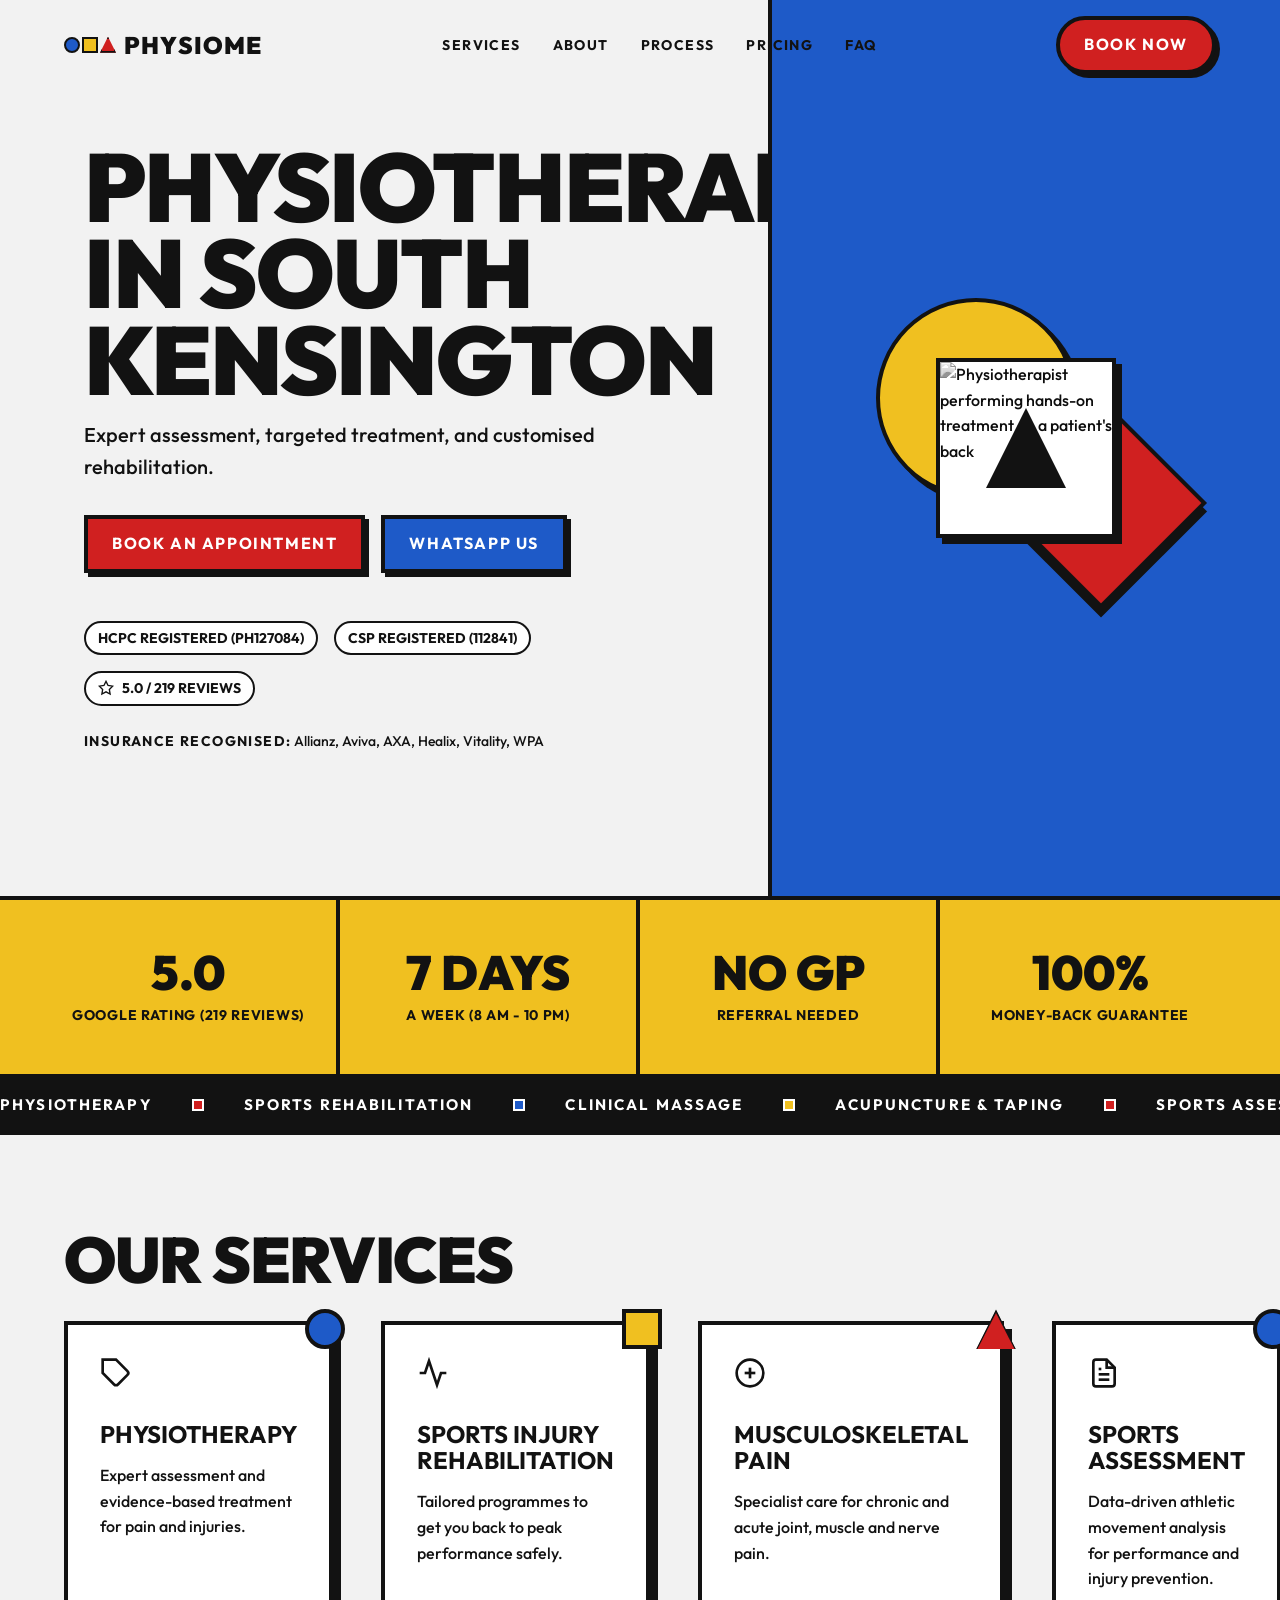
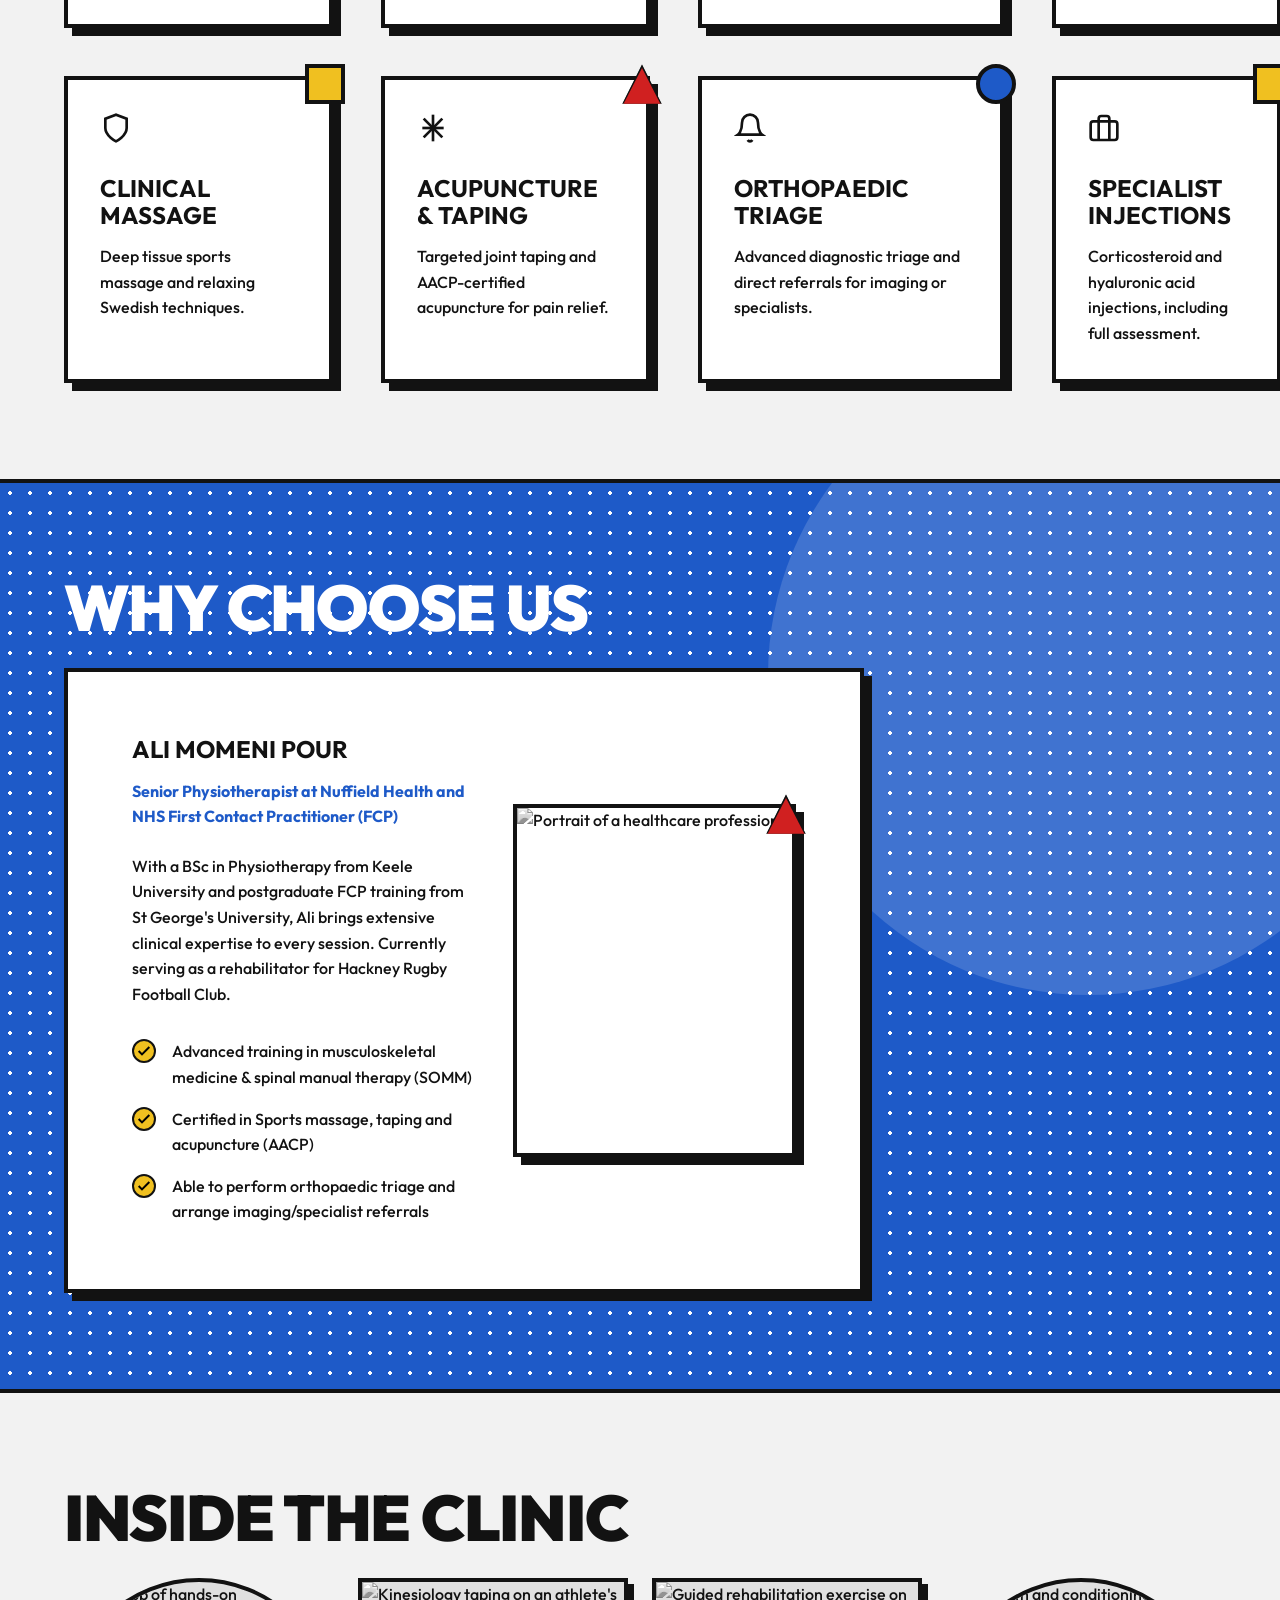
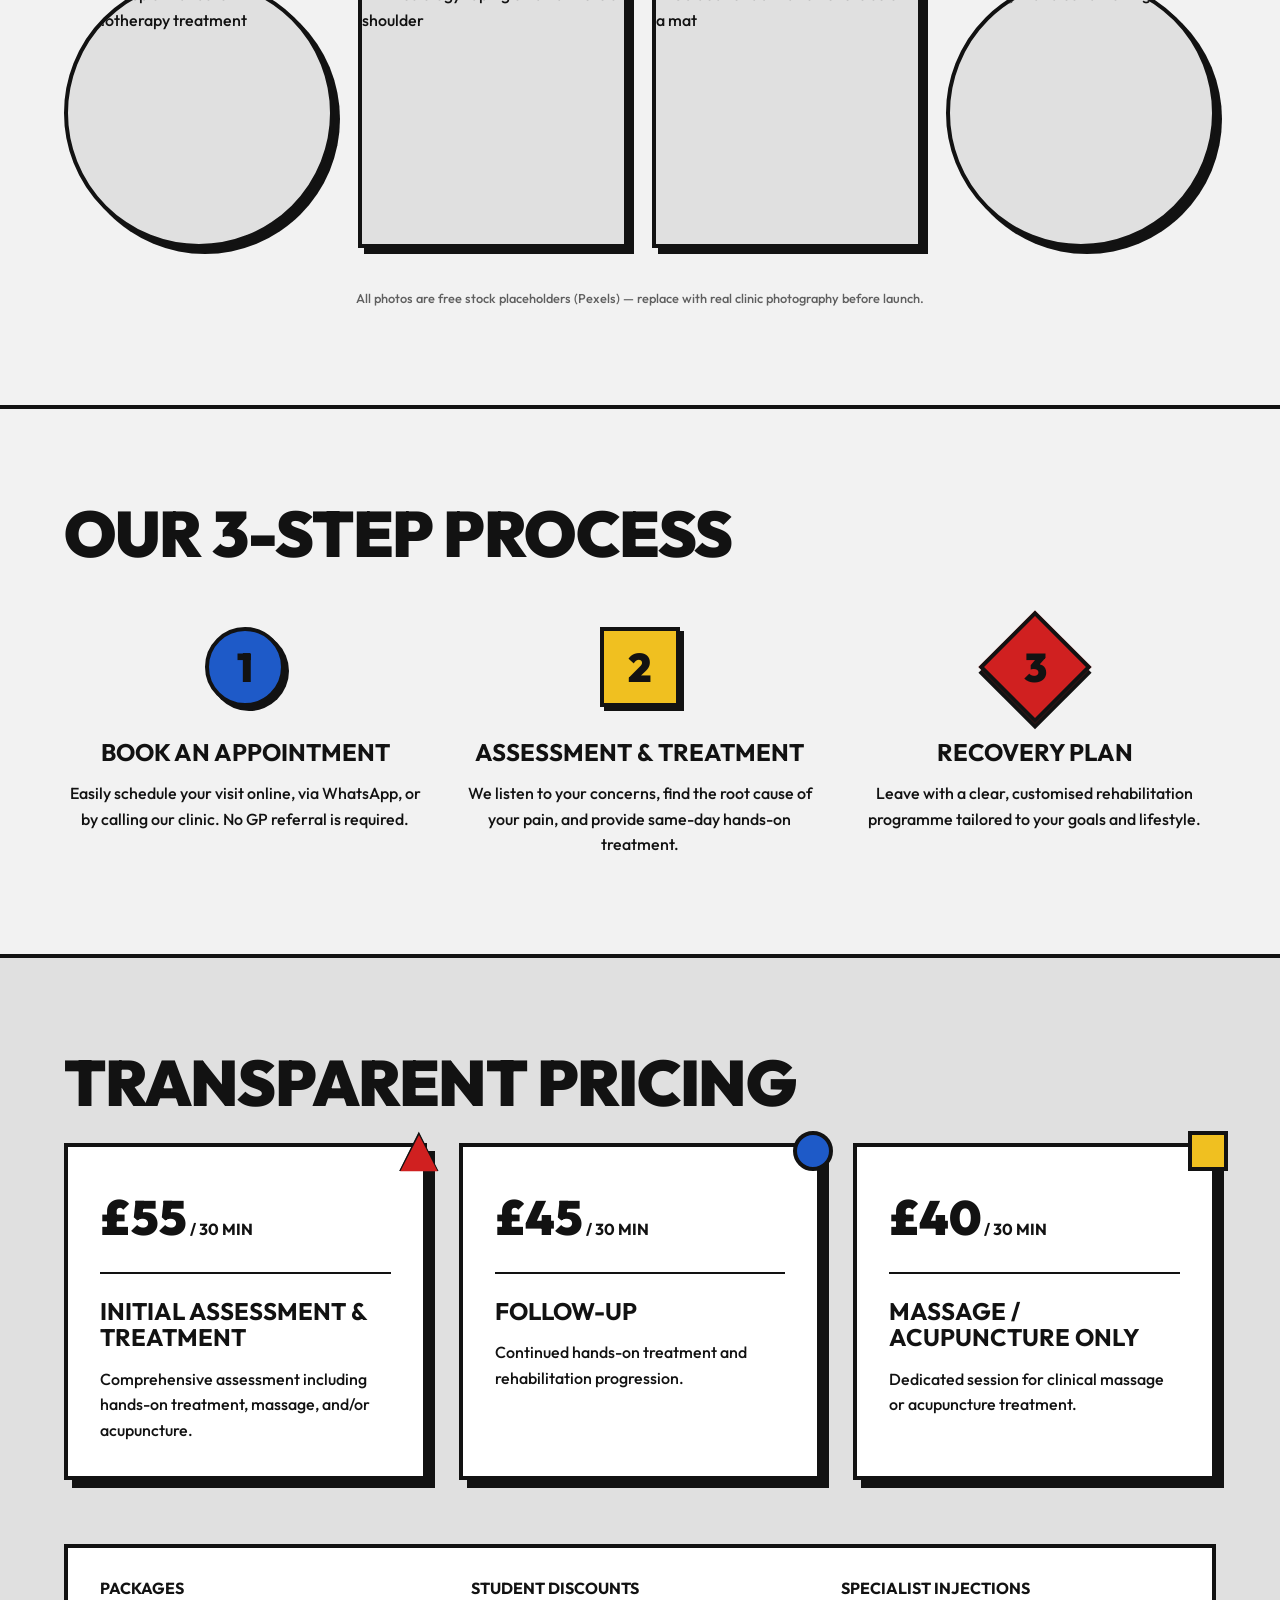
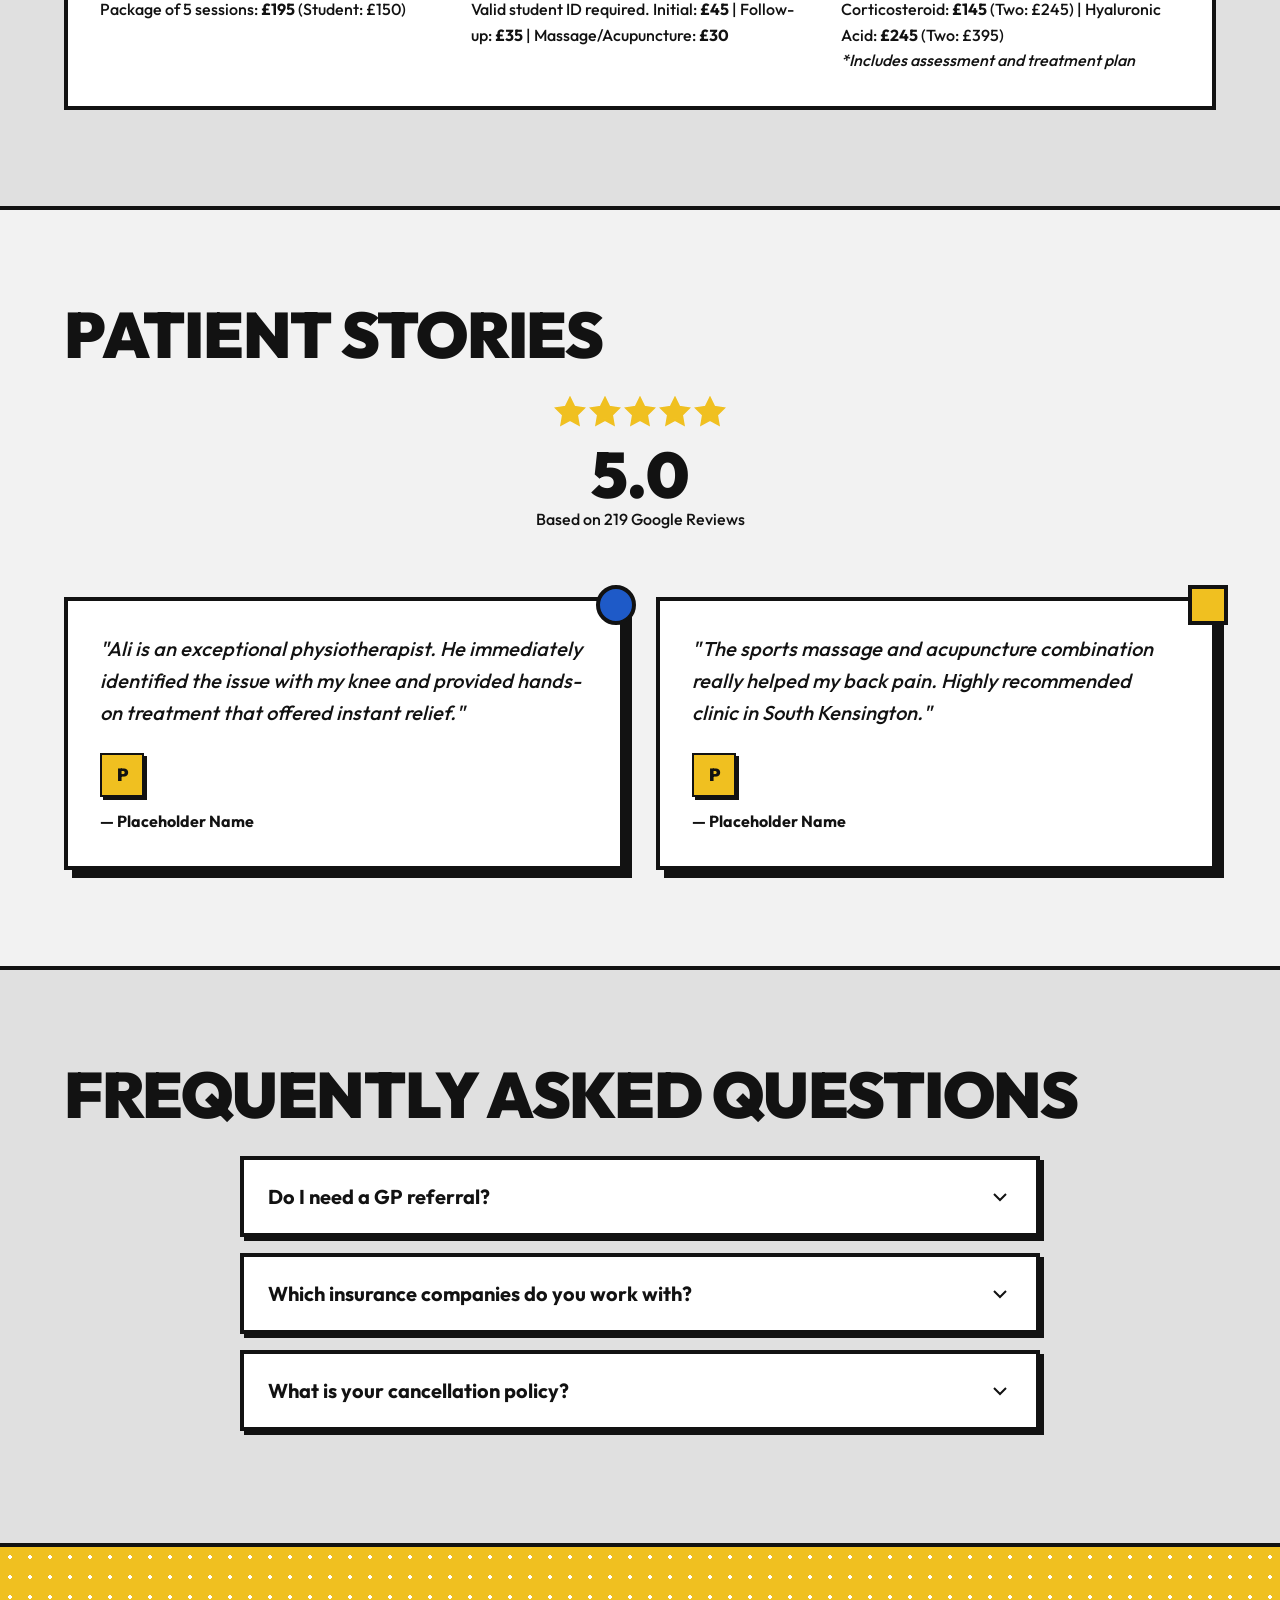
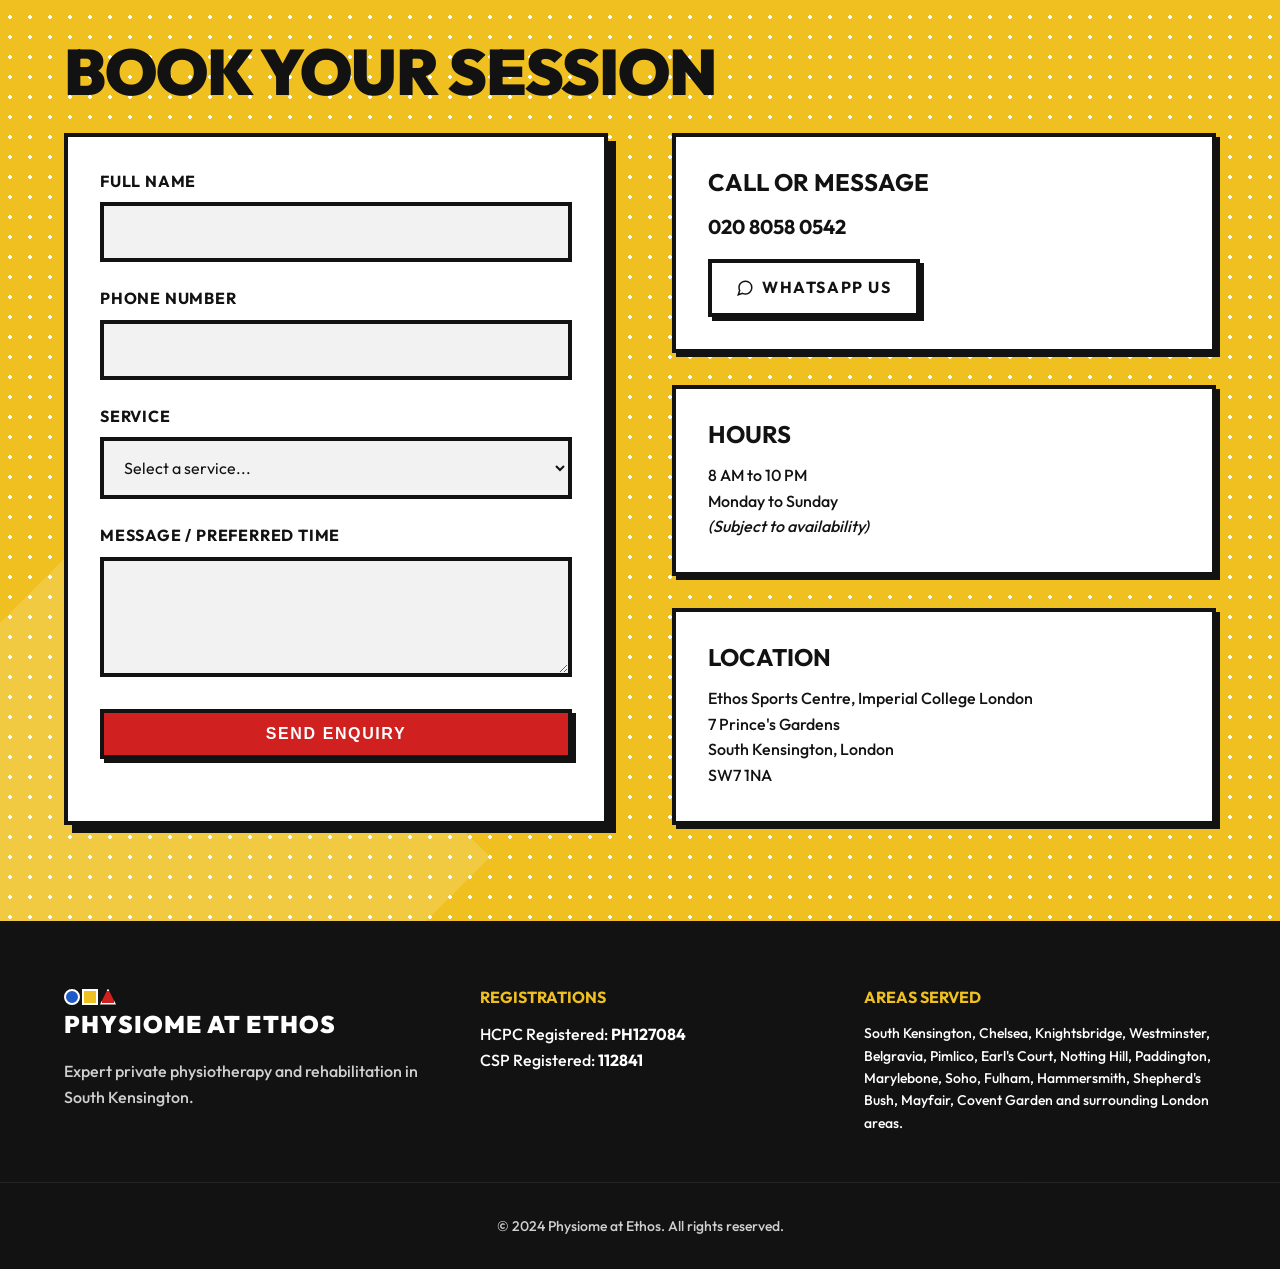
==== commit 081adc7a: "Enhance Physiome demos: stock photography + professional animations - Add verified Pexels stock phot" ====
--- a/physiome-at-ethos/index.html
+++ b/physiome-at-ethos/index.html
@@ -41,6 +41,9 @@
 </head>
 <body>
 
+  <!-- Scroll progress indicator (geometric colour segments) -->
+  <div class="scroll-progress" aria-hidden="true"></div>
+
   <!-- Header / Navigation -->
   <header class="header" id="header">
     <div class="container header-container">
@@ -112,6 +115,8 @@
           <div class="comp-shape comp-circle"></div>
           <div class="comp-shape comp-square-rotated"></div>
           <div class="comp-shape comp-square">
+            <!-- Stock placeholder photo (Pexels, free licence) - replace with a real clinic photo -->
+            <img class="comp-photo" src="https://images.pexels.com/photos/20860606/pexels-photo-20860606.jpeg?auto=compress&cs=tinysrgb&w=800" alt="Physiotherapist performing hands-on treatment on a patient's back" loading="lazy" width="360" height="360">
             <div class="comp-inner-triangle"></div>
           </div>
         </div>
@@ -139,6 +144,24 @@
         </div>
       </div>
     </section>
+
+    <!-- Scrolling services ticker (Bauhaus marquee) -->
+    <div class="marquee" aria-hidden="true">
+      <div class="marquee-track">
+        <span class="marquee-item">PHYSIOTHERAPY</span><span class="marquee-dot bg-red"></span>
+        <span class="marquee-item">SPORTS REHABILITATION</span><span class="marquee-dot bg-blue"></span>
+        <span class="marquee-item">CLINICAL MASSAGE</span><span class="marquee-dot bg-yellow"></span>
+        <span class="marquee-item">ACUPUNCTURE & TAPING</span><span class="marquee-dot bg-red"></span>
+        <span class="marquee-item">SPORTS ASSESSMENT</span><span class="marquee-dot bg-blue"></span>
+        <span class="marquee-item">SPECIALIST INJECTIONS</span><span class="marquee-dot bg-yellow"></span>
+        <span class="marquee-item">PHYSIOTHERAPY</span><span class="marquee-dot bg-red"></span>
+        <span class="marquee-item">SPORTS REHABILITATION</span><span class="marquee-dot bg-blue"></span>
+        <span class="marquee-item">CLINICAL MASSAGE</span><span class="marquee-dot bg-yellow"></span>
+        <span class="marquee-item">ACUPUNCTURE & TAPING</span><span class="marquee-dot bg-red"></span>
+        <span class="marquee-item">SPORTS ASSESSMENT</span><span class="marquee-dot bg-blue"></span>
+        <span class="marquee-item">SPECIALIST INJECTIONS</span><span class="marquee-dot bg-yellow"></span>
+      </div>
+    </div>
 
     <!-- Services Section -->
     <section id="services" class="section services-section bg-canvas">
@@ -290,7 +313,37 @@
               </li>
             </ul>
           </div>
-        </div>
+          <div class="about-image">
+            <!-- Stock placeholder portrait (Pexels, free licence) - replace with a real photo of Ali -->
+            <img src="https://images.pexels.com/photos/32115962/pexels-photo-32115962.jpeg?auto=compress&cs=tinysrgb&w=700" alt="Portrait of a healthcare professional" loading="lazy" width="350" height="440">
+            <div class="about-image-shape shape-triangle bg-yellow"></div>
+          </div>
+        </div>
+      </div>
+    </section>
+
+    <!-- Gallery: inside the clinic -->
+    <section id="gallery" class="section bg-canvas">
+      <div class="container">
+        <h2 class="section-title">INSIDE THE CLINIC</h2>
+
+        <div class="gallery-grid">
+          <!-- Stock placeholder photos (Pexels, free licence) - replace with real clinic photography -->
+          <figure class="gallery-item rounded-full">
+            <img src="https://images.pexels.com/photos/20860598/pexels-photo-20860598.jpeg?auto=compress&cs=tinysrgb&w=700" alt="Close-up of hands-on physiotherapy treatment" loading="lazy" width="350" height="350">
+          </figure>
+          <figure class="gallery-item rounded-none">
+            <img src="https://images.pexels.com/photos/6076134/pexels-photo-6076134.jpeg?auto=compress&cs=tinysrgb&w=700" alt="Kinesiology taping on an athlete's shoulder" loading="lazy" width="350" height="350">
+          </figure>
+          <figure class="gallery-item rounded-none">
+            <img src="https://images.pexels.com/photos/6111612/pexels-photo-6111612.jpeg?auto=compress&cs=tinysrgb&w=700" alt="Guided rehabilitation exercise on a mat" loading="lazy" width="350" height="350">
+          </figure>
+          <figure class="gallery-item rounded-full">
+            <img src="https://images.pexels.com/photos/6740042/pexels-photo-6740042.jpeg?auto=compress&cs=tinysrgb&w=700" alt="Strength and conditioning training" loading="lazy" width="350" height="350">
+          </figure>
+        </div>
+
+        <p class="gallery-note">All photos are free stock placeholders (Pexels) &mdash; replace with real clinic photography before launch.</p>
       </div>
     </section>
 
@@ -419,12 +472,14 @@
           <div class="card testimonial-card">
             <div class="card-shape shape-circle bg-blue"></div>
             <p class="quote">"Ali is an exceptional physiotherapist. He immediately identified the issue with my knee and provided hands-on treatment that offered instant relief."</p>
+            <div class="testimonial-avatar" aria-hidden="true">P</div>
             <p class="author">— Placeholder Name</p>
           </div>
           <!-- TODO: replace with real reviews -->
           <div class="card testimonial-card">
             <div class="card-shape shape-square bg-yellow"></div>
             <p class="quote">"The sports massage and acupuncture combination really helped my back pain. Highly recommended clinic in South Kensington."</p>
+            <div class="testimonial-avatar" aria-hidden="true">P</div>
             <p class="author">— Placeholder Name</p>
           </div>
         </div>
--- a/physiome-at-ethos/styles.css
+++ b/physiome-at-ethos/styles.css
@@ -1053,3 +1053,231 @@
     transform: none;
   }
 }
+
+/* ============================================================
+   ENHANCEMENTS: imagery, marquee, entrance & scroll animations
+   (mechanical Bauhaus motion - fast, decisive, ease-out)
+   ============================================================ */
+
+/* --- Scroll progress indicator (red/blue/yellow segments) --- */
+.scroll-progress {
+  position: fixed;
+  top: 0;
+  left: 0;
+  height: 8px;
+  width: 0%;
+  z-index: 1000;
+  background: linear-gradient(90deg,
+    var(--red) 0 33.33%,
+    var(--blue) 33.33% 66.66%,
+    var(--yellow) 66.66% 100%);
+  border-bottom: 2px solid var(--ink);
+}
+
+/* --- Hero photo inside the geometric composition --- */
+.comp-square {
+  overflow: hidden;
+}
+.comp-photo {
+  position: absolute;
+  inset: 0;
+  width: 100%;
+  height: 100%;
+  object-fit: cover;
+  filter: grayscale(100%) contrast(1.05);
+  transition: filter 300ms ease-out;
+}
+.comp-square:hover .comp-photo {
+  filter: grayscale(0%) contrast(1);
+}
+.comp-inner-triangle {
+  position: relative;
+  z-index: 2;
+}
+
+/* --- Hero entrance (staggered, on load) --- */
+@keyframes bh-fade-slide-up {
+  from { opacity: 0; transform: translateY(24px); }
+  to   { opacity: 1; transform: translateY(0); }
+}
+@keyframes bh-shape-in {
+  from { opacity: 0; transform: translate(-50%, -50%) scale(0.55); }
+  to   { opacity: 1; transform: translate(-50%, -50%) scale(1); }
+}
+@keyframes bh-plain-in {
+  from { opacity: 0; }
+  to   { opacity: 1; }
+}
+.hero-title    { animation: bh-fade-slide-up 450ms ease-out 50ms both; }
+.hero-subtitle { animation: bh-fade-slide-up 450ms ease-out 150ms both; }
+.hero-buttons  { animation: bh-fade-slide-up 450ms ease-out 250ms both; }
+.trust-badges  { animation: bh-fade-slide-up 450ms ease-out 350ms both; }
+.insurers      { animation: bh-fade-slide-up 450ms ease-out 450ms both; }
+.comp-circle          { animation: bh-plain-in 350ms ease-out 550ms both; }
+.comp-square-rotated  { animation: bh-plain-in 350ms ease-out 700ms both; }
+.comp-square          { animation: bh-shape-in 400ms ease-out 850ms both; }
+
+/* --- Services ticker (marquee) --- */
+.marquee {
+  overflow: hidden;
+  background: var(--ink);
+  border-bottom: var(--border-width) solid var(--ink);
+}
+.marquee-track {
+  display: flex;
+  align-items: center;
+  gap: 2.5rem;
+  width: max-content;
+  padding: 0.9rem 0;
+  animation: bh-marquee 30s linear infinite;
+}
+.marquee-item {
+  color: var(--paper);
+  font-weight: 700;
+  letter-spacing: 0.14em;
+  font-size: 0.95rem;
+  white-space: nowrap;
+}
+.marquee-dot {
+  width: 12px;
+  height: 12px;
+  flex: none;
+  border: 2px solid var(--paper);
+}
+@keyframes bh-marquee {
+  from { transform: translateX(0); }
+  to   { transform: translateX(-50%); }
+}
+
+/* --- About section: practitioner photo --- */
+.about-content {
+  display: grid;
+  gap: 2.5rem;
+}
+@media (min-width: 992px) {
+  .about-content {
+    grid-template-columns: 1fr auto;
+    align-items: center;
+  }
+}
+.about-image {
+  position: relative;
+  max-width: 380px;
+  width: 100%;
+  margin: 0 auto;
+  border: var(--border-width) solid var(--ink);
+  box-shadow: var(--shadow-lg);
+  background: var(--paper);
+}
+.about-image img {
+  display: block;
+  width: 100%;
+  height: auto;
+  filter: grayscale(100%);
+  transition: filter 300ms ease-out;
+}
+.about-image:hover img {
+  filter: grayscale(0%);
+}
+.about-image-shape {
+  position: absolute;
+  top: -14px;
+  right: -14px;
+  width: 32px;
+  height: 32px;
+  z-index: 2;
+}
+
+/* --- Gallery: inside the clinic --- */
+.gallery-grid {
+  display: grid;
+  grid-template-columns: repeat(2, 1fr);
+  gap: 1.5rem;
+}
+@media (min-width: 768px) {
+  .gallery-grid {
+    grid-template-columns: repeat(4, 1fr);
+  }
+}
+.gallery-item {
+  margin: 0;
+  position: relative;
+  overflow: hidden;
+  aspect-ratio: 1 / 1;
+  border: var(--border-width) solid var(--ink);
+  box-shadow: var(--shadow-md);
+  background: var(--muted);
+  transition: transform 200ms ease-out, box-shadow 200ms ease-out;
+}
+.gallery-item.rounded-full {
+  border-radius: 9999px;
+}
+.gallery-item:nth-child(2) {
+  transform: translateY(12px);
+}
+.gallery-item:nth-child(4) {
+  transform: translateY(12px);
+}
+.gallery-item:hover {
+  transform: translateY(-4px);
+  box-shadow: var(--shadow-lg);
+}
+.gallery-item:nth-child(2):hover,
+.gallery-item:nth-child(4):hover {
+  transform: translateY(0);
+}
+.gallery-item img {
+  width: 100%;
+  height: 100%;
+  object-fit: cover;
+  display: block;
+  filter: grayscale(100%);
+  transition: filter 300ms ease-out, transform 300ms ease-out;
+}
+.gallery-item:hover img {
+  filter: grayscale(0%);
+  transform: scale(1.05);
+}
+.gallery-note {
+  margin-top: 2.5rem;
+  font-size: 0.8rem;
+  opacity: 0.65;
+  text-align: center;
+}
+
+/* --- Testimonial initials avatar --- */
+.testimonial-avatar {
+  width: 44px;
+  height: 44px;
+  border: 2px solid var(--ink);
+  background: var(--yellow);
+  display: flex;
+  align-items: center;
+  justify-content: center;
+  font-weight: 900;
+  font-size: 1.1rem;
+  margin-bottom: 0.75rem;
+  box-shadow: 3px 3px 0 0 var(--ink);
+}
+
+/* --- Scroll reveals (staggered, snappy) --- */
+.reveal {
+  opacity: 0;
+  transform: translateY(28px);
+  transition: opacity 350ms ease-out, transform 350ms ease-out;
+  transition-delay: var(--reveal-delay, 0ms);
+}
+.reveal.visible {
+  opacity: 1;
+  transform: none;
+}
+
+/* --- Reduced motion: everything settles instantly --- */
+@media (prefers-reduced-motion: reduce) {
+  .scroll-progress { display: none; }
+  .reveal { opacity: 1; transform: none; transition: none; }
+  .marquee-track { animation: none; }
+  .hero-title, .hero-subtitle, .hero-buttons, .trust-badges, .insurers,
+  .comp-circle, .comp-square-rotated, .comp-square { animation: none !important; }
+  .gallery-item, .gallery-item:nth-child(2), .gallery-item:nth-child(4) { transform: none; }
+}
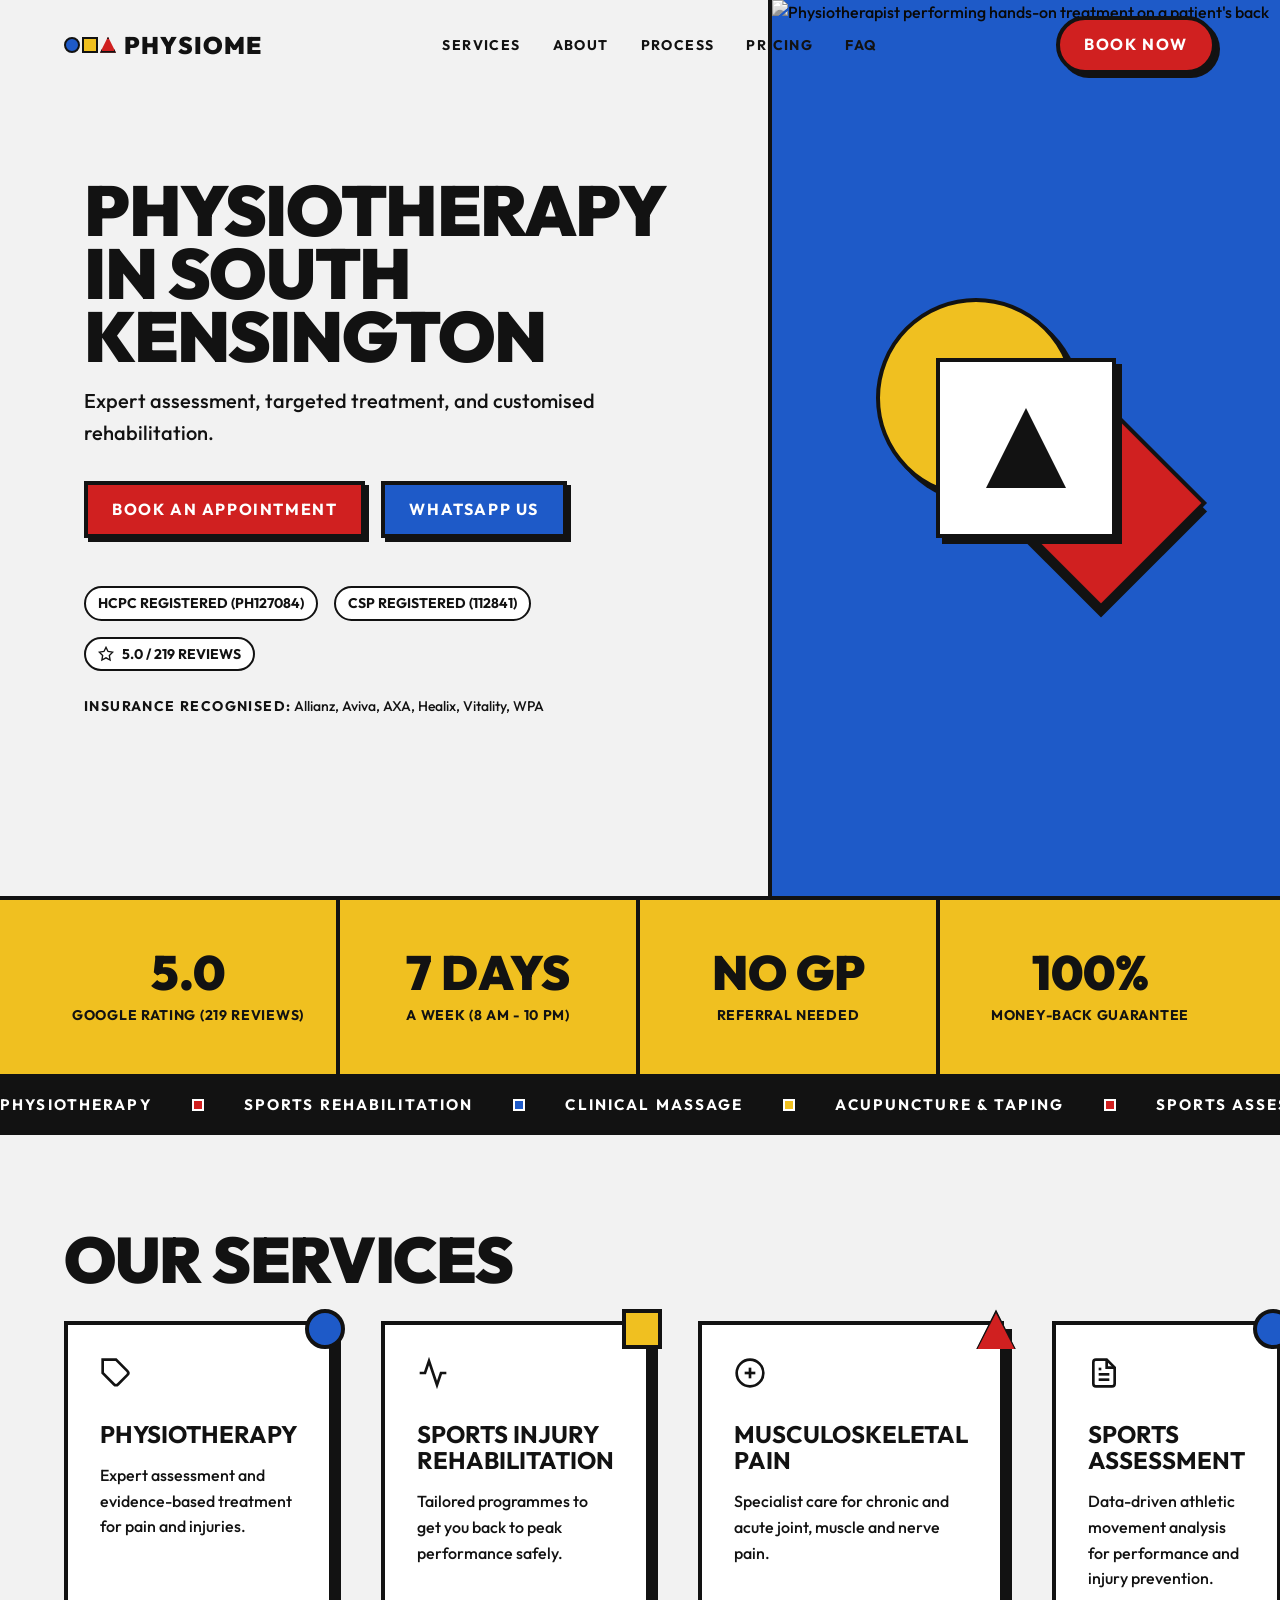
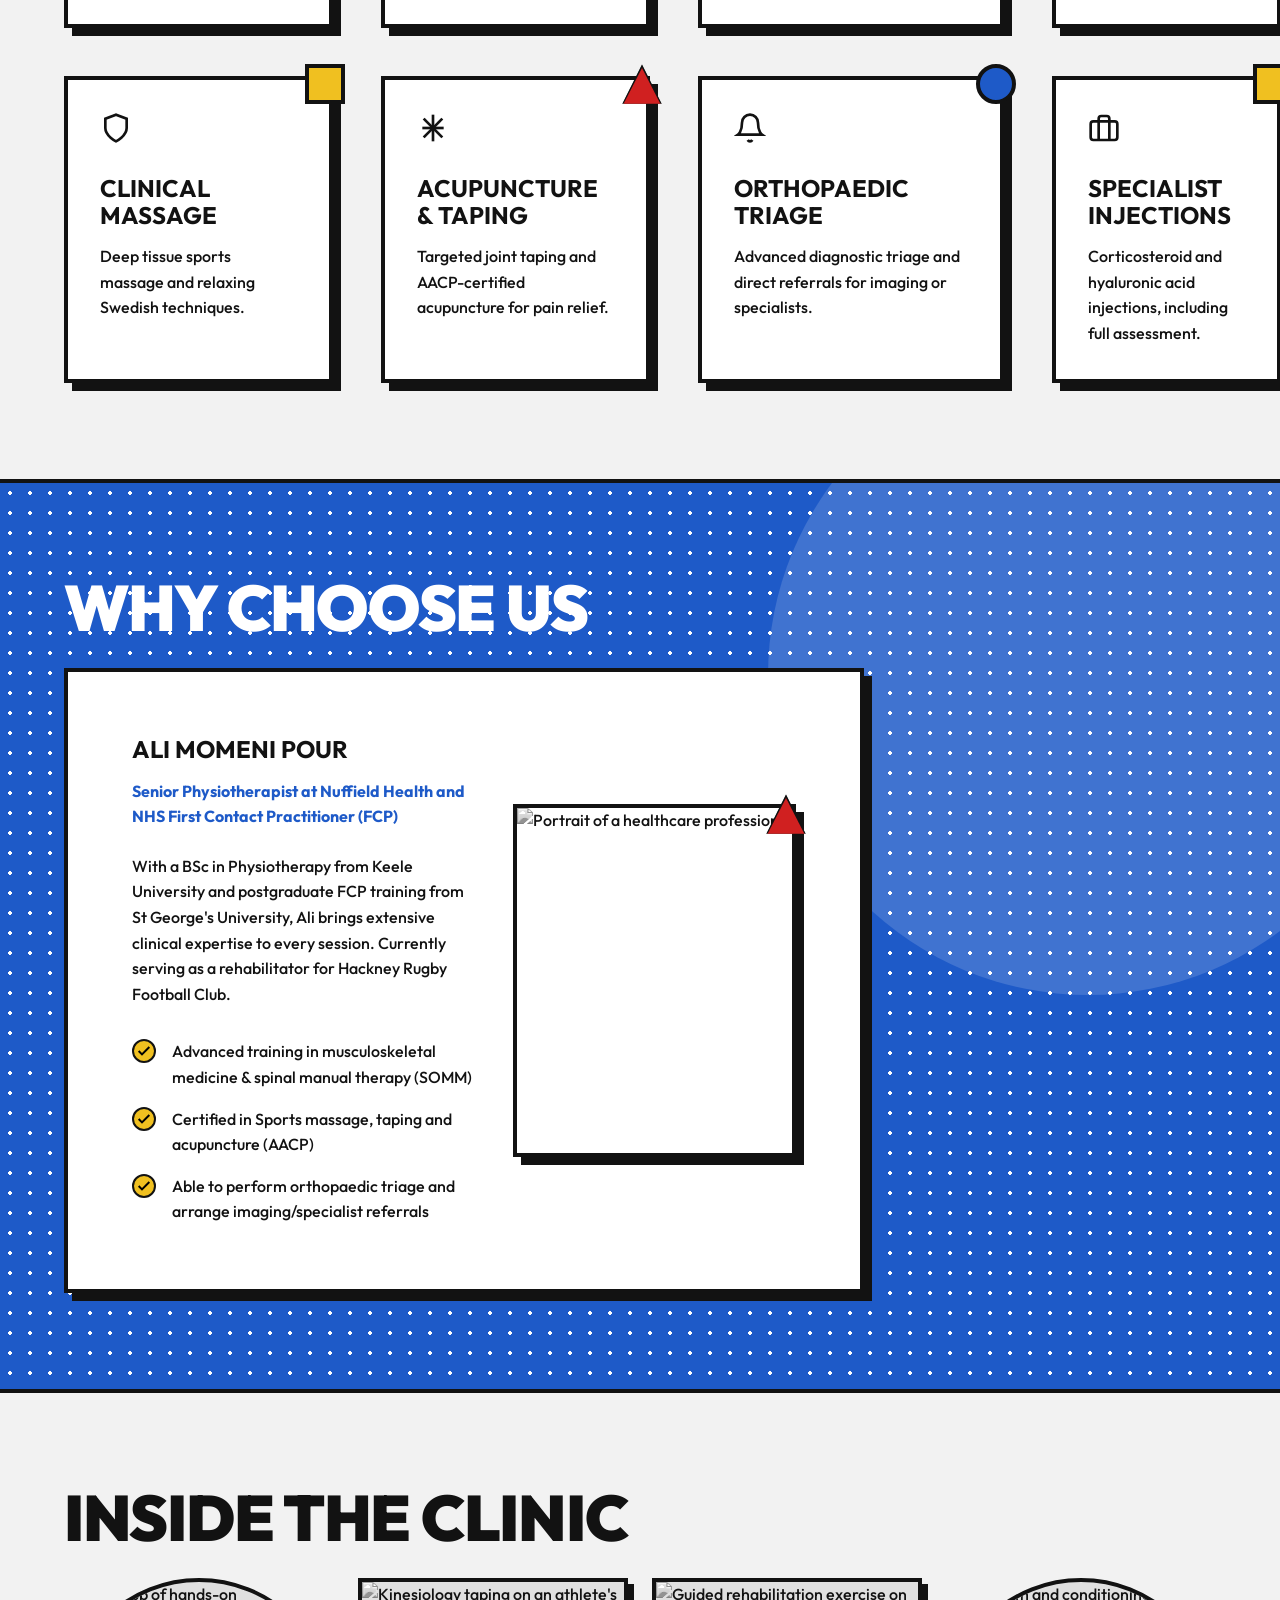
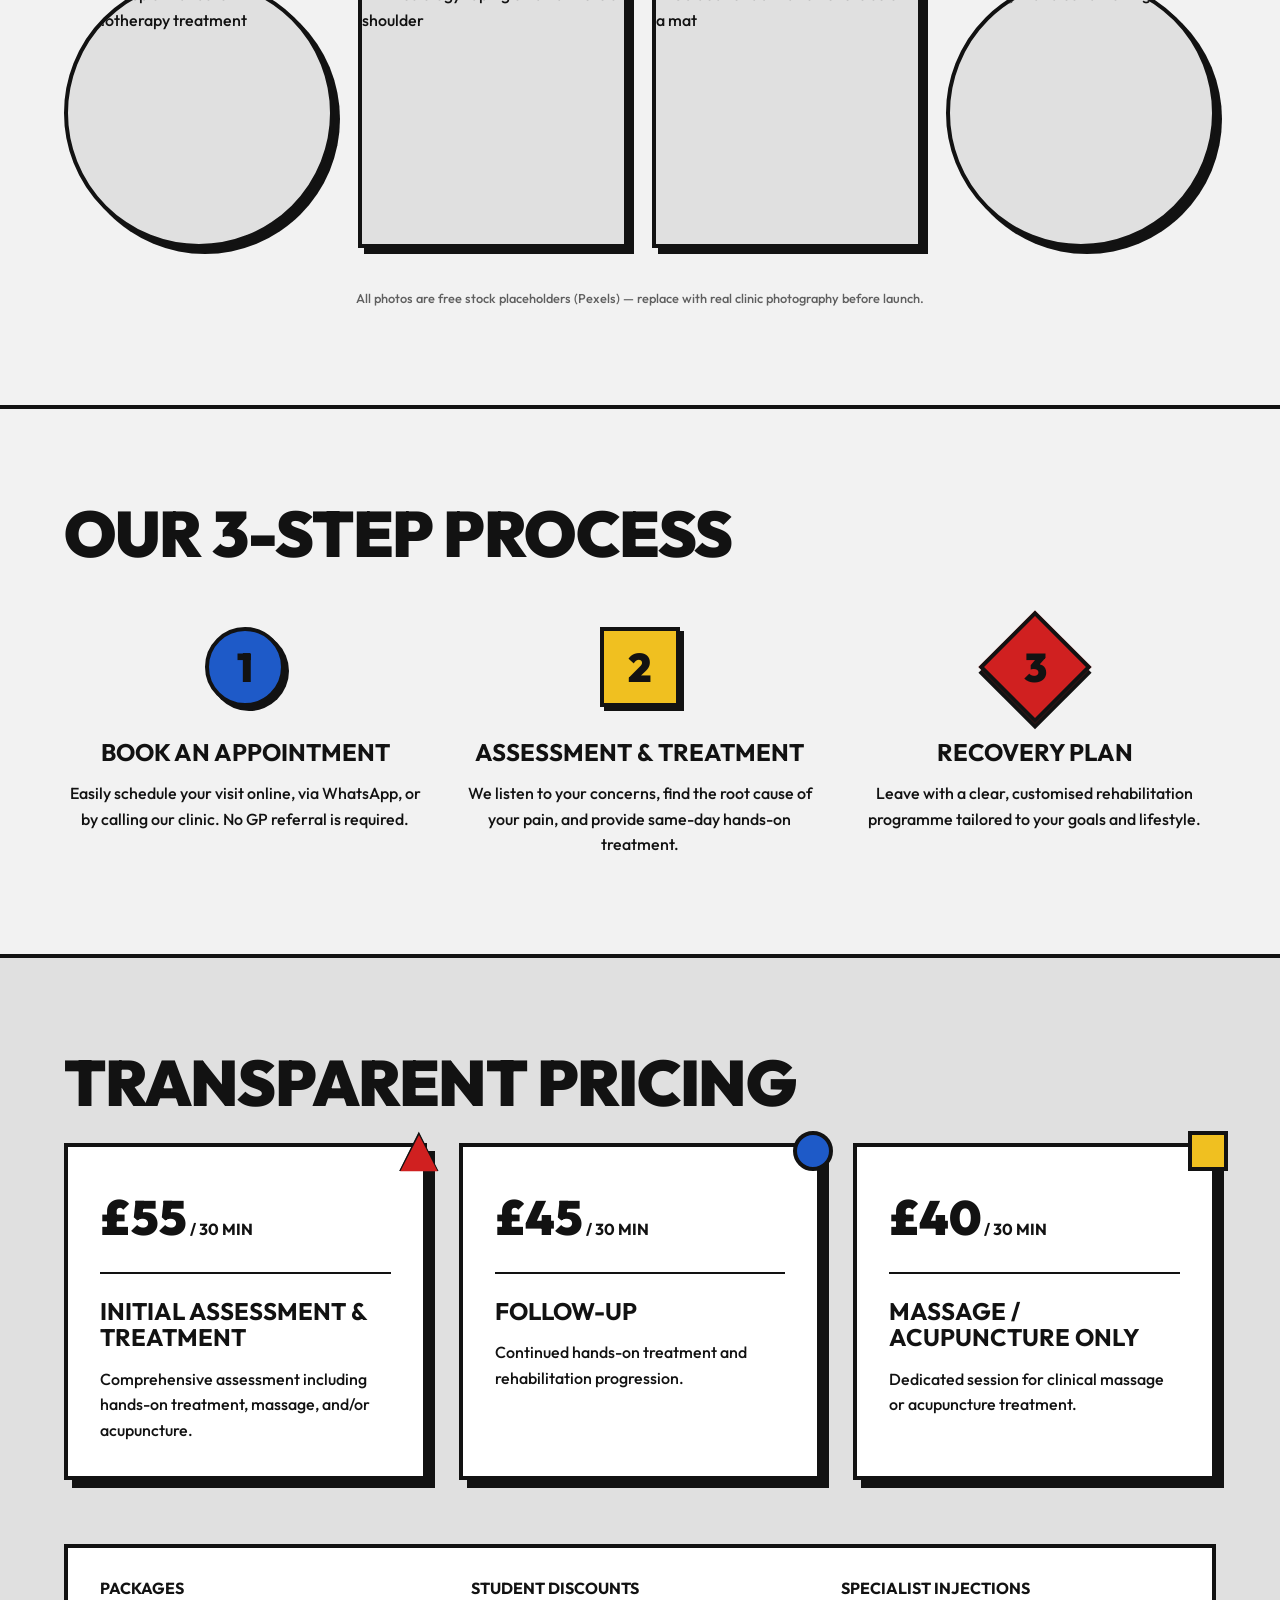
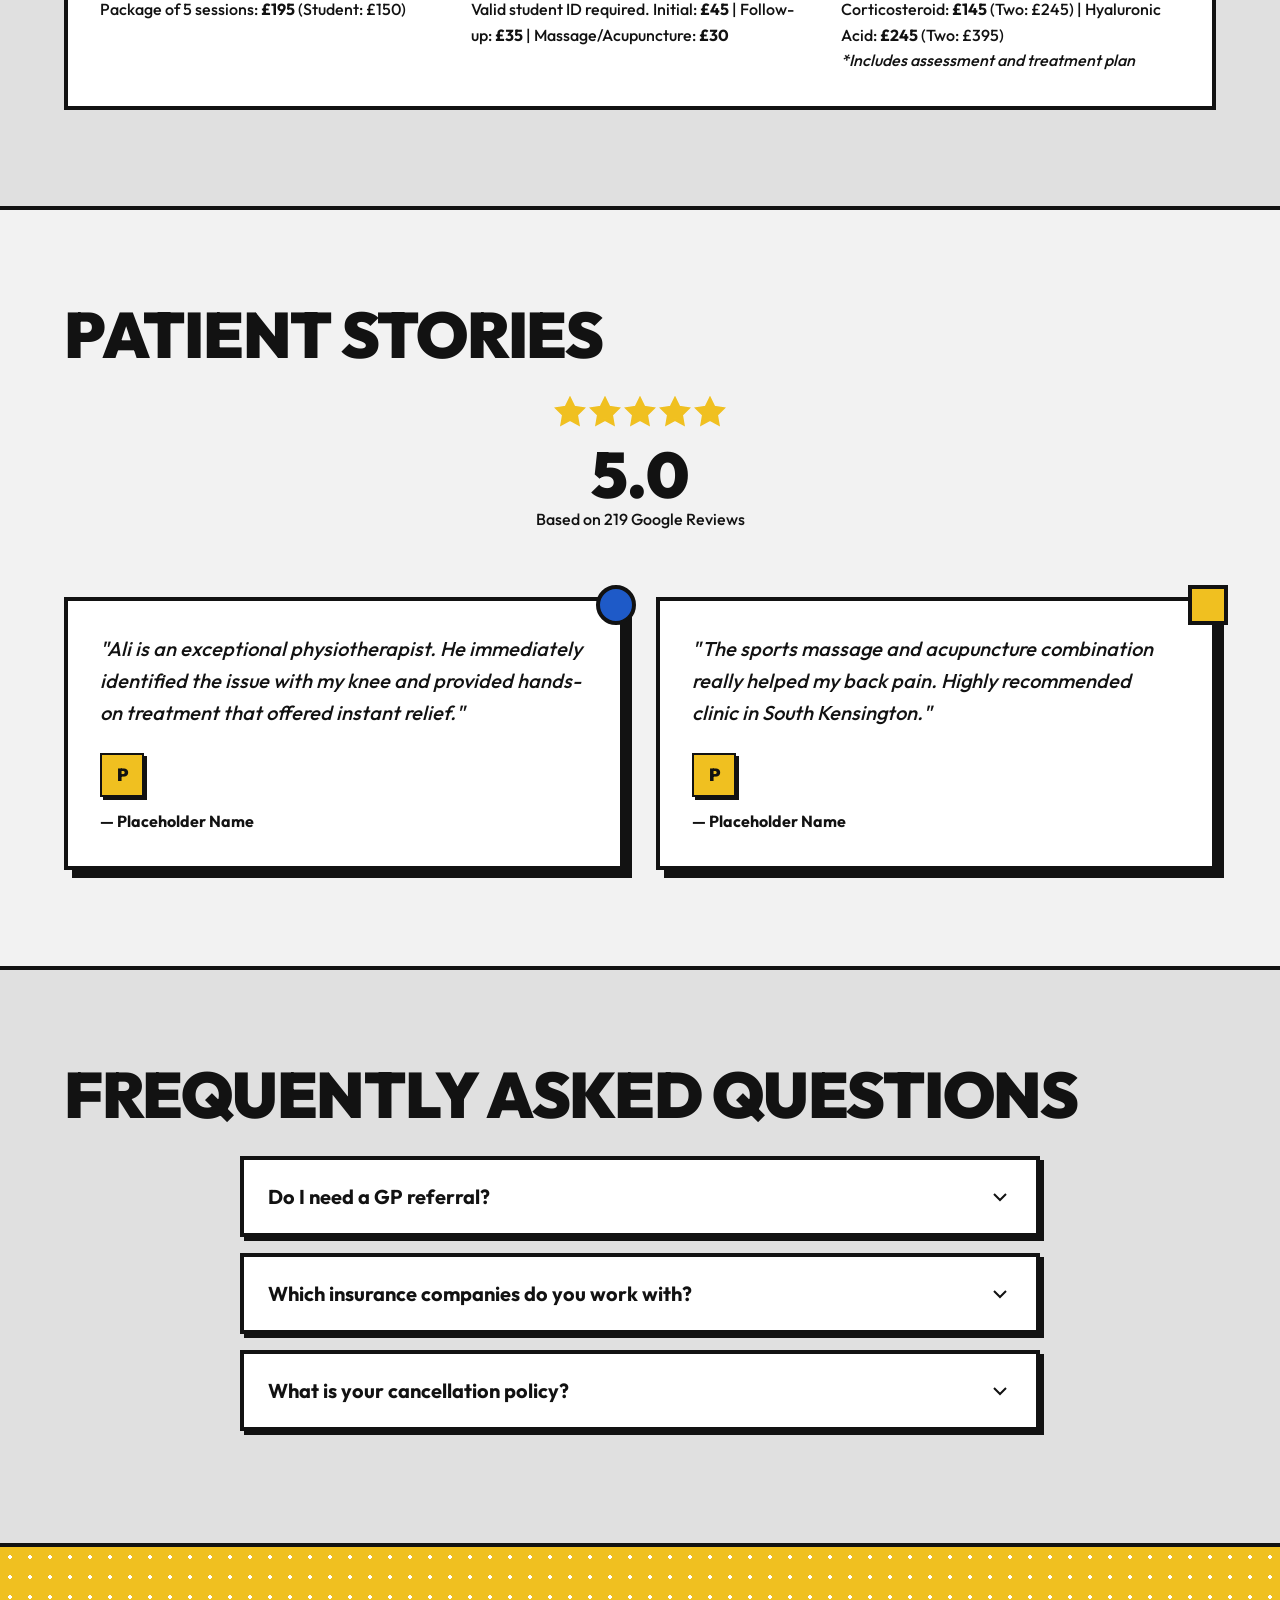
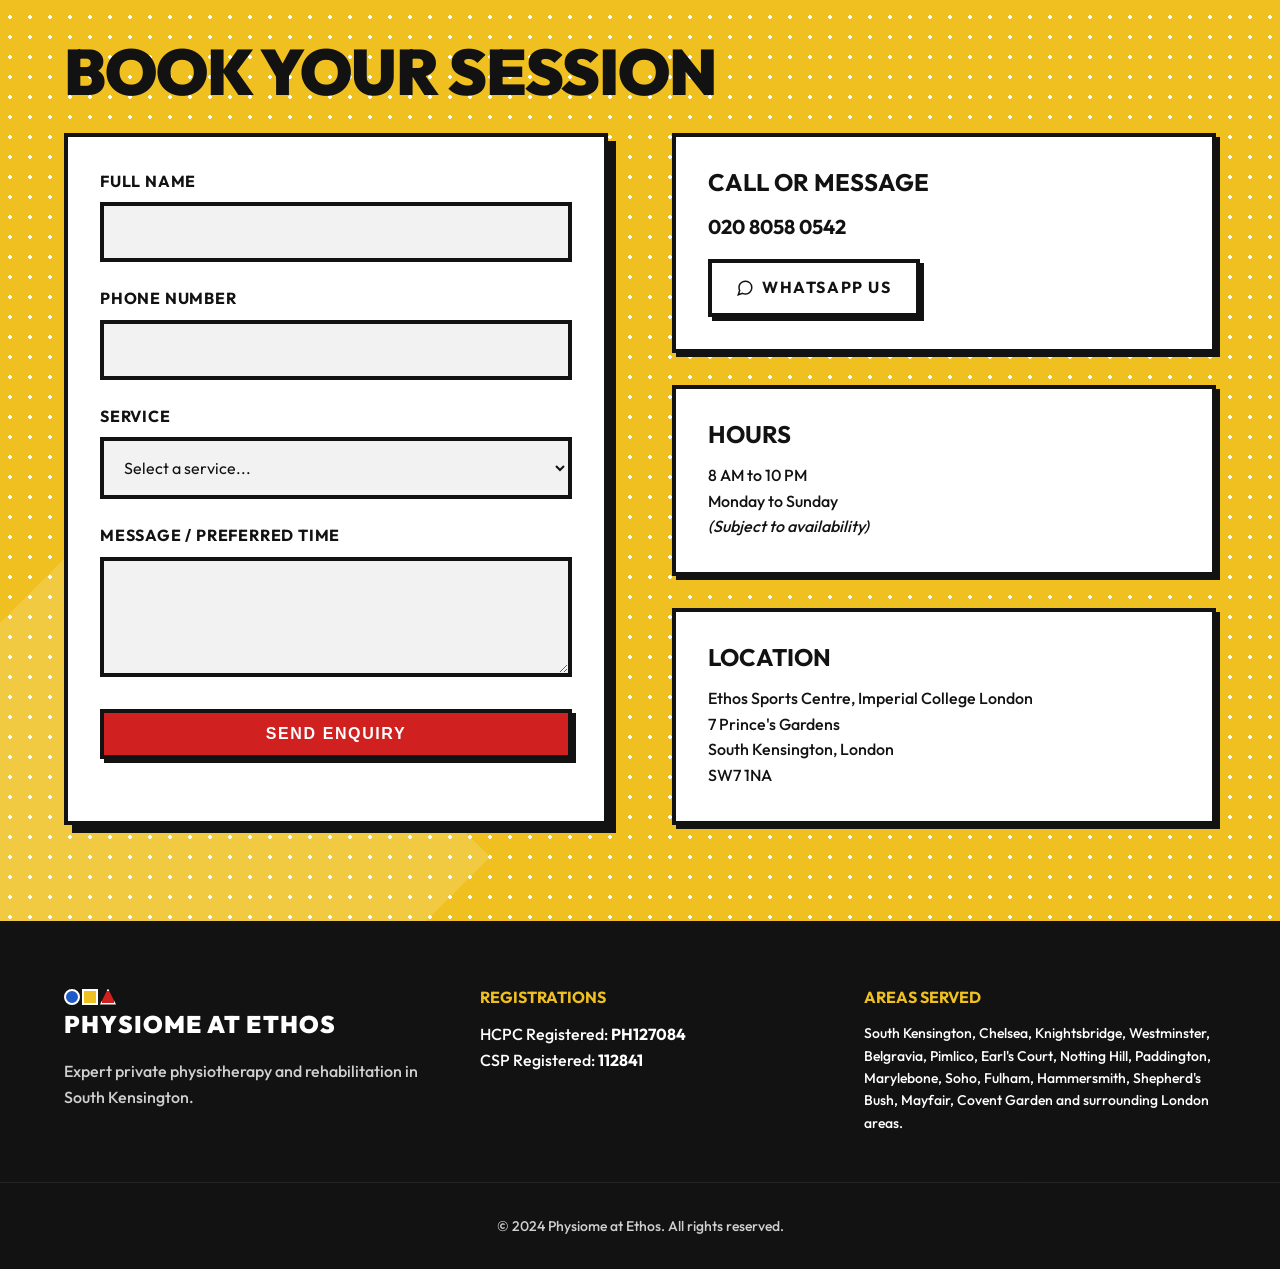
==== commit 978cecaa: "Bauhaus hero: photo as full-panel backdrop instead of small inset square The photo crammed inside th" ====
--- a/physiome-at-ethos/index.html
+++ b/physiome-at-ethos/index.html
@@ -110,13 +110,13 @@
       </div>
 
       <div class="hero-right bg-blue">
+        <!-- Stock placeholder photo (Pexels, free licence) - replace with a real clinic photo -->
+        <img class="hero-panel-photo" src="https://images.pexels.com/photos/20860606/pexels-photo-20860606.jpeg?auto=compress&cs=tinysrgb&w=1600" alt="Physiotherapist performing hands-on treatment on a patient's back" loading="eager" width="1600" height="1000">
         <div class="abstract-composition">
-          <!-- Geometric composition -->
+          <!-- Geometric composition layered over the photo -->
           <div class="comp-shape comp-circle"></div>
           <div class="comp-shape comp-square-rotated"></div>
           <div class="comp-shape comp-square">
-            <!-- Stock placeholder photo (Pexels, free licence) - replace with a real clinic photo -->
-            <img class="comp-photo" src="https://images.pexels.com/photos/20860606/pexels-photo-20860606.jpeg?auto=compress&cs=tinysrgb&w=800" alt="Physiotherapist performing hands-on treatment on a patient's back" loading="lazy" width="360" height="360">
             <div class="comp-inner-triangle"></div>
           </div>
         </div>
--- a/physiome-at-ethos/styles.css
+++ b/physiome-at-ethos/styles.css
@@ -69,7 +69,7 @@
 }
 
 .hero-title {
-  font-size: clamp(2.25rem, 8vw, 6rem);
+  font-size: clamp(2.25rem, 5.5vw, 4.75rem);
   font-weight: 900;
   text-transform: uppercase;
   letter-spacing: -0.02em;
@@ -1074,25 +1074,22 @@
   border-bottom: 2px solid var(--ink);
 }
 
-/* --- Hero photo inside the geometric composition --- */
-.comp-square {
-  overflow: hidden;
-}
-.comp-photo {
+/* --- Hero photo as full-panel backdrop behind the geometric composition --- */
+.hero-right {
+  min-height: 420px;
+}
+.hero-panel-photo {
   position: absolute;
   inset: 0;
   width: 100%;
   height: 100%;
   object-fit: cover;
-  filter: grayscale(100%) contrast(1.05);
-  transition: filter 300ms ease-out;
-}
-.comp-square:hover .comp-photo {
+  object-position: center;
+  filter: grayscale(100%) contrast(1.08);
+  transition: filter 400ms ease-out;
+}
+.hero-right:hover .hero-panel-photo {
   filter: grayscale(0%) contrast(1);
-}
-.comp-inner-triangle {
-  position: relative;
-  z-index: 2;
 }
 
 /* --- Hero entrance (staggered, on load) --- */
